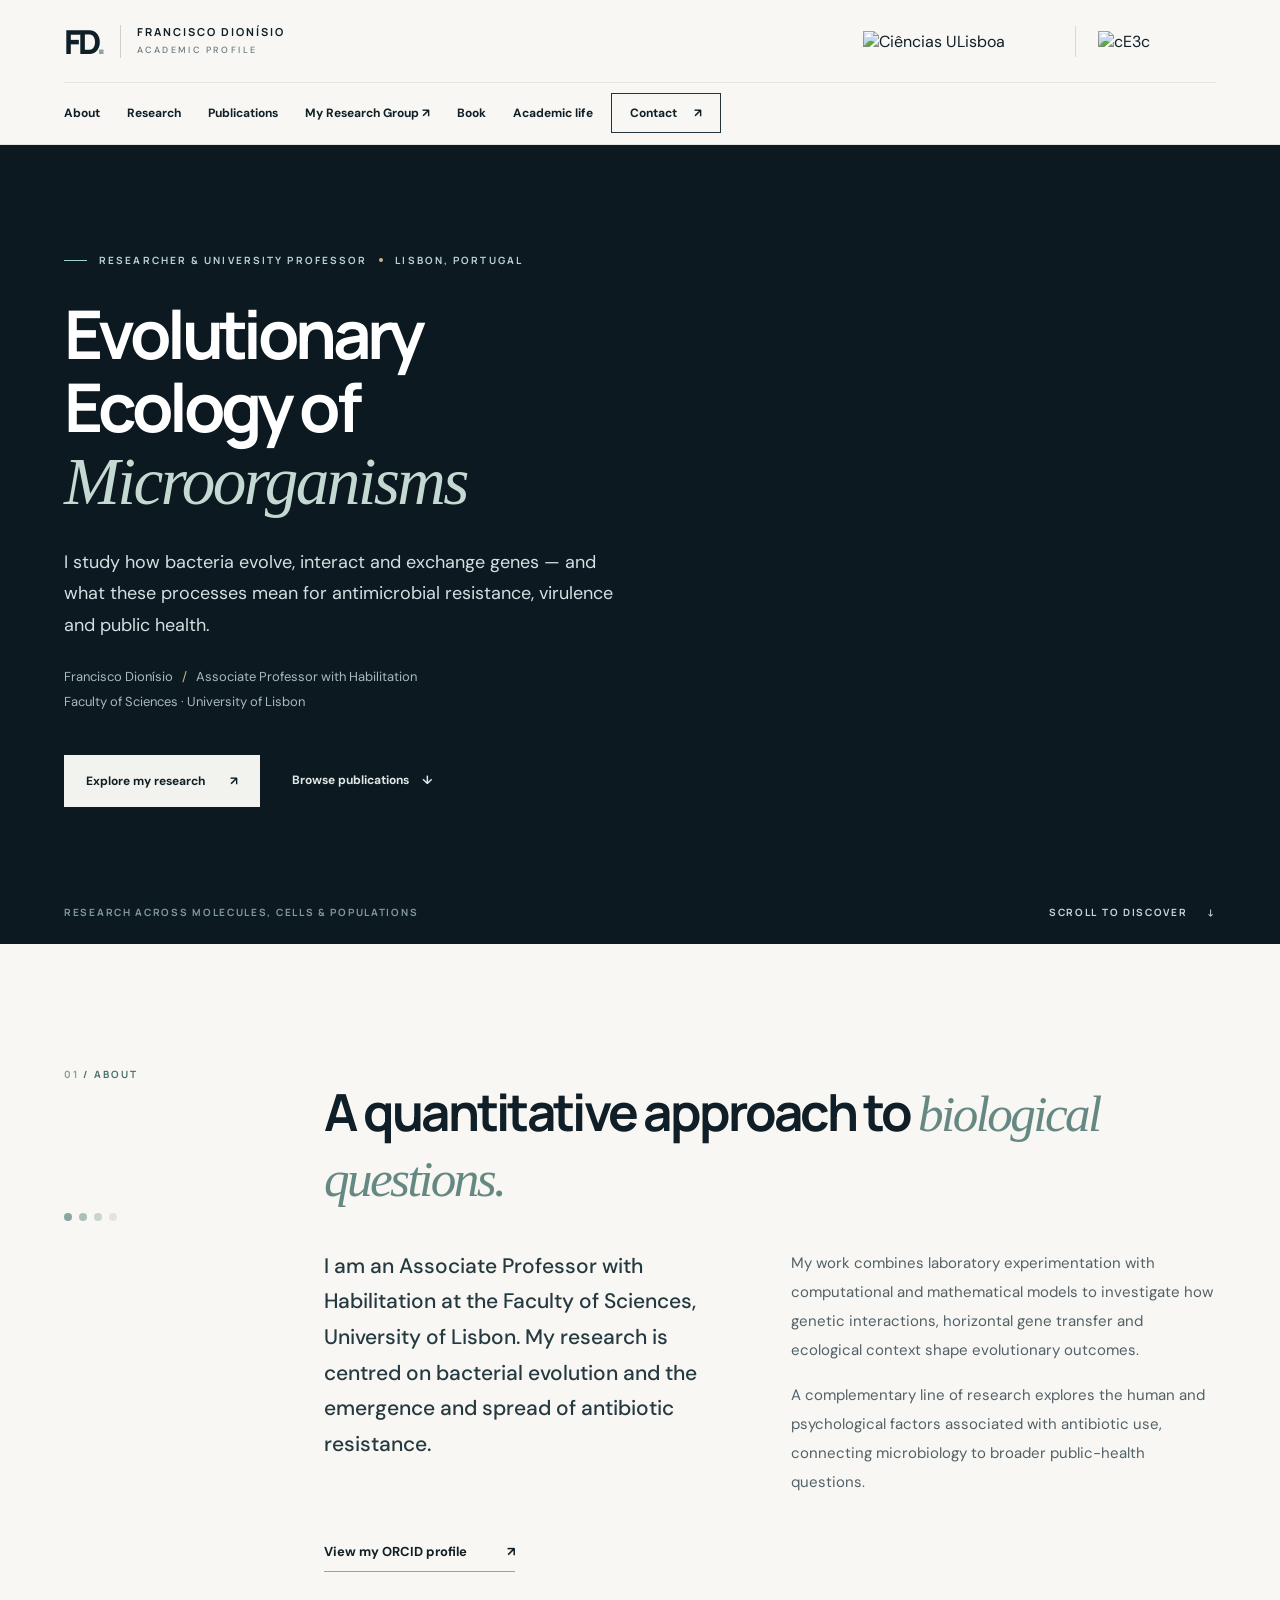
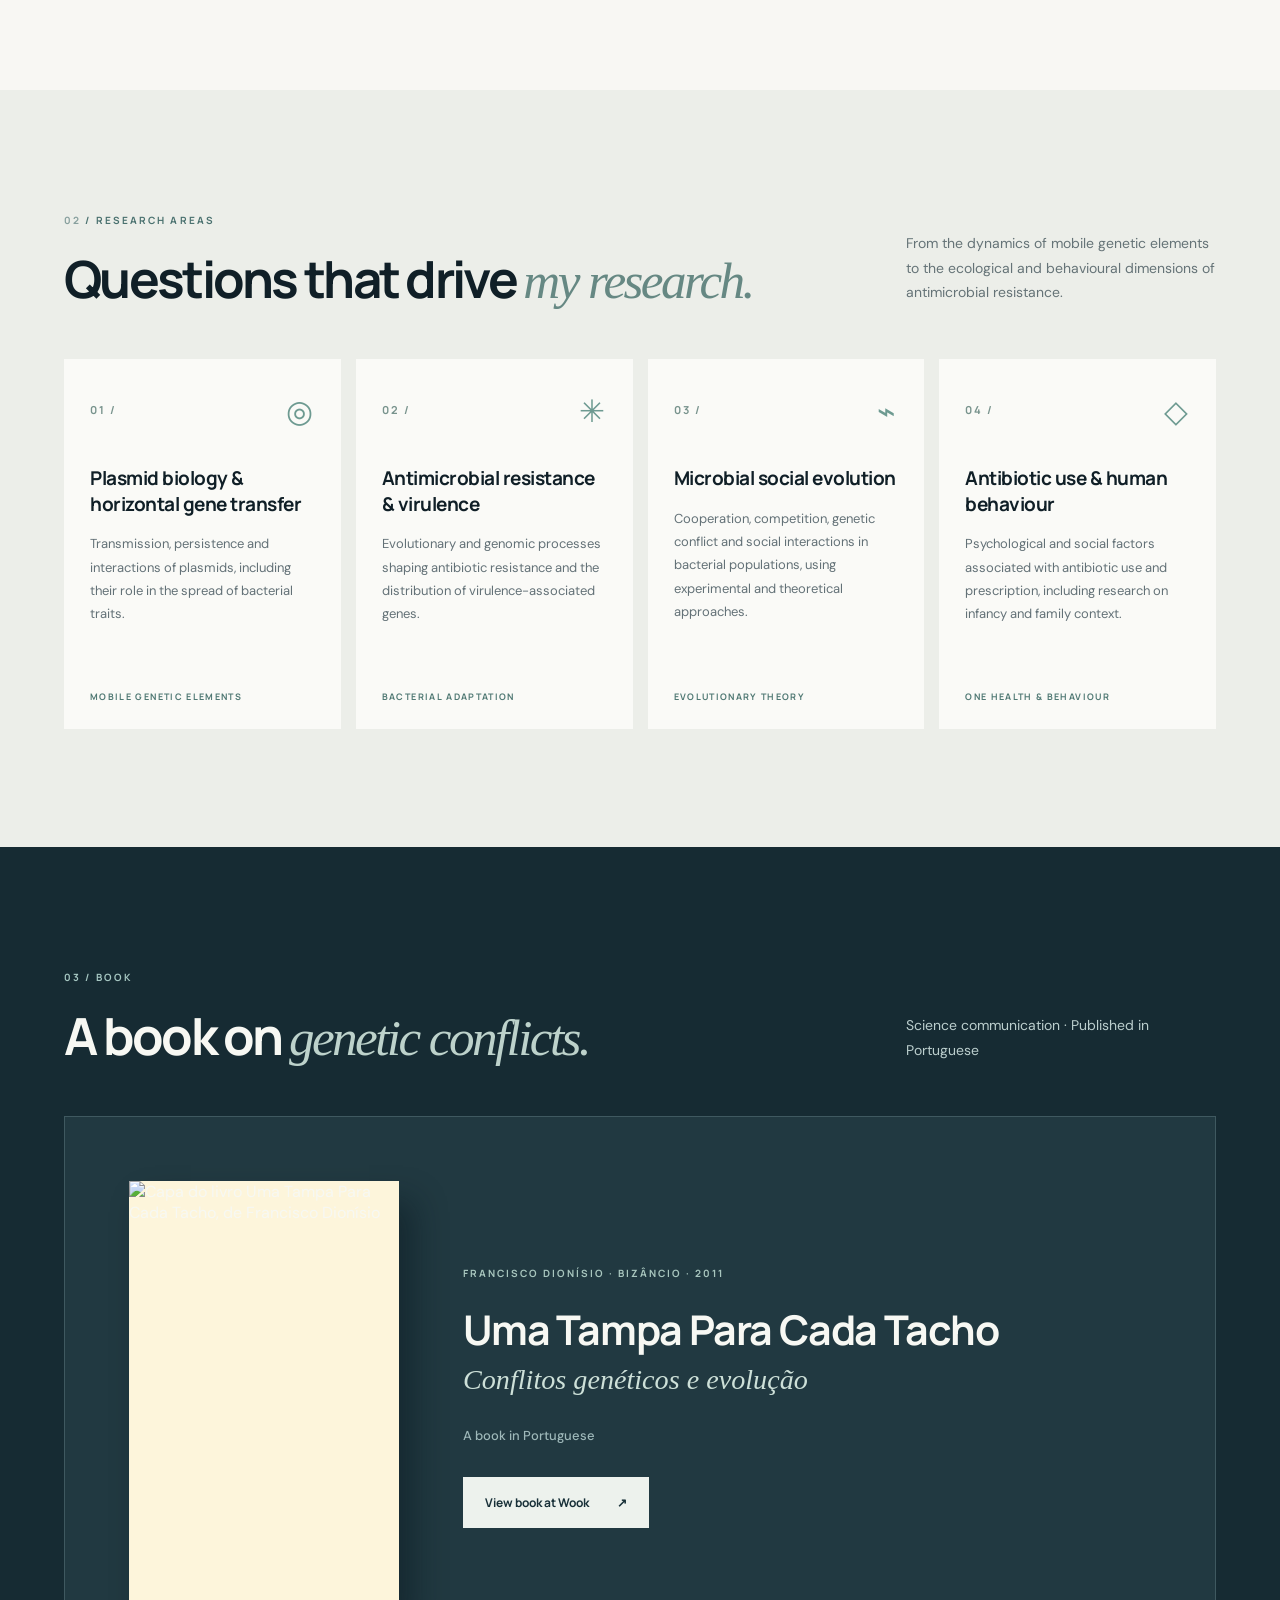
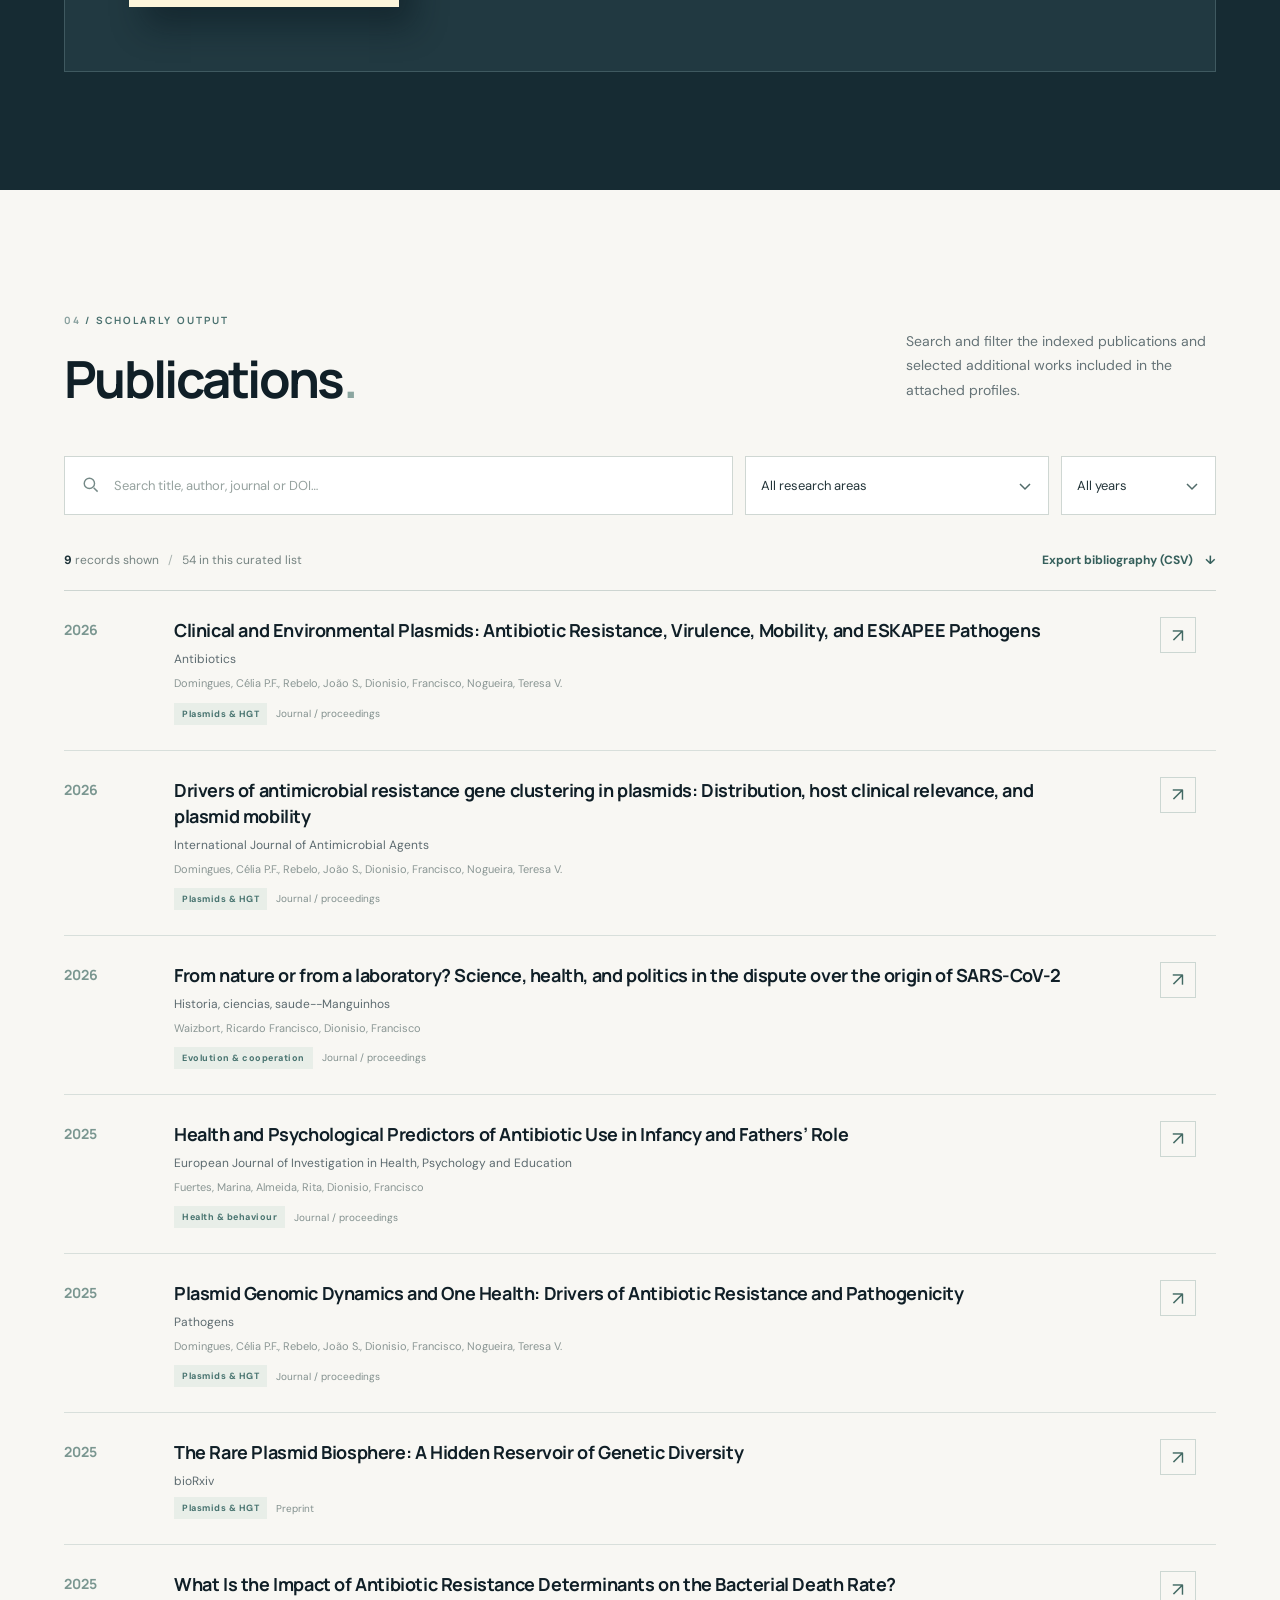
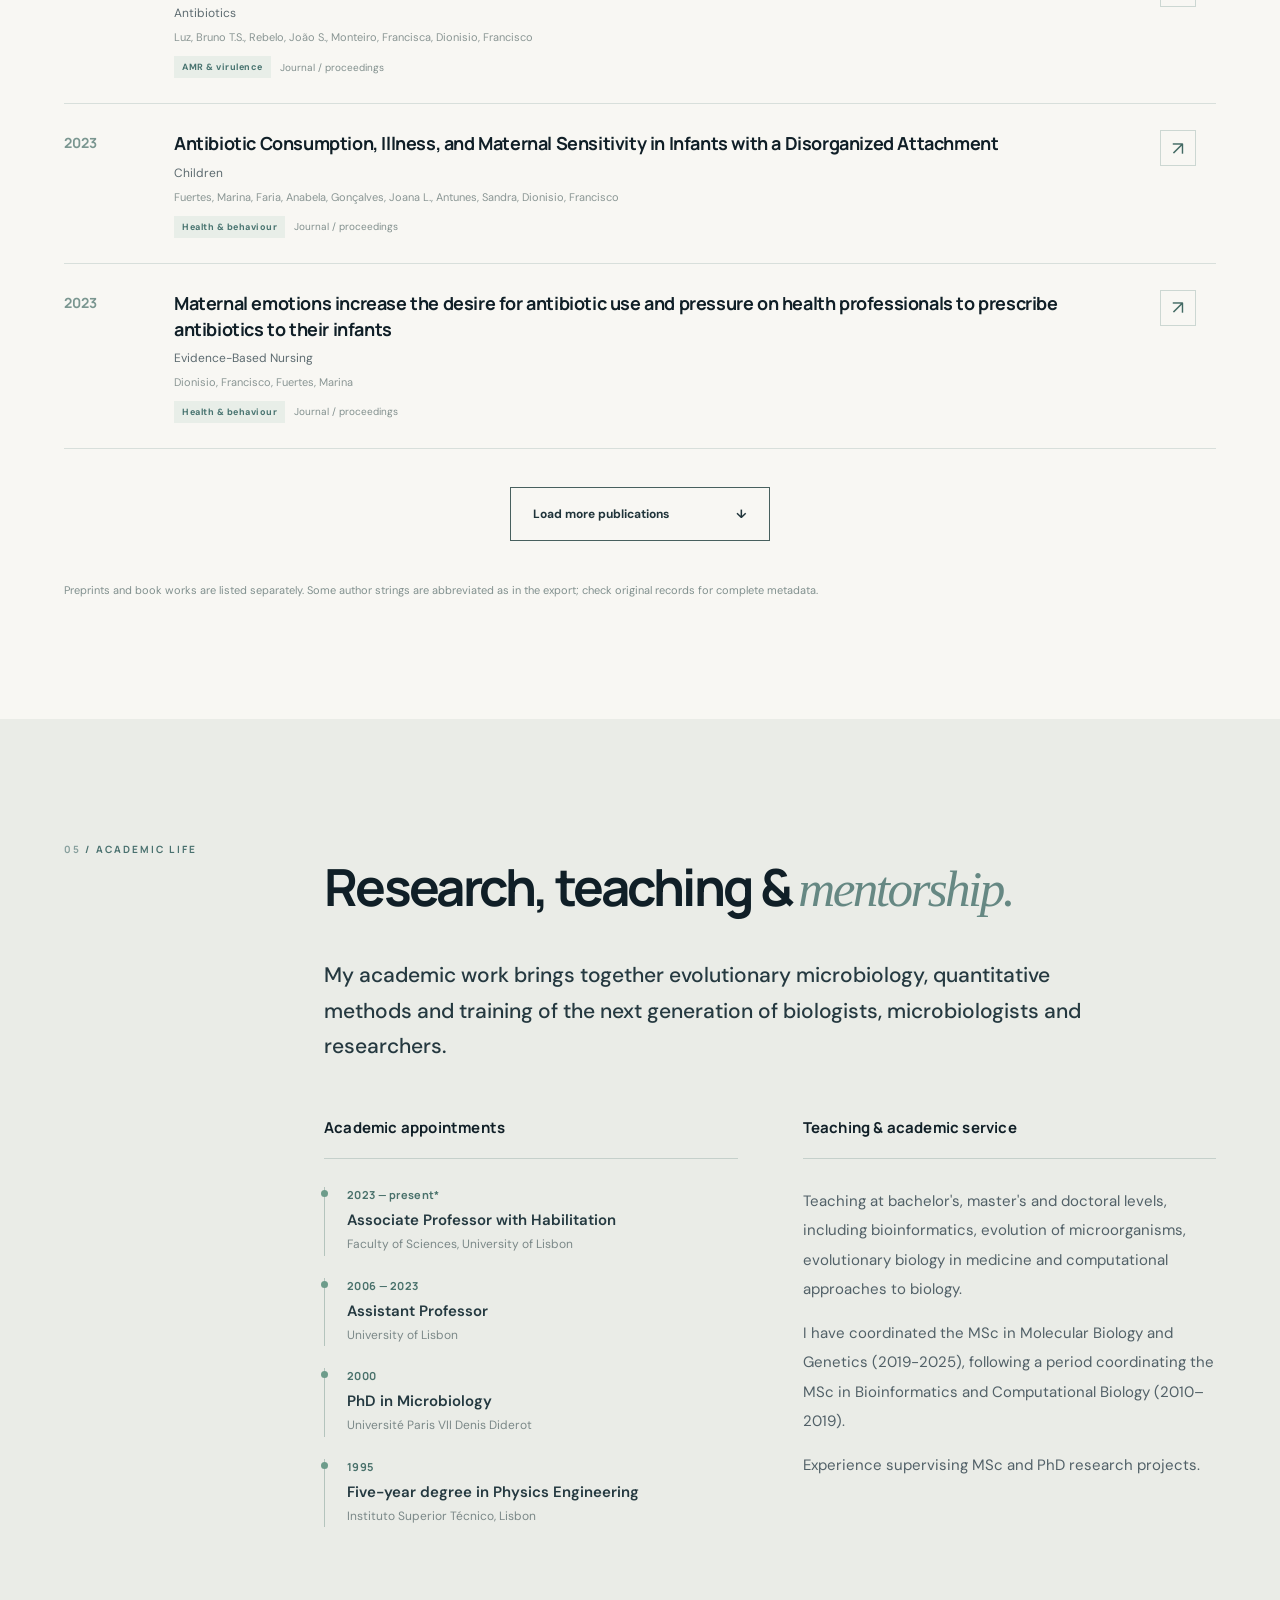
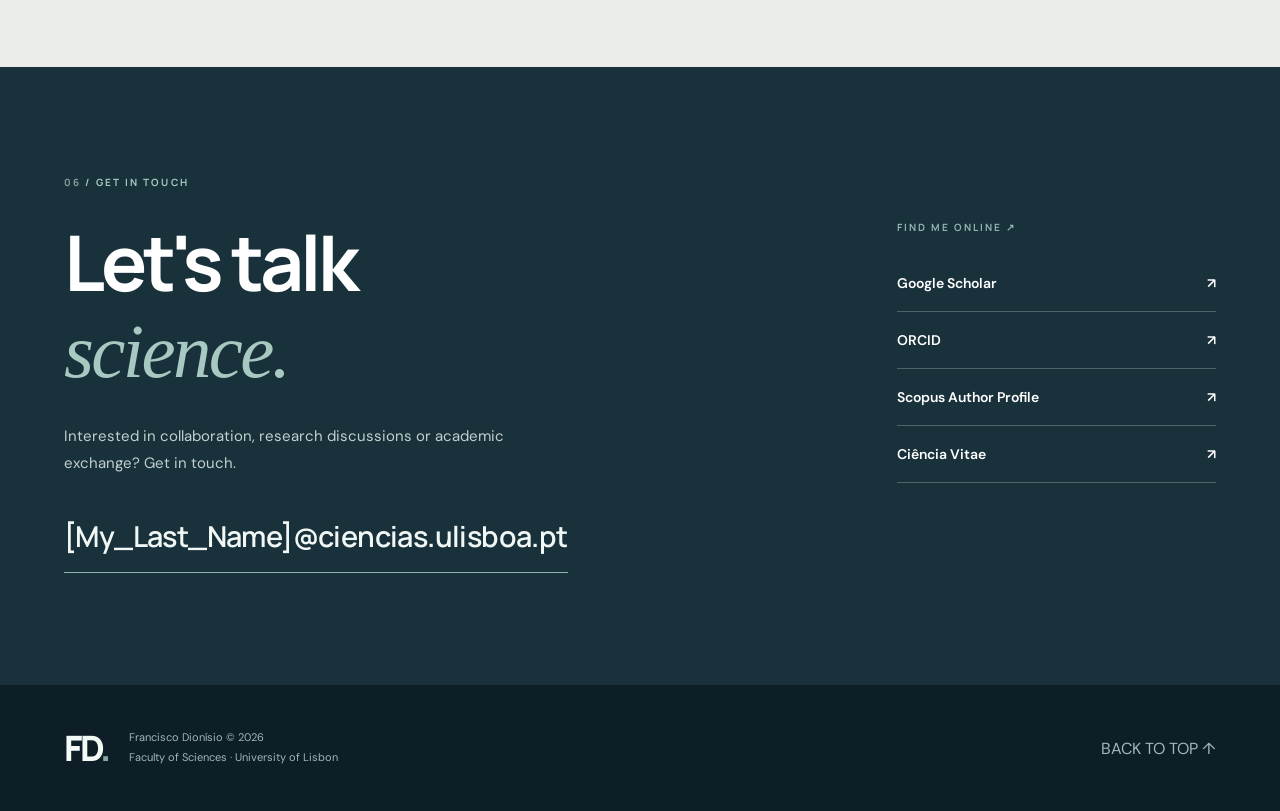
==== index.html @ b927e5a8 "Update index.html" ====
<!doctype html>
<html lang="en">
<head>
  <meta charset="utf-8">
  <meta name="viewport" content="width=device-width, initial-scale=1">
  <meta name="theme-color" content="#101f27">
  <meta name="description" content="Francisco Dionísio — Associate Professor at the Faculty of Sciences, University of Lisbon. Research in microbial evolution, plasmid ecology, horizontal gene transfer and antimicrobial resistance.">
  <meta property="og:title" content="Francisco Dionísio | Research & Academic Profile">
  <meta property="og:description" content="Microbial evolution · Plasmid biology · Antibiotic resistance · Quantitative approaches">
  <meta property="og:type" content="website">
  <title>Francisco Dionísio — Microbial Evolution & Plasmid Biology</title>
  <link rel="icon" href="assets/favicon.svg" type="image/svg+xml">
  <link rel="stylesheet" href="assets/styles.css">
  <link rel="stylesheet" href="assets/bacterium-sciart-3d.css">
  <script src="assets/publications.js" defer></script>
  <script src="assets/app.js" defer></script>
  <script type="module" src="assets/bacterium-sciart-3d.js"></script>
</head>
<body>
  <a class="skip-link" href="#main">Skip to content</a>
  <header class="site-header" id="top">
    <div class="container academic-header">
      <!-- Linha superior: identidade pessoal -->
      <a class="wordmark header-brand" href="#top" aria-label="Francisco Dionísio — Home">
        <span class="wordmark-symbol">FD<span>.</span></span>
        <span class="wordmark-divider"></span>
        <span class="wordmark-label">FRANCISCO DIONÍSIO<small>ACADEMIC PROFILE</small></span>
      </a>

      <!-- Right side of header: linked institutional logos -->
      <div class="header-institutions" aria-label="Institutional affiliations">
        <a href="https://ciencias.ulisboa.pt/en" target="_blank" rel="noopener noreferrer" title="Faculdade de Ciências — Universidade de Lisboa" aria-label="Visitar a Faculdade de Ciências da Universidade de Lisboa">
          <img class="header-logo-fcul" src="https://upload.wikimedia.org/wikipedia/commons/2/2b/Logo_Faculdade_Ci%C3%AAncias_Lisboa.png" alt="Ciências ULisboa" loading="eager">
        </a>
        <span class="header-institution-divider" aria-hidden="true"></span>
        <a href="https://www.ce3c.pt/en" target="_blank" rel="noopener noreferrer" title="cE3c — Centre for Ecology, Evolution and Environmental Changes" aria-label="Visitar o cE3c">
          <img class="header-logo-ce3c" src="https://static.wixstatic.com/media/28b3a4_012e721da9db49ac8f4846ac1b95803a~mv2.png" alt="cE3c" loading="eager">
        </a>
      </div>

      <!-- Beside the name: Contact button -->
      <a href="#contact" class="header-contact">Contact <span aria-hidden="true">↗</span></a>

      <!-- Botão para abrir o menu em telemóveis e tablets -->
      <button class="menu-button header-menu-button" id="menu-button" type="button" aria-label="Open navigation" aria-controls="main-nav" aria-expanded="false">
        <span></span><span></span><span></span>
      </button>

      <!-- Segunda linha: navegação -->
      <nav class="main-nav header-main-nav" id="main-nav" aria-label="Main navigation">
        <a href="#about">About</a>
        <a href="#research">Research</a>
        <a href="#publications">Publications</a>
        <a href="https://www.ce3c.pt/en/research/research-groups/evolutionary-perspectives-in-a-changing-world/evolutionary-ecology-of-microorganisms" target="_blank" rel="noopener noreferrer">My Research Group <span aria-hidden="true">↗</span></a>
        <a href="#featured">Book</a>
        <a href="#academic">Academic life</a>
        <a href="#contact" class="nav-contact-mobile">Contact <span aria-hidden="true">↗</span></a>
      </nav>
    </div>
  </header>

  <main id="main">
      <section class="hero" aria-labelledby="hero-title">
          <div class="hero-grain" aria-hidden="true"></div>
          <div class="container hero-grid">
              <div class="hero-copy">
                  <div class="eyebrow"><span class="eyebrow-rule"></span> RESEARCHER & UNIVERSITY PROFESSOR <span class="hero-dot"></span> LISBON, PORTUGAL</div>
                  <h1 id="hero-title">Evolutionary Ecology of<br><em>Microorganisms</em></h1>
                  <p class="hero-lead">I study how bacteria evolve, interact and exchange genes — and what these processes mean for antimicrobial resistance, virulence and public health.</p>
                  <p class="hero-role">Francisco Dionísio <span aria-hidden="true">/</span> Associate Professor with Habilitation<br>Faculty of Sciences · University of Lisbon</p>
                  <div class="hero-actions"><a class="button button-light" href="#research">Explore my research <span aria-hidden="true">↗</span></a><a class="text-link text-link-light" href="#publications">Browse publications <span aria-hidden="true">↓</span></a></div>
              </div>
              <div class="hero-art" aria-label="Interactive scientific visualisation of a bacterial cell" role="group">
                  <div class="art-corner art-corner-tl"></div><div class="art-corner art-corner-br"></div>
                  <div class="art-inner"><div class="art-topline"><span>MICROBIAL SYSTEMS</span><span>01 / 04</span></div><div class="bacterium-sciart-stage" data-bacterium-3d role="img" aria-label="A three-dimensional artistic bacterium rotating through 360 degrees, showing its surface, plasmid-like DNA loops, and flagella">
                          
                          <span class="sciart-orbit sciart-orbit-one" aria-hidden="true"></span>
                          <span class="sciart-orbit sciart-orbit-two" aria-hidden="true"></span>
                          <span class="sciart-hint" aria-hidden="true">DRAG TO EXPLORE <span>↔</span> 3D MODEL</span>
                      </div><div class="art-bottomline"><span>EVOLUTION × ECOLOGY × GENETICS</span><span class="art-seal">FD / 26</span></div></div>
              </div>
          </div>
          <div class="container hero-bottom"><span>RESEARCH ACROSS MOLECULES, CELLS & POPULATIONS</span><span class="hero-scroll">SCROLL TO DISCOVER <span aria-hidden="true">↓</span></span></div>
      </section>



      <section class="section about-section" id="about" aria-labelledby="about-title">
          <div class="container split-layout">
              <div class="section-side"><span class="section-kicker"><span class="section-index">01</span> / ABOUT</span><div class="side-mark" aria-hidden="true"><span></span><span></span><span></span><span></span></div></div><div class="section-body">
                  <h2 class="section-heading" id="about-title">A quantitative approach to <em>biological questions.</em></h2>
                  <div class="about-columns"><p class="lead-paragraph">I am an Associate Professor with Habilitation at the Faculty of Sciences, University of Lisbon. My research is centred on bacterial evolution and the emergence and spread of antibiotic resistance.</p><div><p>My work combines laboratory experimentation with computational and mathematical models to investigate how genetic interactions, horizontal gene transfer and ecological context shape evolutionary outcomes.</p><p>A complementary line of research explores the human and psychological factors associated with antibiotic use, connecting microbiology to broader public-health questions.</p></div></div>
                  <a class="inline-arrow" href="https://orcid.org/0000-0002-3653-1511" target="_blank" rel="noopener noreferrer">View my ORCID profile <span aria-hidden="true">↗</span></a>
              </div>
          </div>
      </section>

      <section class="section research-section" id="research" aria-labelledby="research-title">
          <div class="container">
              <div class="section-header"><div><span class="section-kicker"><span class="section-index">02</span> / RESEARCH AREAS</span><h2 class="section-heading" id="research-title">Questions that drive <em>my research.</em></h2></div><p>From the dynamics of mobile genetic elements to the ecological and behavioural dimensions of antimicrobial resistance.</p></div>
              <div class="research-grid">
                  <article class="research-card"><div class="research-card-head"><span>01 /</span><span class="research-icon" aria-hidden="true">◎</span></div><h3>Plasmid biology & horizontal gene transfer</h3><p>Transmission, persistence and interactions of plasmids, including their role in the spread of bacterial traits.</p><span class="research-tag">MOBILE GENETIC ELEMENTS</span></article>
                  <article class="research-card"><div class="research-card-head"><span>02 /</span><span class="research-icon" aria-hidden="true">✳</span></div><h3>Antimicrobial resistance & virulence</h3><p>Evolutionary and genomic processes shaping antibiotic resistance and the distribution of virulence-associated genes.</p><span class="research-tag">BACTERIAL ADAPTATION</span></article>
                  <article class="research-card"><div class="research-card-head"><span>03 /</span><span class="research-icon" aria-hidden="true">⌁</span></div><h3>Microbial social evolution</h3><p>Cooperation, competition, genetic conflict and social interactions in bacterial populations, using experimental and theoretical approaches.</p><span class="research-tag">EVOLUTIONARY THEORY</span></article>
                  <article class="research-card"><div class="research-card-head"><span>04 /</span><span class="research-icon" aria-hidden="true">◇</span></div><h3>Antibiotic use & human behaviour</h3><p>Psychological and social factors associated with antibiotic use and prescription, including research on infancy and family context.</p><span class="research-tag">ONE HEALTH & BEHAVIOUR</span></article>
              </div>
          </div>
      </section>


      <!-- BOOK: edit the title, subtitle and link below to update this section. -->
      <section class="section book-section" id="featured" aria-labelledby="book-title">
        <div class="container">
          <div class="section-header book-section-header">
            <div>
              <span class="section-kicker"><span class="section-index">03</span> / BOOK</span>
              <h2 class="section-heading" id="book-title">A book on <em>genetic conflicts.</em></h2>
            </div>
            <p>Science communication · Published in Portuguese</p>
          </div>
          <div class="book-panel">
            <a class="book-cover-link" href="https://www.wook.pt/livro/uma-tampa-para-cada-tacho-francisco-dionisio/11556558" target="_blank" rel="noopener noreferrer" aria-label="View Uma Tampa Para Cada Tacho at Wook">
              <img class="book-cover" src="https://img.wook.pt/images/uma-tampa-para-cada-tacho-francisco-dionisio/MXwxMTU1NjU1OHw3MTI3ODQxfDE3NzgyMjM5NDkwMDB8d2VicHwxNDM5/250x" alt="Capa do livro Uma Tampa Para Cada Tacho, de Francisco Dionísio" width="250" height="394" loading="lazy" referrerpolicy="no-referrer">
            </a>
            <div class="book-panel-copy">
              <span class="book-overline">FRANCISCO DIONÍSIO · BIZÂNCIO · 2011</span>
              <h3>Uma Tampa Para Cada Tacho</h3>
              <p class="book-subtitle">Conflitos genéticos e evolução</p>
              <p class="book-language">A book in Portuguese</p>
              <a class="book-button" href="https://www.wook.pt/livro/uma-tampa-para-cada-tacho-francisco-dionisio/11556558" target="_blank" rel="noopener noreferrer">View book at Wook <span aria-hidden="true">↗</span></a>
            </div>
          </div>
        </div>
      </section>




      <section class="section publications-section" id="publications" aria-labelledby="publications-title">
          <div class="container">
              <div class="section-header"><div><span class="section-kicker"><span class="section-index">04</span> / SCHOLARLY OUTPUT</span><h2 class="section-heading" id="publications-title">Publications<span class="accent-dot">.</span></h2></div><p>Search and filter the indexed publications and selected additional works included in the attached profiles.</p></div>
              <div class="publication-toolbar"><div class="search-wrap"><label for="pub-search" class="visually-hidden">Search publications by title, journal or author</label><svg viewBox="0 0 24 24" width="19" height="19" fill="none" stroke="currentColor" stroke-width="1.8" aria-hidden="true"><circle cx="10.6" cy="10.6" r="6.5" /><path d="m16 16 5 5" /></svg><input id="pub-search" type="search" placeholder="Search title, author, journal or DOI…" autocomplete="off"></div><label class="select-wrap"><span class="visually-hidden">Filter by research area</span><select id="pub-topic"><option value="all">All research areas</option><option>Plasmids & HGT</option><option>AMR & virulence</option><option>Health & behaviour</option><option>Evolution & cooperation</option><option>Ecology & modelling</option></select></label><label class="select-wrap select-years"><span class="visually-hidden">Filter by year</span><select id="pub-year"><option value="all">All years</option></select></label></div>
              <div class="publication-meta"><p><span id="pub-count">0</span> records shown <span class="meta-separator">/</span> <span id="pub-total">0</span> in this curated list</p><button type="button" class="download-link" id="download-csv">Export bibliography (CSV) <span aria-hidden="true">↓</span></button></div>
              <div class="publication-results" id="pub-results" aria-live="polite"></div><div class="results-footer"><button id="load-more" class="button button-outline" type="button">Load more publications <span aria-hidden="true">↓</span></button><p class="empty-results" id="empty-results" hidden>No publications match these filters. Try a different search.</p></div>
              <p class="source-disclaimer"> Preprints and book works are listed separately. Some author strings are abbreviated as in the export; check original records for complete metadata.</p>
          </div>
      </section>

      <section class="section academic-section" id="academic" aria-labelledby="academic-title">
          <div class="container split-layout">
              <div class="section-side"><span class="section-kicker"><span class="section-index">05</span> / ACADEMIC LIFE</span></div><div class="section-body">
                  <h2 class="section-heading" id="academic-title">Research, teaching & <em>mentorship.</em></h2><p class="lead-paragraph academic-intro">My academic work brings together evolutionary microbiology, quantitative methods and training of the next generation of biologists, microbiologists and researchers.</p>
                  <div class="academic-grid">
                      <div><h3>Academic appointments</h3><div class="timeline"><div class="timeline-item"><span>2023 — present*</span><p>Associate Professor with Habilitation<br><small>Faculty of Sciences, University of Lisbon</small></p></div><div class="timeline-item"><span>2006 — 2023</span><p>Assistant Professor<br><small>University of Lisbon</small></p></div><div class="timeline-item"><span>2000</span><p>PhD in Microbiology<br><small>Université Paris VII Denis Diderot</small></p></div><div class="timeline-item"><span>1995</span><p>Five-year degree in Physics Engineering<br><small>Instituto Superior Técnico, Lisbon</small></p></div></div></div>
                      <div><h3>Teaching & academic service</h3><p>Teaching at bachelor's, master's and doctoral levels, including bioinformatics, evolution of microorganisms, evolutionary biology in medicine and computational approaches to biology.</p><p>I have coordinated the MSc in Molecular Biology and Genetics (2019-2025), following a period coordinating the MSc in Bioinformatics and Computational Biology (2010–2019).</p><p>Experience supervising MSc and PhD research projects.</p><p class="academic-footnote"></p></div>
                  </div>
              </div>
          </div>
      </section>

      <section class="contact-section" id="contact" aria-labelledby="contact-title">
        <div class="container contact-layout">
          <div>
            <span class="section-kicker contact-kicker"><span class="section-index">06</span> / GET IN TOUCH</span>
            <h2 id="contact-title">Let's talk<br><em>science.</em></h2>
            <p>Interested in collaboration, research discussions or academic exchange? Get in touch.</p>
            <span class="contact-email">[My_Last_Name]@ciencias.ulisboa.pt</span>
          </div>
          <div class="contact-links">
            <span>FIND ME ONLINE ↗</span>
            <a href="https://scholar.google.pt/citations?user=bI2KRKQAAAAJ&amp;hl=en" target="_blank" rel="noopener noreferrer">Google Scholar <span>↗</span></a>
            <a href="https://orcid.org/0000-0002-3653-1511" target="_blank" rel="noopener noreferrer">ORCID <span>↗</span></a>
            <a href="https://www.scopus.com/authid/detail.uri?authorId=6506790127" target="_blank" rel="noopener noreferrer">Scopus Author Profile <span>↗</span></a>
            <a href="https://www.cienciavitae.pt/7413-DB46-16E0" target="_blank" rel="noopener noreferrer">Ciência Vitae <span>↗</span></a>
          </div>
        </div>
      </section>
  </main>
  <footer class="site-footer">
    <div class="container footer-inner">
      <div class="footer-brand">
        <span>FD<span class="accent-dot">.</span></span>
        <small>Francisco Dionísio © <span id="current-year">2026</span><br>Faculty of Sciences · University of Lisbon</small>
      </div>
      <a href="#top">BACK TO TOP ↑</a>
    </div>
  </footer>
</body>
</html>
---- assets/styles.css ----
/* FRANCISCO DIONÍSIO — academic website. Edit colours in :root. */
@import url('https://fonts.googleapis.com/css2?family=DM+Sans:wght@400;500;600;700&family=Manrope:wght@400;500;600;700;800&display=swap');
:root{--ink:#101f27;--ink-deep:#0c1921;--ink-2:#24343a;--cream:#f8f7f3;--paper:#f0f0eb;--white:#fff;--muted:#66737a;--line:#d9dedc;--accent:#c9b78a;--aqua:#a0d2cd;--sans:'DM Sans',Arial,sans-serif;--head:'Manrope',Arial,sans-serif;--serif:Georgia,'Times New Roman',serif;--container:1240px}
*{box-sizing:border-box}html{scroll-behavior:smooth;scroll-padding-top:85px}body{margin:0;color:var(--ink);background:var(--cream);font-family:var(--sans);-webkit-font-smoothing:antialiased}a{color:inherit;text-decoration:none}button,input,select{font:inherit}button{cursor:pointer}img{max-width:100%;display:block}::selection{background:#9ccbc3;color:var(--ink)}.container{max-width:var(--container);padding:0 44px;margin:0 auto}.visually-hidden{position:absolute;width:1px;height:1px;clip:rect(0,0,0,0);overflow:hidden;white-space:nowrap}.skip-link{position:absolute;left:1rem;top:-100px;background:white;color:black;padding:1rem;z-index:100}.skip-link:focus{top:1rem}a:focus-visible,button:focus-visible,input:focus-visible,select:focus-visible{outline:3px solid #78b7bb;outline-offset:4px}
/* Navigation */
.site-header{position:sticky;top:0;z-index:30;background:rgba(248,247,243,.95);backdrop-filter:blur(12px);border-bottom:1px solid rgba(15,29,36,.09)}.nav-inner{display:flex;min-height:90px;justify-content:space-between;align-items:center;gap:30px}.wordmark{display:flex;align-items:center;gap:16px;flex-shrink:0}.wordmark-symbol{font:800 33px/1 var(--head);letter-spacing:-3px}.wordmark-symbol span,.accent-dot{color:#8ca6a0}.wordmark-divider{height:33px;width:1px;background:#cbd0cb}.wordmark-label{font:700 11px/1.35 var(--head);letter-spacing:2px}.wordmark-label small{display:block;font:500 9px/1.6 var(--sans);letter-spacing:2.4px;color:#6a787b;margin-top:3px}.main-nav{display:flex;align-items:center;gap:29px}.main-nav>a{font-size:12px;font-weight:700;transition:color .2s;white-space:nowrap}.main-nav>a:hover{color:#458983}.main-nav .nav-contact{padding:13px 18px;border:1px solid #23343c}.nav-contact span{margin-left:13px}.menu-button{display:none;background:none;border:0;width:44px;height:44px;padding:10px;flex-direction:column;justify-content:center;gap:5px}.menu-button span{display:block;height:2px;width:100%;background:var(--ink)}
/* Hero */
.hero{position:relative;background:var(--ink-deep);color:var(--white);overflow:hidden}.hero-grain{position:absolute;inset:0;background-image:radial-gradient(#b1cccb11 .7px,transparent .7px);background-size:12px 12px;pointer-events:none;opacity:.5}.hero-grid{position:relative;display:grid;grid-template-columns:1.08fr .92fr;gap:6.5%;padding-top:106px;padding-bottom:98px;align-items:center}.hero-copy{max-width:700px}.eyebrow,.section-kicker{font-family:var(--head);font-weight:700;letter-spacing:2.1px;font-size:10px}.eyebrow{display:flex;align-items:center;gap:12px;color:#b9d4d3;line-height:1.8;white-space:normal}.eyebrow-rule{width:23px;height:1px;background:var(--aqua)}.hero-dot{width:4px;height:4px;background:var(--accent);border-radius:50%}.hero h1{font:700 clamp(52px,5.25vw,84px)/1.08 var(--head);letter-spacing:-4.6px;margin:28px 0 28px}.hero h1 em,.section-heading em,.contact-section h2 em{font-family:var(--serif);font-weight:400;letter-spacing:-2.6px}.hero h1 em{color:#c3d9d1}.headline-period{color:var(--accent)}.hero-lead{font-size:18px;line-height:1.75;color:#d4dfe0;max-width:565px;margin:0 0 24px}.hero-role{font-size:13px;line-height:1.9;color:#a7babd;margin-bottom:40px}.hero-role span{color:var(--accent);padding:0 6px}.hero-actions{display:flex;align-items:center;gap:32px;flex-wrap:wrap}.button{display:inline-flex;align-items:center;justify-content:space-between;gap:25px;padding:18px 22px;font-weight:700;font-size:12px;transition:background .22s,transform .22s}.button:hover{transform:translateY(-2px)}.button-light{background:#f2f3ee;color:var(--ink)}.button-light:hover{background:#dcece9}.text-link{font-size:12px;font-weight:700;border-bottom:1px solid transparent;padding:8px 0}.text-link:hover{border-color:currentColor}.text-link-light{color:#e0e7e7}.text-link span{margin-left:10px}.hero-art{position:relative;min-width:0;align-self:stretch;min-height:485px;display:flex;justify-content:center;align-items:center}.art-inner{width:100%;height:100%;border:1px solid #52636a6c;padding:27px;display:flex;flex-direction:column;justify-content:space-between;background:radial-gradient(ellipse at 52% 45%,#25434d80,transparent 66%)}.art-inner img{object-fit:contain;max-height:395px;height:75%;width:100%}.art-topline,.art-bottomline{display:flex;align-items:center;justify-content:space-between;gap:10px;font:600 9px var(--head);letter-spacing:2px;color:#93b7b7}.art-bottomline{color:#a9b5b4}.art-seal{width:49px;height:49px;border:1px solid #a6b7b955;border-radius:50%;display:flex;align-items:center;justify-content:center;font-size:8px}.art-corner{position:absolute;width:42px;height:42px;border-color:var(--accent);z-index:2}.art-corner-tl{top:-7px;left:-7px;border-left:2px solid;border-top:2px solid}.art-corner-br{bottom:-7px;right:-7px;border-bottom:2px solid;border-right:2px solid}.hero-bottom{position:relative;display:flex;justify-content:space-between;gap:15px;padding-bottom:25px;color:#81999a;font:700 10px var(--head);letter-spacing:1.7px}.hero-scroll{color:#c9d6d7}.hero-scroll span{margin-left:16px}
/* Metrics */
.metrics-band{background:#e8ede9;padding:65px 0 39px}.metrics-band .container{display:grid;grid-template-columns:210px 1fr;column-gap:50px}.section-kicker{color:#4a716f}.metrics-intro h2{font:700 24px/1.28 var(--head);letter-spacing:-.9px;margin:16px 0}.metrics-grid{display:grid;grid-template-columns:repeat(4,1fr)}.metric{border-left:1px solid #c7d0cb;padding:3px 18px 8px 30px}.metric strong{display:block;font:600 37px/1.2 var(--head);letter-spacing:-1.8px}.metric strong span{color:#8da9a5;padding:0 3px}.metric-last strong{font-size:29px;letter-spacing:-1.2px;margin-top:6px;margin-bottom:7px;white-space:nowrap}.metric>span{display:block;color:#526166;font-size:11px;margin-top:8px}.snapshot-note{grid-column:2;font-size:10px;color:#6b7978;margin:25px 0 0}
/* Global sections */
.section{padding:118px 0}.split-layout{display:grid;grid-template-columns:210px minmax(0,1fr);gap:50px}.section-index{color:#879f9d}.section-heading{font:700 clamp(38px,4vw,59px)/1.22 var(--head);letter-spacing:-2.7px;margin:18px 0 38px;max-width:810px}.section-heading em{color:#668883}.section-side{position:relative}.side-mark{display:flex;gap:7px;margin-top:130px}.side-mark span{background:#89a6a0;width:8px;height:8px;border-radius:50%}.side-mark span:nth-child(2){opacity:.7}.side-mark span:nth-child(3){opacity:.43}.side-mark span:nth-child(4){opacity:.2}.about-section{background:var(--cream)}.about-columns{display:grid;grid-template-columns:1fr 1fr;gap:42px}.about-columns p,.academic-grid p{font-size:15px;color:#526168;line-height:1.95;margin-top:0}.lead-paragraph{font-size:21px!important;line-height:1.7!important;color:#253940!important;margin-top:0;font-weight:500}.inline-arrow{display:inline-block;border-bottom:1px solid #8fa6a2;padding:5px 0 11px;font-weight:700;font-size:13px;margin-top:25px}.inline-arrow span{margin-left:37px}.inline-arrow:hover{color:#467e7b}
/* Research cards */
.research-section{background:#eceee9}.section-header{display:flex;justify-content:space-between;gap:35px;align-items:end;margin-bottom:47px}.section-header .section-heading{margin-bottom:0}.section-header>p{max-width:310px;color:#657377;line-height:1.75;font-size:14px;margin:0 0 7px}.research-grid{display:grid;grid-template-columns:repeat(4,1fr);gap:15px}.research-card{min-height:370px;background:#fafaf7;padding:30px 26px 26px;display:flex;flex-direction:column;transition:transform .2s,box-shadow .2s}.research-card:hover{transform:translateY(-5px);box-shadow:0 16px 45px #162e3220}.research-card-head{display:flex;justify-content:space-between;align-items:center;font:700 11px var(--head);letter-spacing:2px;color:#78938d}.research-icon{font-size:31px;color:#6d9a91;font-weight:400}.research-card h3{font:700 19px/1.35 var(--head);letter-spacing:-.5px;margin:35px 0 15px}.research-card p{font-size:13px;line-height:1.8;color:#637177;flex:1;margin:0 0 24px}.research-tag{font:700 9px var(--head);letter-spacing:1.35px;color:#4f7873}
/* Featured work */
.feature-section{background:var(--ink);color:white}.feature-section .section-kicker,.feature-section .section-index{color:#9cbbba}.feature-section .section-heading em{color:#bcceca}.section-header.compact{align-items:end}.feature-section .inline-arrow{color:#d6e5e4;border-color:#819d9d}.feature-list{border-top:1px solid #42545c}.feature-row{padding:30px 16px 30px 0;border-bottom:1px solid #42545c;display:grid;grid-template-columns:80px 1fr 44px;gap:20px;transition:background .2s,padding .2s}.feature-row:hover{background:#1a313a;padding-left:16px}.feature-number{font:600 13px var(--head);color:#91aaa9;padding-top:7px}.feature-label{font:700 10px var(--head);letter-spacing:1.45px;color:#91b3ae}.feature-row h3{font:600 clamp(20px,2.15vw,28px)/1.35 var(--head);letter-spacing:-.8px;margin:9px 0 7px}.feature-row p{font-size:13px;color:#a6babf;margin:0}.feature-arrow{font-size:26px;justify-self:end;align-self:center;color:#c6ddda}
/* Publications */
.publications-section{background:var(--cream)}.publication-toolbar{display:grid;grid-template-columns:minmax(260px,2.2fr) minmax(190px,1fr) 155px;gap:12px}.search-wrap{position:relative}.search-wrap svg{position:absolute;left:17px;top:19px;color:#758987}.publication-toolbar input,.publication-toolbar select{border:1px solid #cfd7d3;background:#fff;color:#24353a;border-radius:0;min-height:59px;width:100%;font-size:13px;outline-offset:2px}.publication-toolbar input{padding:14px 16px 14px 49px}.publication-toolbar input::placeholder{color:#96a29f}.publication-toolbar select{padding:15px 34px 15px 15px;appearance:none;background-image:url("data:image/svg+xml,%3Csvg xmlns='http://www.w3.org/2000/svg' width='12' height='8' viewBox='0 0 12 8'%3E%3Cpath d='m1 1 5 5 5-5' stroke='%23516b6a' fill='none' stroke-width='1.5'/%3E%3C/svg%3E");background-repeat:no-repeat;background-position:calc(100% - 17px) 26px}.publication-meta{display:flex;justify-content:space-between;align-items:center;gap:20px;margin:25px 0 10px}.publication-meta p{color:#758381;font-size:12px}.publication-meta p span:first-child{font-weight:800;color:#1e3339}.meta-separator{color:#a7b2af;padding:0 6px}.download-link{border:0;background:none;color:#355f5b;font-size:12px;font-weight:700;padding:12px 0}.download-link span{margin-left:9px}.publication-results{border-top:1px solid #cdd5d1}.pub-item{display:grid;grid-template-columns:91px minmax(0,1fr) 44px;gap:19px;padding:26px 12px 25px 0;border-bottom:1px solid #d8dfdb}.pub-year{font:700 14px var(--head);color:#7a9690;padding-top:3px}.pub-title{font:700 18px/1.45 var(--head);letter-spacing:-.4px;margin:0 0 8px;max-width:920px}.pub-title a:hover{color:#4f837d}.pub-venue{font-size:12px;color:#5d6b70;margin:0 0 8px}.pub-authors{font-size:11px;color:#8a9694;margin:0 0 10px;line-height:1.55;word-break:break-word}.pub-tags{display:flex;align-items:center;gap:9px;flex-wrap:wrap}.pub-tag{display:inline-block;background:#e8eee8;color:#47736f;padding:5px 8px;font-size:9px;letter-spacing:.5px;font-weight:700}.pub-kind{font-size:10px;color:#82908e}.pub-doi{display:inline-flex;align-items:center;justify-content:center;width:36px;height:36px;border:1px solid #ccd7d2;color:#426963;font-size:19px;align-self:start}.pub-doi:hover{background:#dbe8e2}.results-footer{display:flex;align-items:center;justify-content:center;padding-top:38px}.button-outline{background:transparent;border:1px solid #48605e;color:#20343a;min-width:260px}.button-outline:hover{background:#e8eee9}.empty-results{font-size:14px;color:#657574}.source-disclaimer{font-size:11px;color:#81908e;line-height:1.8;max-width:950px;margin:40px 0 0}
/* Academic */
.academic-section{background:#eaece7}.academic-intro{max-width:810px}.academic-grid{display:grid;grid-template-columns:1fr 1fr;gap:65px;margin-top:52px}.academic-grid h3{font:700 15px var(--head);letter-spacing:.2px;padding-bottom:20px;border-bottom:1px solid #c5d0cb;margin:0 0 28px}.timeline-item{border-left:1px solid #b4c4bd;padding-left:22px;margin-bottom:22px;position:relative}.timeline-item:before{content:'';position:absolute;top:3px;left:-4px;background:#6d9c8b;border-radius:50%;height:7px;width:7px}.timeline-item>span{display:block;font:700 11px var(--head);letter-spacing:.3px;color:#49716b;margin-bottom:7px}.timeline-item p{color:#243940;font-weight:600;line-height:1.55;margin:0}.timeline-item small{color:#7b8888;font-size:12px;font-weight:400}.academic-footnote{font-size:11px!important;color:#84918d!important}
/* Contact + footer */
.contact-section{background:#18313a;color:white;padding:103px 0 112px}.contact-layout{display:grid;grid-template-columns:1.65fr .7fr;gap:80px}.contact-kicker{color:#a9c7c0}.contact-section h2{font:700 clamp(56px,6vw,87px)/1.12 var(--head);letter-spacing:-4px;margin:28px 0}.contact-section h2 em{color:#a8c9c1}.contact-section p{font-size:15px;color:#c2d0d0;max-width:485px;line-height:1.8}.contact-email{display:inline-block;border-bottom:1px solid #93b3b2;color:#f1f7f4;font:600 clamp(18px,2.25vw,30px) var(--head);letter-spacing:-.6px;padding-bottom:16px;margin-top:24px}.contact-email span{font-size:21px;margin-left:25px}.contact-links{padding-top:50px}.contact-links>span{display:block;font:700 10px var(--head);letter-spacing:2px;color:#92b2b0;margin-bottom:21px}.contact-links a{border-bottom:1px solid #4c646a;padding:19px 0;display:flex;justify-content:space-between;font-weight:600;font-size:14px}.contact-links a:hover{color:#b6d9d1}.site-footer{background:#0d1e26;color:#a2b7ba;padding:39px 0}.footer-inner{display:flex;justify-content:space-between;gap:45px;align-items:center}.footer-brand{display:flex;align-items:center;gap:21px}.footer-brand>span{font:800 35px var(--head);color:#f4faf5;letter-spacing:-3px}.footer-brand small{font-size:11px;line-height:1.8}.footer-right{display:flex;align-items:center;gap:40px}.footer-right p{font-size:10px;line-height:1.6;max-width:390px}.footer-right a{white-space:nowrap;font:700 10px var(--head);letter-spacing:1px}
@media(max-width:1150px){.container{padding:0 32px}.main-nav{gap:17px}.hero-grid{gap:4%}.hero h1{letter-spacing:-3px}.research-grid{grid-template-columns:repeat(2,1fr)}.research-card{min-height:290px}.metrics-band .container{grid-template-columns:165px 1fr;gap:24px}.metric{padding-left:17px}.metric strong{font-size:31px}.metric-last strong{font-size:24px}.split-layout{grid-template-columns:165px 1fr;gap:30px}}
@media(max-width:800px){.container{padding:0 24px}.nav-inner{min-height:72px}.menu-button{display:flex}.main-nav{display:none;position:absolute;top:72px;left:0;right:0;background:var(--cream);padding:15px 25px 25px;box-shadow:0 15px 30px #0002;flex-direction:column;align-items:stretch;gap:2px}.main-nav.is-open{display:flex}.main-nav a{padding:13px 5px;font-size:14px}.main-nav .nav-contact{padding:14px 12px;margin-top:7px}.hero-grid{grid-template-columns:1fr;padding-top:76px;padding-bottom:55px;gap:48px}.hero h1{font-size:clamp(55px,10vw,75px)}.hero-lead{max-width:610px}.hero-art{min-height:360px;max-height:500px}.art-inner img{max-height:350px}.hero-bottom{font-size:9px}.metrics-band .container{grid-template-columns:1fr}.metrics-intro h2{margin-bottom:24px}.snapshot-note{grid-column:1}.section{padding:81px 0}.split-layout{grid-template-columns:1fr;gap:12px}.side-mark{display:none}.section-heading{margin-top:18px}.section-header{display:block}.section-header>p{max-width:520px;margin-top:16px}.academic-grid{gap:36px}.contact-layout{grid-template-columns:1fr 1fr;gap:35px}.contact-links{padding-top:80px}.publication-toolbar{grid-template-columns:1fr 1fr}.search-wrap{grid-column:1/-1}.footer-right{display:block}}
@media(max-width:550px){.container{padding:0 19px}.wordmark{gap:10px}.wordmark-symbol{font-size:28px}.wordmark-label{font-size:9px;letter-spacing:1.4px}.wordmark-label small{font-size:8px}.hero-grid{padding-top:62px}.hero h1{font-size:clamp(42px,11vw,59px);letter-spacing:-2.7px}.hero h1 em{letter-spacing:-1px}.hero-lead{font-size:16px}.eyebrow{font-size:9px;gap:8px}.hero-actions{gap:19px}.hero-art{min-height:310px}.art-inner{padding:17px}.art-topline,.art-bottomline{font-size:8px;letter-spacing:1px}.hero-bottom>span:first-child{max-width:190px;line-height:1.5}.metrics-grid{grid-template-columns:repeat(2,1fr);row-gap:30px}.metric strong{font-size:35px}.metric-last strong{font-size:25px}.section-heading{font-size:clamp(32px,10vw,45px);letter-spacing:-1.8px}.about-columns,.academic-grid,.contact-layout{grid-template-columns:1fr;gap:19px}.lead-paragraph{font-size:19px!important}.research-grid{grid-template-columns:1fr}.research-card{min-height:300px}.feature-row{grid-template-columns:30px 1fr 20px;gap:12px;padding:23px 0}.feature-number{font-size:11px}.feature-row h3{font-size:18px}.feature-arrow{font-size:21px}.publication-toolbar{grid-template-columns:1fr}.search-wrap{grid-column:1}.publication-meta{flex-direction:column;align-items:flex-start;gap:2px}.pub-item{grid-template-columns:50px 1fr 27px;gap:11px;padding:23px 0}.pub-year{font-size:12px}.pub-title{font-size:16px}.pub-doi{width:27px;height:27px;font-size:16px}.academic-grid{gap:33px}.contact-section h2{font-size:61px}.contact-links{padding-top:28px}.contact-email{font-size:21px}.footer-inner{display:block}.footer-right{margin-top:26px}.footer-right p{margin-bottom:20px}}
@media(prefers-reduced-motion:reduce){html{scroll-behavior:auto}*,*::before,*::after{transition-duration:0.01ms!important;animation-duration:0.01ms!important}}

/* V2 — selected option C: feathered bacterial cell illustration. */
.hero-art .hero-cell-image{display:block;object-fit:contain;object-position:center center;width:100%;height:80%;max-height:425px;filter:drop-shadow(0 0 18px rgba(105,174,165,.10))}
@media(max-width:800px){.hero-art .hero-cell-image{max-height:350px;height:78%}}
@media(max-width:550px){.hero-art .hero-cell-image{max-height:270px;height:75%}}

/* Book spotlight — 2026 edit */
.book-section{background:#162b33;color:#f7f8f3}
.book-section .section-kicker,.book-section .section-index{color:#a6c7c2}
.book-section .section-heading em{color:#bdd2cb}
.book-section .section-header>p{color:#bccfce}
.book-panel{display:grid;grid-template-columns:minmax(180px,270px) minmax(0,1fr);align-items:center;gap:clamp(32px,5vw,86px);padding:clamp(28px,5vw,64px);background:#213941;border:1px solid #3f5960}
.book-cover-link{display:block;width:100%;max-width:270px;justify-self:center;box-shadow:15px 20px 30px #06151c70;transition:transform .2s}
.book-cover-link:hover{transform:translateY(-5px)}
.book-cover{width:100%;height:auto;aspect-ratio:250 / 394;object-fit:contain;background:#fdf5db}
.book-overline{color:#a8c6be;letter-spacing:2px;font:700 10px var(--head)}
.book-panel-copy h3{font:700 clamp(28px,3.2vw,49px)/1.14 var(--head);letter-spacing:-1.2px;margin:24px 0 8px;max-width:570px}
.book-subtitle{font:italic 400 clamp(19px,2.2vw,29px)/1.4 var(--serif);color:#cde0d8;margin:0 0 27px}
.book-language{font:500 13px var(--sans);color:#9eb8b9;margin:0 0 33px}
.book-button{display:inline-flex;gap:28px;align-items:center;justify-content:space-between;padding:17px 22px;background:#edf2ed;color:#183038;font:700 12px var(--head);transition:background .2s,transform .2s}
.book-button:hover{background:#d5e7df;transform:translateY(-2px)}
@media(max-width:700px){.book-panel{grid-template-columns:1fr;gap:30px}.book-cover-link{max-width:205px}.book-panel-copy h3{margin-top:10px}}

/* Affiliated institutions — responsive, clickable logos */
.affiliations-strip{border-top:1px solid #e4e8e4;background:#fafaf7}
.affiliations-inner{min-height:82px;display:flex;justify-content:space-between;align-items:center;gap:18px}
.affiliations-caption{font:700 10px var(--head);letter-spacing:2px;color:#879492}
.affiliations-logos{display:flex;align-items:center;gap:18px;justify-content:flex-end}
.affiliation-link{position:relative;display:flex;align-items:center;justify-content:center;min-width:190px;height:74px;gap:7px;transition:background-color .18s ease}
.affiliation-link:hover{background:#eef1ed}
.affiliation-logo{position:relative;z-index:1;display:block;max-width:none;background:#fafaf7;mix-blend-mode:multiply}
.affiliation-logo-fcul{width:168px;height:67px;object-fit:contain}
.affiliation-logo-ce3c{width:188px;height:67px;object-fit:cover;object-position:center center}
.affiliation-divider{height:35px;width:1px;background:#d7ded9}
.affiliation-external{position:relative;z-index:2;align-self:center;font-size:14px;color:#5b7972;line-height:1}
.affiliation-fallback{position:absolute;inset:0;display:flex;flex-direction:column;justify-content:center;align-items:center;gap:0;color:#1554a3;font:700 16px/1.25 var(--head)}
.affiliation-fallback small{font:500 9px/1.3 var(--sans)}
.affiliation-fallback-ce3c{color:#4f943e;font-size:20px}
.affiliation-fallback-ce3c small{max-width:180px;text-align:center;font-size:8px}
@media(max-width:800px){.affiliations-inner{min-height:78px}.affiliations-caption{font-size:9px}.affiliations-logos{gap:8px}.affiliation-link{min-width:155px;height:67px}.affiliation-logo-fcul{width:135px;height:60px}.affiliation-logo-ce3c{width:150px;height:60px}.affiliation-external{font-size:11px}}
@media(max-width:550px){.affiliations-inner{min-height:93px;display:block;padding-top:7px;padding-bottom:10px}.affiliations-caption{font-size:8px;letter-spacing:1.6px}.affiliations-logos{justify-content:space-around;gap:4px}.affiliation-link{flex:1;min-width:0;height:66px}.affiliation-logo-fcul{width:100%;max-width:133px;height:58px}.affiliation-logo-ce3c{width:100%;max-width:155px;height:58px}.affiliation-divider{height:30px}.affiliation-external{font-size:11px}}

/* Affiliation logos fix — avoid layered placeholder text and cropping */
.affiliations-logos { display: flex; align-items: center; justify-content: flex-end; gap: 20px; }
.affiliation-link { flex: 0 0 auto; width: 218px; min-width: 0; height: 88px; padding: 10px 22px 10px 8px; position: relative; display: flex; align-items: center; justify-content: center; overflow: hidden; }
.affiliation-logo { width: 100% !important; height: 100% !important; max-width: 100%; max-height: 68px; object-fit: contain !important; object-position: center center !important; mix-blend-mode: normal; background: transparent; }
.affiliation-external { position: absolute; top: 50%; right: 3px; transform: translateY(-50%); }
@media (max-width: 850px) {
  .affiliations-inner { gap: 12px; }
  .affiliations-logos { gap: 12px; }
  .affiliation-link { width: 170px; height: 78px; padding: 8px 17px 8px 5px; }
  .affiliation-logo { max-height: 60px; }
}
@media (max-width: 620px) {
  .affiliations-inner { display: flex; flex-direction: column; align-items: flex-start; gap: 8px; padding-top: 12px; padding-bottom: 12px; }
  .affiliations-logos { width: 100%; justify-content: center; gap: 10px; }
  .affiliation-link { width: 46%; max-width: 185px; min-width: 0; height: 72px; padding: 6px 14px 6px 3px; }
  .affiliation-logo { max-height: 56px; }
  .affiliation-divider { flex: 0 0 1px; }
}

/* Institutional logos — aligned to the left, with no caption. */
.affiliations-inner { justify-content: flex-start; }
.affiliations-logos { justify-content: flex-start; margin-right: auto; }
@media (max-width: 620px) {
  .affiliations-inner { flex-direction: row; align-items: center; }
  .affiliations-logos { justify-content: flex-start; }
}


/* === CABEÇALHO EDITORIAL (substitui a faixa anterior de logótipos) === */
html { scroll-padding-top: 155px; }
.site-header { background: #f8f7f3; }
.academic-header {
  display: grid;
  grid-template-columns: max-content max-content minmax(0, 1fr);
  grid-template-rows: minmax(82px, auto) 48px;
  column-gap: clamp(18px, 3vw, 48px);
  align-items: center;
}
.academic-header .header-brand { grid-column: 1; grid-row: 1; min-width: 0; }
.header-institutions {
  grid-column: 3;
  grid-row: 1;
  display: flex;
  align-items: center;
  justify-self: end;
  justify-content: flex-end;
  gap: 22px;
  min-width: 0;
}
.header-institutions > a {
  display: flex;
  align-items: center;
  justify-content: center;
  flex: 0 1 auto;
  min-width: 0;
  padding: 4px 0;
}
.header-institutions img {
  display: block;
  object-fit: contain;
  width: auto;
  max-width: 100%;
  height: auto;
}
.header-institutions .header-logo-fcul { width: 190px; max-height: 60px; }
.header-institutions .header-logo-ce3c { width: 118px; max-height: 56px; }
.header-institution-divider { width: 1px; height: 31px; flex: 0 0 1px; background: #d4dbd7; }
.header-contact {
  grid-column: 2;
  grid-row: 1;
  justify-self: start;
  padding: 14px 22px;
  border: 1px solid #23343c;
  font: 700 12px var(--sans);
  white-space: nowrap;
  transition: background .2s, color .2s;
}
.header-contact span { margin-left: 14px; }
.header-contact:hover { background: var(--ink); color: #fff; }
.academic-header .header-main-nav {
  grid-column: 1 / -1;
  grid-row: 2;
  display: flex;
  justify-self: start;
  align-self: stretch;
  align-items: center;
  gap: 27px;
  border-top: 1px solid #e3e5e0;
  width: 100%;
  min-width: 0;
}
.academic-header .header-main-nav a { font-size: 12px; font-weight: 700; padding: 12px 0; }
.academic-header .header-main-nav .nav-contact-mobile { display: none; }
.academic-header .header-menu-button { display: none; }

@media (max-width: 1000px) and (min-width: 801px) {
  .academic-header { grid-template-columns: max-content max-content minmax(0, 1fr); column-gap: 16px; }
  .header-institutions { gap: 14px; }
  .header-institutions .header-logo-fcul { width: 165px; }
  .header-institutions .header-logo-ce3c { width: 95px; }
  .academic-header .header-main-nav { gap: 22px; }
}
@media (max-width: 800px) {
  html { scroll-padding-top: 160px; }
  .academic-header {
    grid-template-columns: minmax(0, 1fr) auto;
    grid-template-rows: 70px auto;
    gap: 0 12px;
    position: relative;
  }
  .academic-header .header-brand { grid-column: 1; grid-row: 1; }
  .academic-header .header-menu-button {
    grid-column: 2; grid-row: 1;
    display: flex;
    justify-self: end;
  }
  .academic-header .header-institutions {
    grid-column: 1 / -1;
    grid-row: 2;
    justify-self: end;
    justify-content: flex-end;
    gap: 18px;
    border-top: 1px solid #e3e5e0;
    padding: 10px 0;
  }
  .header-institutions .header-logo-fcul { width: 172px; max-height: 52px; }
  .header-institutions .header-logo-ce3c { width: 108px; max-height: 48px; }
  .academic-header .header-contact { display: none; }
  .academic-header .header-main-nav {
    display: none;
    position: absolute;
    top: 100%;
    left: 0;
    right: 0;
    width: 100%;
    z-index: 50;
    background: var(--cream);
    box-shadow: 0 15px 30px #0002;
    border-top: 1px solid #e3e5e0;
    padding: 16px 24px 20px;
    flex-direction: column;
    align-items: stretch;
    gap: 1px;
  }
  .academic-header .header-main-nav.is-open { display: flex; }
  .academic-header .header-main-nav a { font-size: 14px; padding: 13px 2px; }
  .academic-header .header-main-nav .nav-contact-mobile { display: block; }
}
@media (max-width: 450px) {
  .academic-header .header-brand { gap: 9px; }
  .academic-header .wordmark-label { font-size: 9px; letter-spacing: 1px; }
  .header-institutions { gap: 10px !important; }
  .header-institutions .header-logo-fcul { width: 143px; max-height: 44px; }
  .header-institutions .header-logo-ce3c { width: 97px; max-height: 42px; }
  .header-institution-divider { height: 24px; }
}


/* FINAL NAV PLACEMENT — Contact after Academic life, logos top right.
   This uses the existing HTML: no change to index.html is required. */
@media (min-width: 801px) {
  .academic-header {
    grid-template-columns: max-content minmax(0, 1fr);
    grid-template-rows: minmax(82px, auto) 62px;
    column-gap: 0;
  }
  .academic-header .header-brand {
    grid-column: 1;
    grid-row: 1;
  }
  .academic-header .header-institutions {
    grid-column: 2;
    grid-row: 1;
    justify-self: end;
  }
  .academic-header .header-main-nav {
    grid-column: 1;
    grid-row: 2;
    justify-self: start;
    align-self: center;
    width: max-content;
    gap: 27px;
    border-top: 0;
    padding-right: 18px;
  }
  .academic-header .header-contact {
    grid-column: 2;
    grid-row: 2;
    justify-self: start;
    align-self: center;
    margin: 0;
    padding: 11px 18px;
  }
  .academic-header::after {
    content: "";
    grid-column: 1 / -1;
    grid-row: 2;
    align-self: start;
    width: 100%;
    height: 1px;
    background: #e3e5e0;
    pointer-events: none;
  }
}
@media (min-width: 801px) and (max-width: 1000px) {
  .academic-header .header-main-nav { gap: 22px; padding-right: 15px; }
  .academic-header .header-contact { padding: 10px 15px; }
}


/* -------------------------------------------------------------
   Homepage bacterium: gentle, perspective-based 3D motion
   This animates only the illustration; it is not a 3D model.
   ------------------------------------------------------------- */
.hero-art .hero-cell-image {
  transform-origin: 50% 50%;
  backface-visibility: hidden;
  animation: bacterium-gentle-3d 12s ease-in-out infinite;
  will-change: transform;
}

@keyframes bacterium-gentle-3d {
  0%, 100% {
    transform: perspective(1200px) rotateX(5deg) rotateY(-15deg) rotateZ(-1deg) scale(1.01);
  }
  25% {
    transform: perspective(1200px) rotateX(1deg) rotateY(0deg) rotateZ(0deg) scale(1.035);
  }
  50% {
    transform: perspective(1200px) rotateX(-5deg) rotateY(15deg) rotateZ(1deg) scale(1.01);
  }
  75% {
    transform: perspective(1200px) rotateX(1deg) rotateY(0deg) rotateZ(0deg) scale(1.035);
  }
}

/* Respect visitors who have reduced-motion enabled. */
@media (prefers-reduced-motion: reduce) {
  .hero-art .hero-cell-image {
    animation: none !important;
    will-change: auto;
    transform: none;
  }
}
---- assets/bacterium-sciart-3d.css ----
/* ──────────────────────────────────────────────────────────────
   SCI-ART ROTATING 3D BACTERIUM (Three.js / WebGL)
   Safe to append to the existing website CSS. The initial 2D
   illustration remains as a fallback if WebGL/CDN is unavailable.
   ────────────────────────────────────────────────────────────── */
.hero-art .bacterium-sciart-stage {
  position: relative;
  isolation: isolate;
  display: block;
  flex: 1 1 auto;
  align-self: stretch;
  min-width: 0;
  min-height: 350px;
  margin: 12px -8px 4px;
  overflow: hidden;
  border-radius: 6px;
  background:
    radial-gradient(ellipse at 50% 50%, rgba(46, 109, 115, .25), transparent 58%),
    radial-gradient(ellipse at 50% 55%, rgba(11, 32, 45, .20), transparent 75%);
}
.hero-art .bacterium-sciart-stage::before,
.hero-art .bacterium-sciart-stage::after {
  content: "";
  position: absolute;
  left: 50%; top: 50%;
  transform: translate(-50%,-50%);
  width: 75%; aspect-ratio: 1;
  border: 1px solid rgba(155,224,214,.12);
  border-radius: 50%;
  pointer-events: none;
  z-index: 0;
}
.hero-art .bacterium-sciart-stage::after {
  width: 96%;
  border: 1px dashed rgba(155,224,214,.095);
}
.hero-art .bacterium-sciart-stage canvas {
  position: absolute;
  inset: 0;
  width: 100% !important;
  height: 100% !important;
  display: block;
  z-index: 2;
  cursor: grab;
  touch-action: pan-y;
}
.hero-art .bacterium-sciart-stage canvas:active { cursor: grabbing; }
.hero-art .bacterium-sciart-fallback {
  display: block;
  position: absolute;
  inset: 0;
  width: 100% !important;
  height: 100% !important;
  max-height: none !important;
  object-fit: contain;
  z-index: 1;
  opacity: 1;
  filter: drop-shadow(0 0 16px rgba(115, 200, 189, .14));
  animation: none !important;
  transition: opacity .5s ease;
}
.hero-art .bacterium-sciart-stage.is-ready .bacterium-sciart-fallback { opacity: 0; }
.hero-art .bacterium-sciart-stage.bacterium-fallback-only canvas { display: none; }
.hero-art .sciart-hint {
  position: absolute;
  z-index: 4;
  left: 50%; bottom: 10px;
  transform: translateX(-50%);
  white-space: nowrap;
  color: rgba(183,221,218,.62);
  letter-spacing: 1.9px;
  font: 700 8px/1.5 var(--head, sans-serif);
  opacity: 0;
  pointer-events: none;
  transition: opacity .6s ease;
}
.hero-art .sciart-hint span { color: #e4c59f; font-size: 12px; margin: 0 8px; }
.hero-art .bacterium-sciart-stage.is-ready .sciart-hint { opacity: 1; }
.hero-art .sciart-orbit {
  position: absolute;
  z-index: 0;
  width: 66%;
  aspect-ratio: 1;
  border: 1px dotted rgba(161, 216, 208, .13);
  border-radius: 50%;
  top: 50%; left: 50%;
  transform: translate(-50%,-50%) rotate(-28deg) scaleX(1.12);
  pointer-events: none;
}
.hero-art .sciart-orbit-two {
  width: 88%;
  transform: translate(-50%,-50%) rotate(35deg) scaleY(.68);
  border-color: rgba(244, 210, 163, .12);
}
@media (max-width: 800px) {
  .hero-art .bacterium-sciart-stage { min-height: 340px; }
}
@media (max-width: 550px) {
  .hero-art .bacterium-sciart-stage { min-height: 280px; margin: 7px -10px 1px; }
  .hero-art .sciart-hint { bottom: 3px; font-size: 7px; letter-spacing: 1.1px; }
}
@media (prefers-reduced-motion: reduce) {
  .hero-art .bacterium-sciart-fallback,
  .hero-art .sciart-hint { transition: none; }
}


/* ──────────────────────────────────────────────────────────────
   CLEAN FIGURE VERSION — NO RECTANGLE, NO CORNERS
   - removes requested labels and hint text
   - removes the rectangle and corner marks around the figure
   - keeps the figure integrated with the hero dark-blue background
   ────────────────────────────────────────────────────────────── */
.hero-art .art-inner {
  background: transparent !important;
  border: none !important;
  padding: 0 !important;
}
.hero-art .art-topline,
.hero-art .sciart-hint,
.hero-art .art-seal,
.hero-art .sciart-orbit,
.hero-art .art-corner,
.hero-art .art-bottomline {
  display: none !important;
}
.hero-art .bacterium-sciart-stage {
  background: transparent !important;
  margin: 0 !important;
  border-radius: 0 !important;
}
.hero-art .bacterium-sciart-stage::before,
.hero-art .bacterium-sciart-stage::after {
  display: none !important;
}
.hero-art .bacterium-sciart-fallback {
  filter: none;
}

/* Ocultar imagem antiga durante o carregamento do modelo 3D */
.hero-art .bacterium-sciart-stage .bacterium-sciart-fallback {
  opacity: 0 !important;
  visibility: hidden !important;
  transition: none !important;
}

/* Mostrar imagem alternativa apenas se o 3D falhar */
.hero-art .bacterium-sciart-stage.bacterium-fallback-only .bacterium-sciart-fallback {
  opacity: 1 !important;
  visibility: visible !important;
}
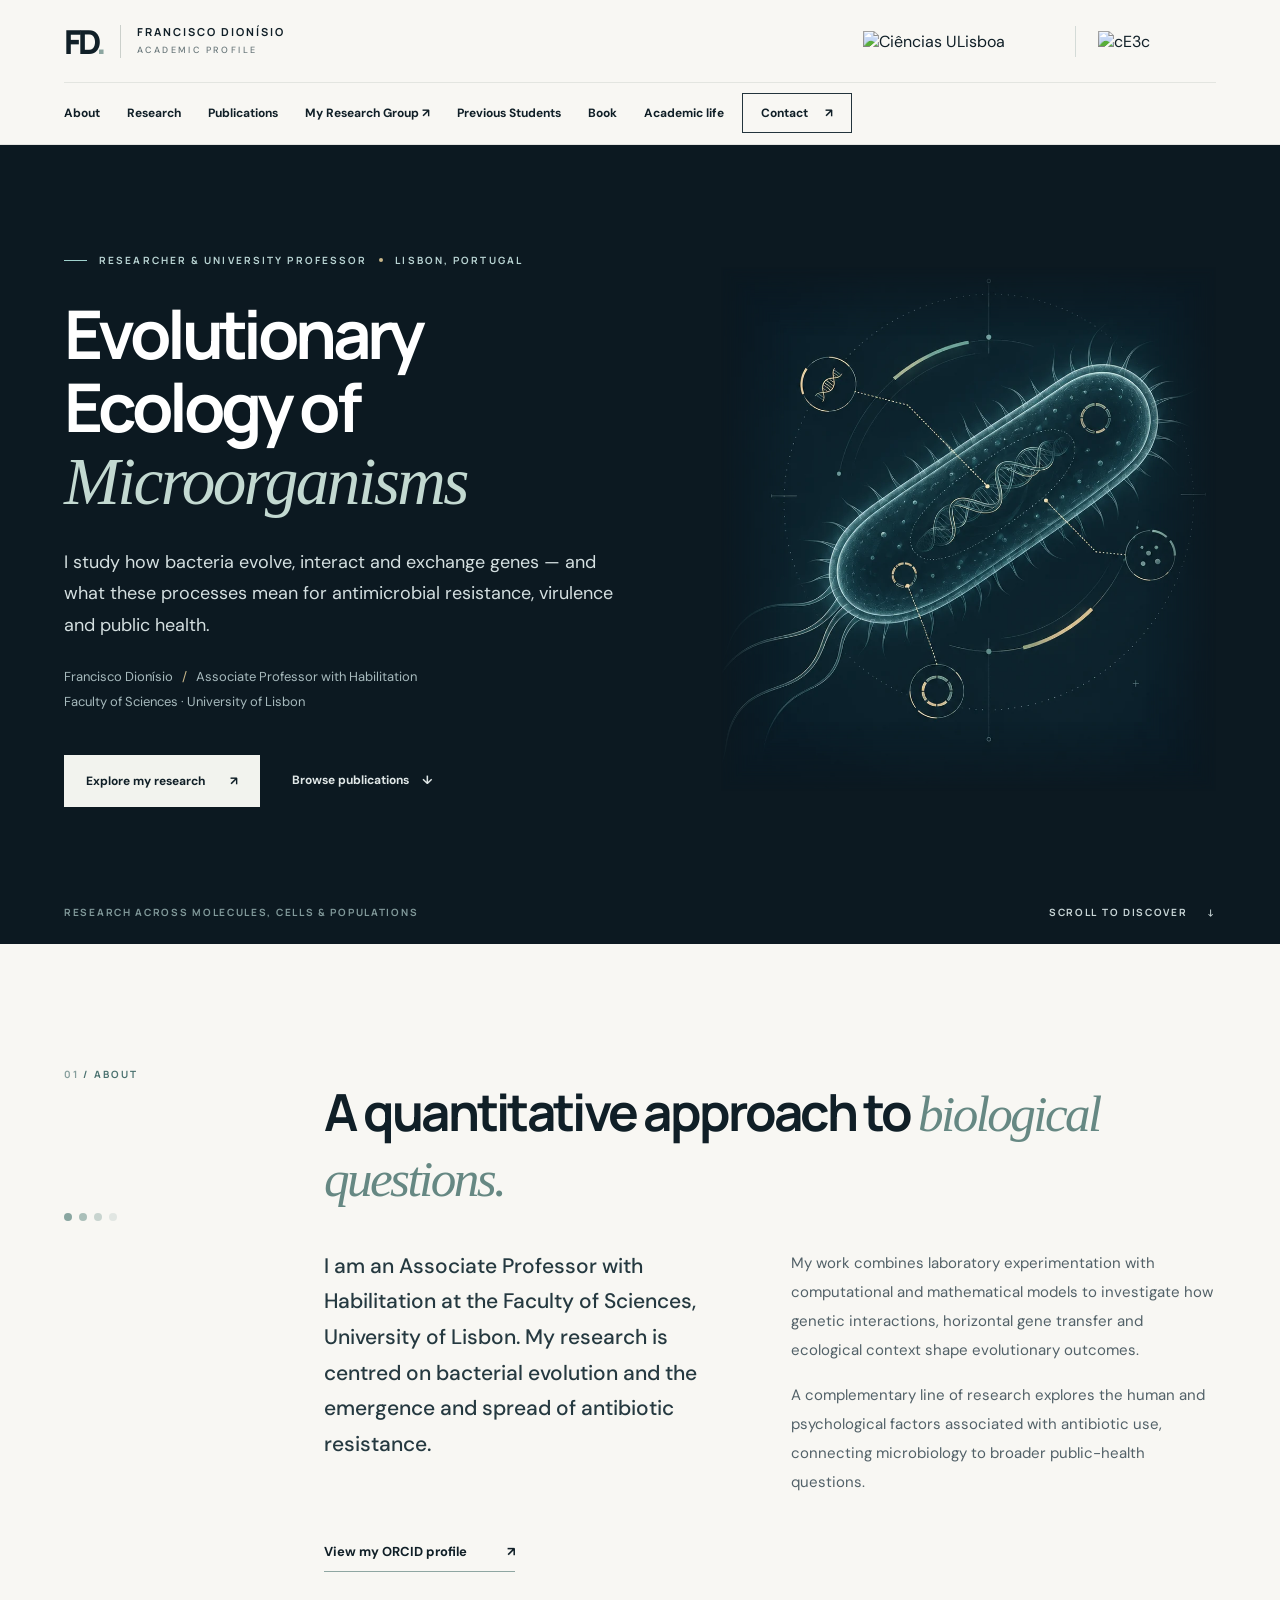
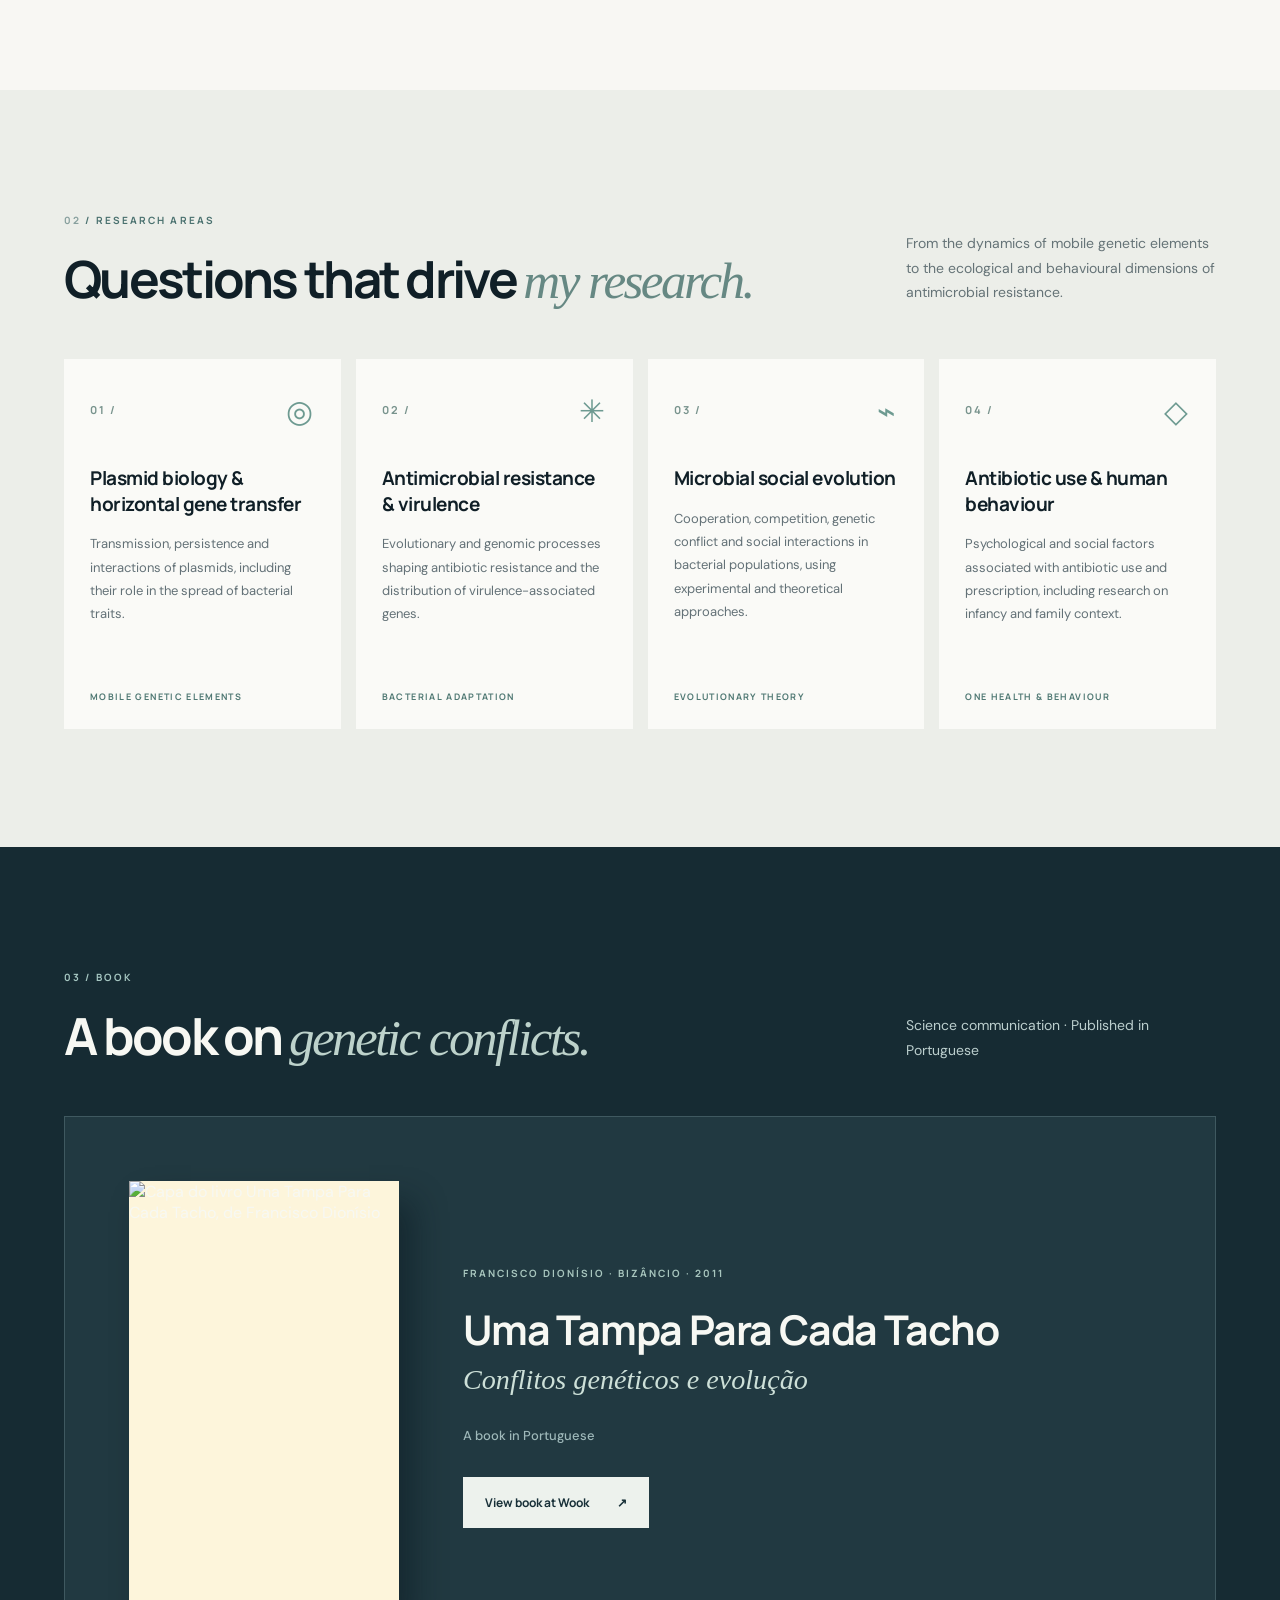
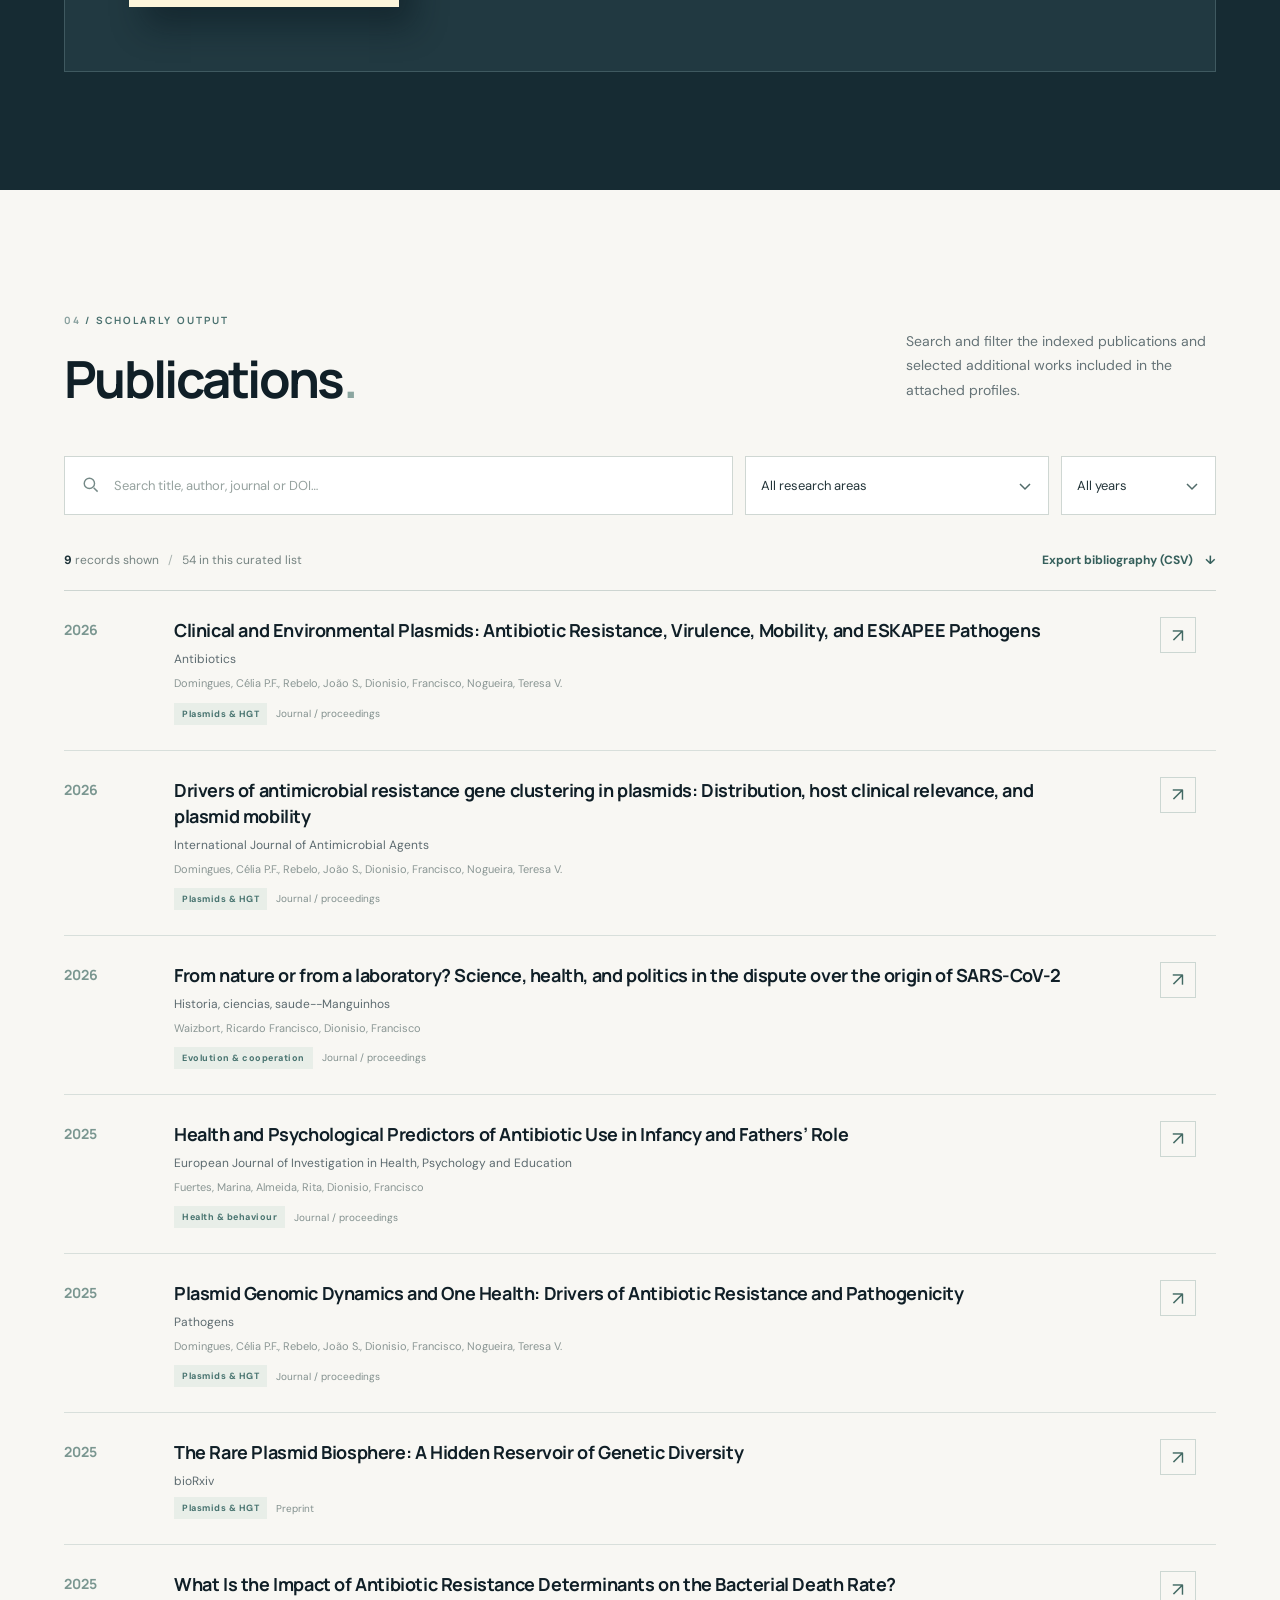
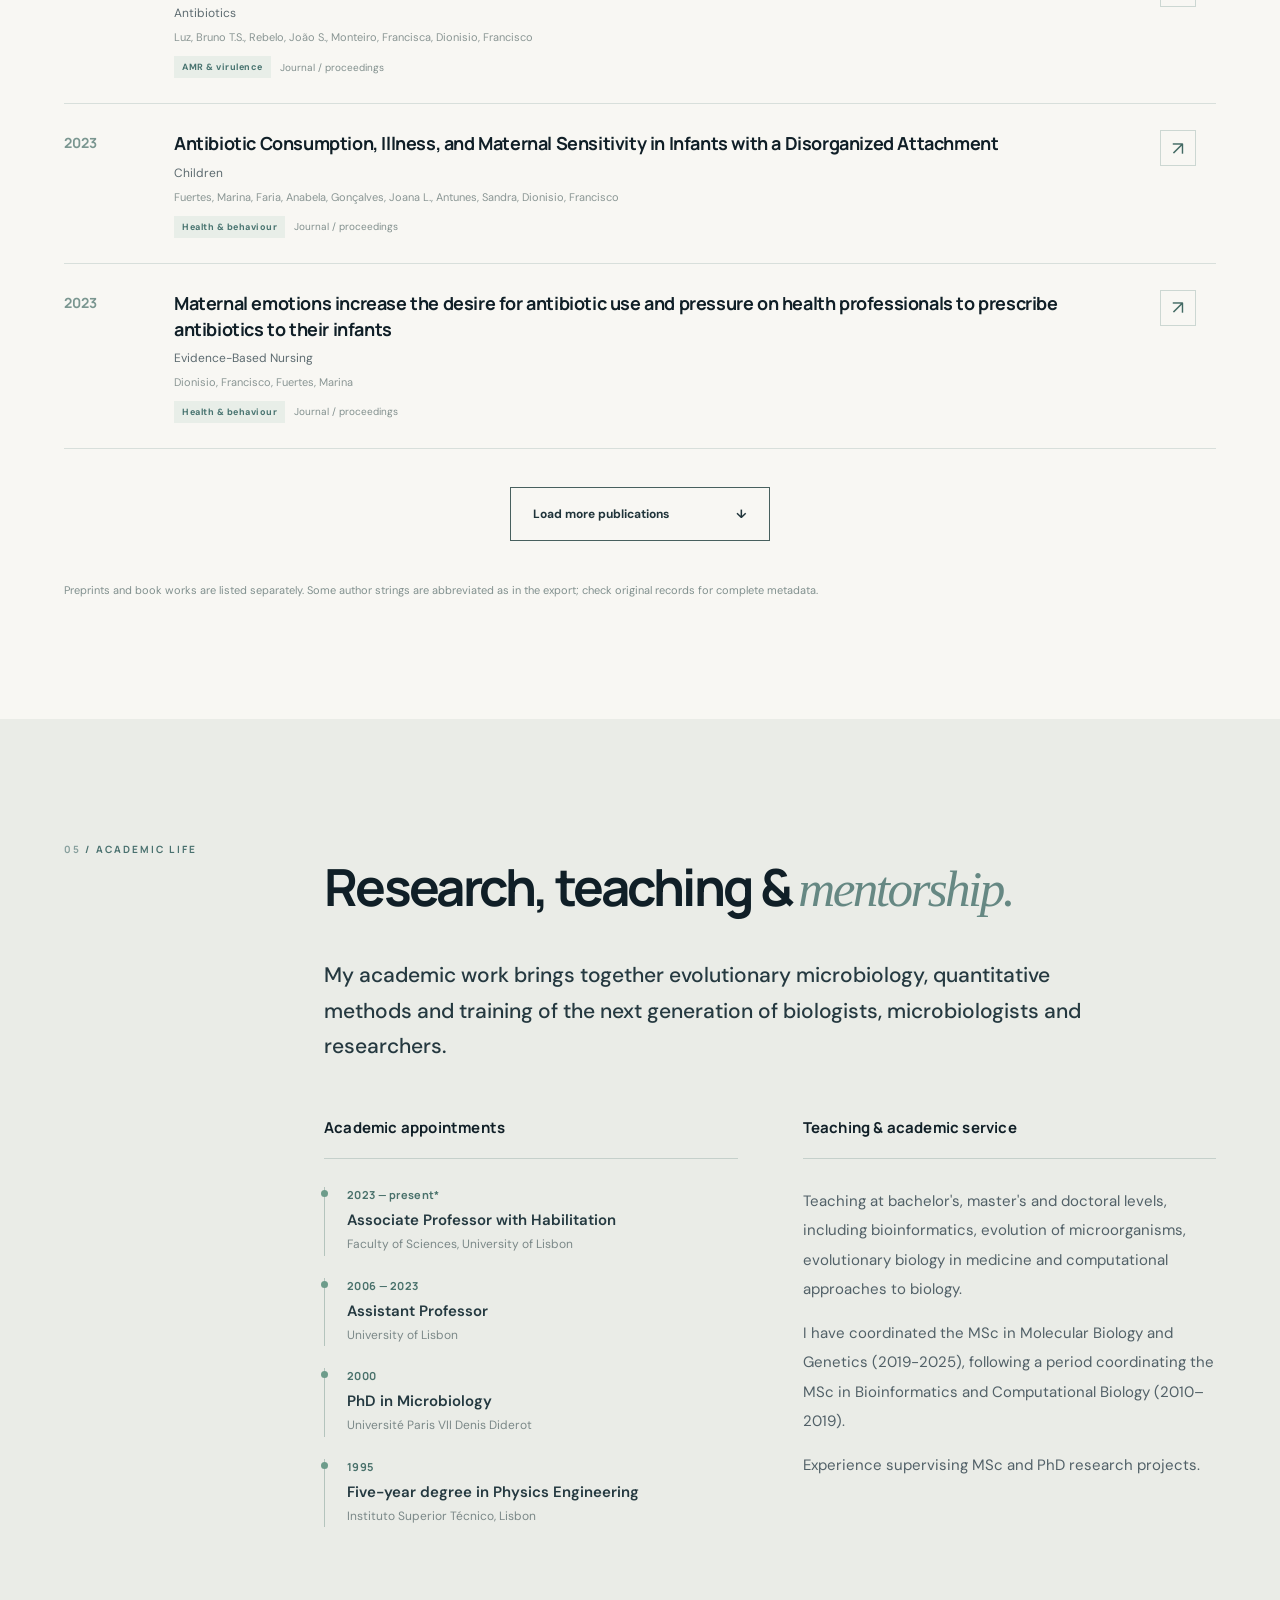
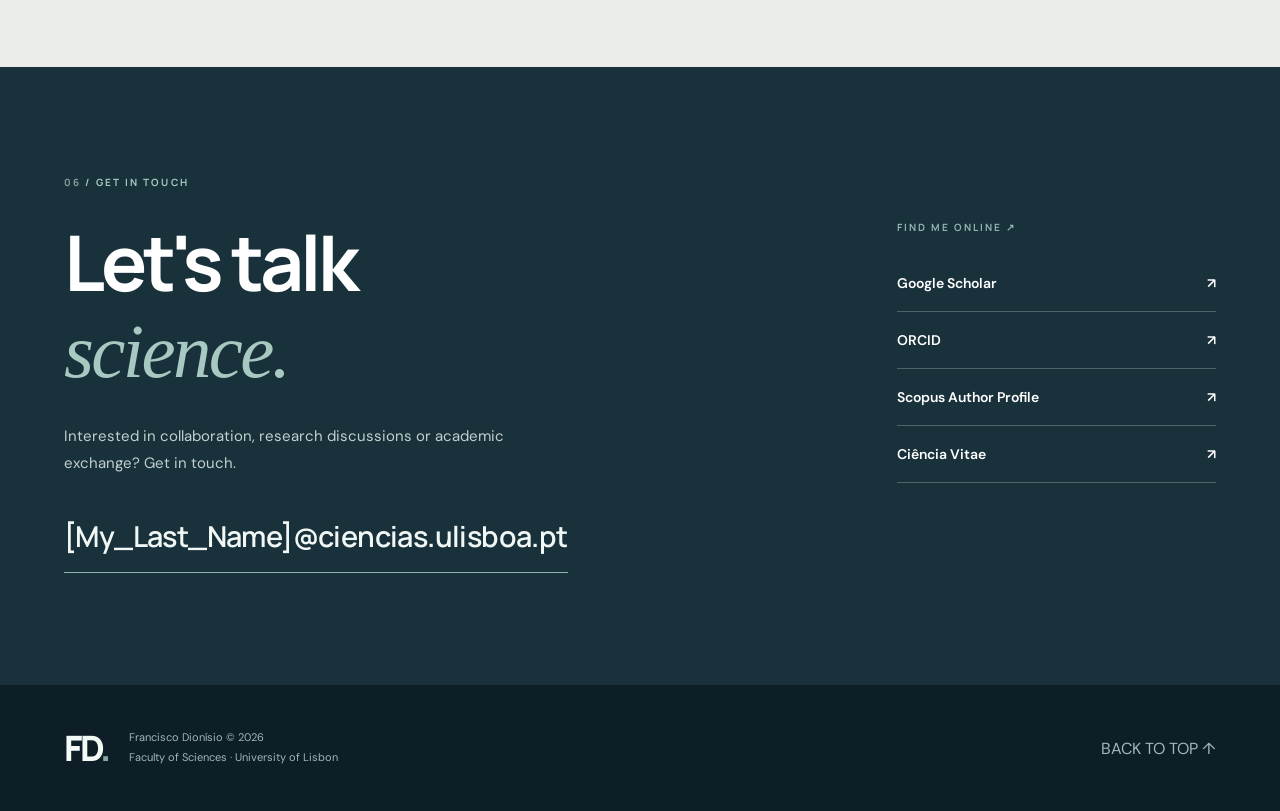
==== commit e50f89a4: "Update index.html" ====
--- a/index.html
+++ b/index.html
@@ -1,6 +1,7 @@
 <!doctype html>
 <html lang="en">
 <head>
+  <link rel="stylesheet" href="assets/previous-students.css">
   <meta charset="utf-8">
   <meta name="viewport" content="width=device-width, initial-scale=1">
   <meta name="theme-color" content="#101f27">
@@ -52,6 +53,7 @@
         <a href="#research">Research</a>
         <a href="#publications">Publications</a>
         <a href="https://www.ce3c.pt/en/research/research-groups/evolutionary-perspectives-in-a-changing-world/evolutionary-ecology-of-microorganisms" target="_blank" rel="noopener noreferrer">My Research Group <span aria-hidden="true">↗</span></a>
+        <a href="previous-students.html">Previous Students</a>
         <a href="#featured">Book</a>
         <a href="#academic">Academic life</a>
         <a href="#contact" class="nav-contact-mobile">Contact <span aria-hidden="true">↗</span></a>
--- a/assets/bacterium-sciart-3d.css
+++ b/assets/bacterium-sciart-3d.css
@@ -150,3 +150,9 @@
   visibility: visible !important;
 }
 
+/* Imagem alternativa: apenas se o modelo 3D falhar */
+.hero-art .bacterium-sciart-stage.bacterium-fallback-only {
+  background: url("./bacterial-cell-hero.webp")
+              center center / contain no-repeat !important;
+}
+
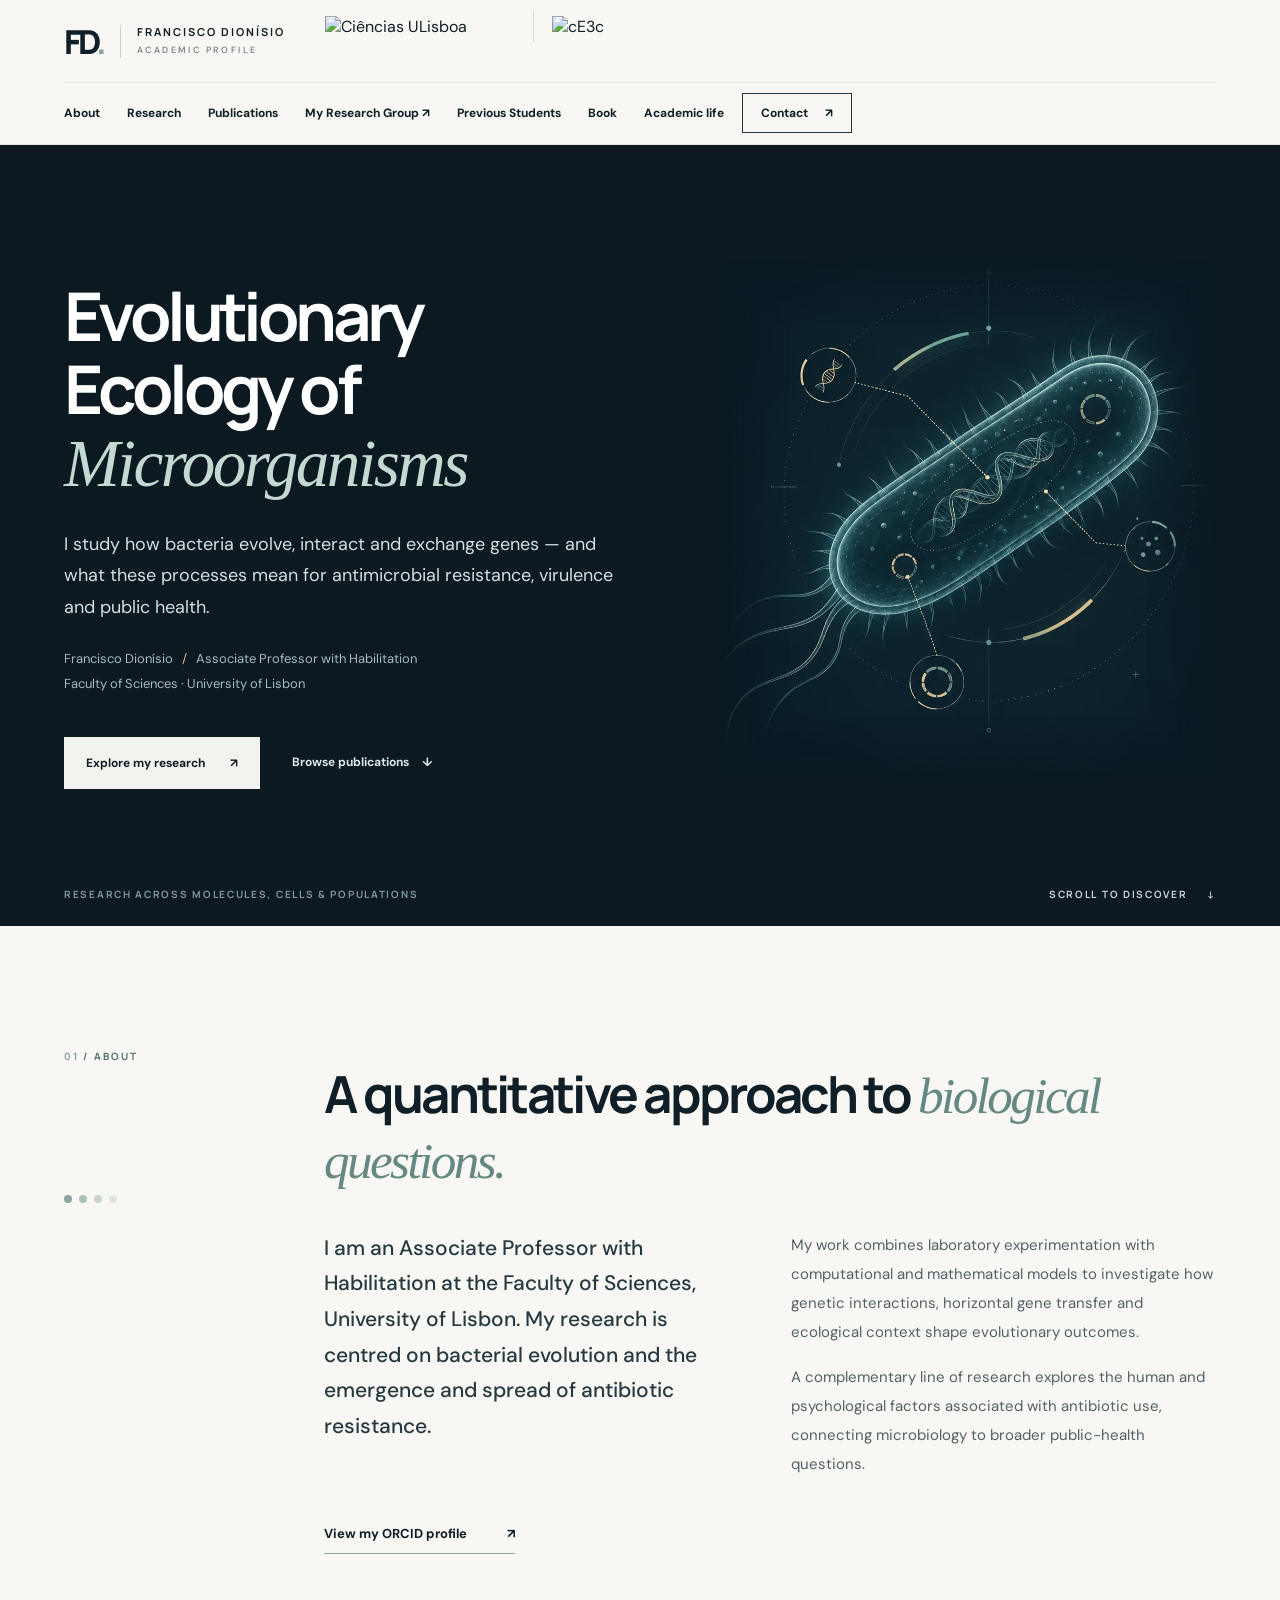
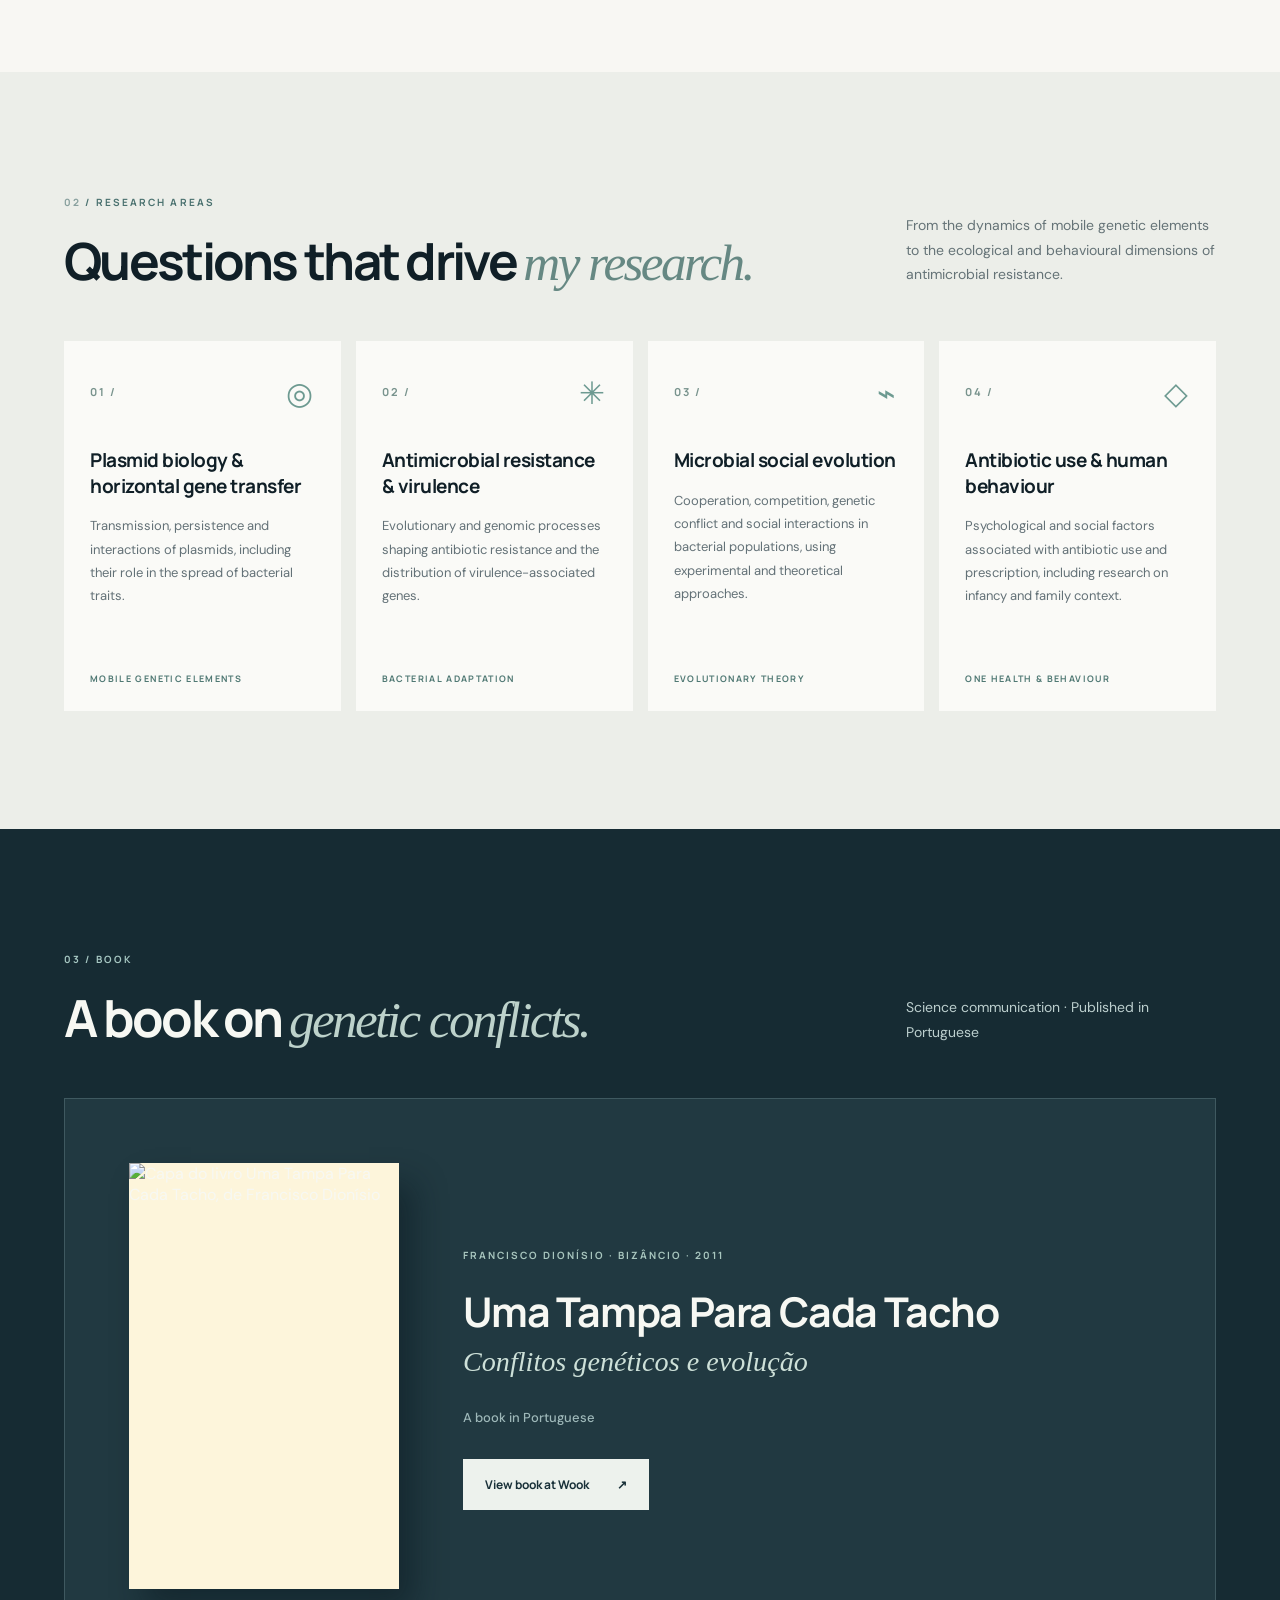
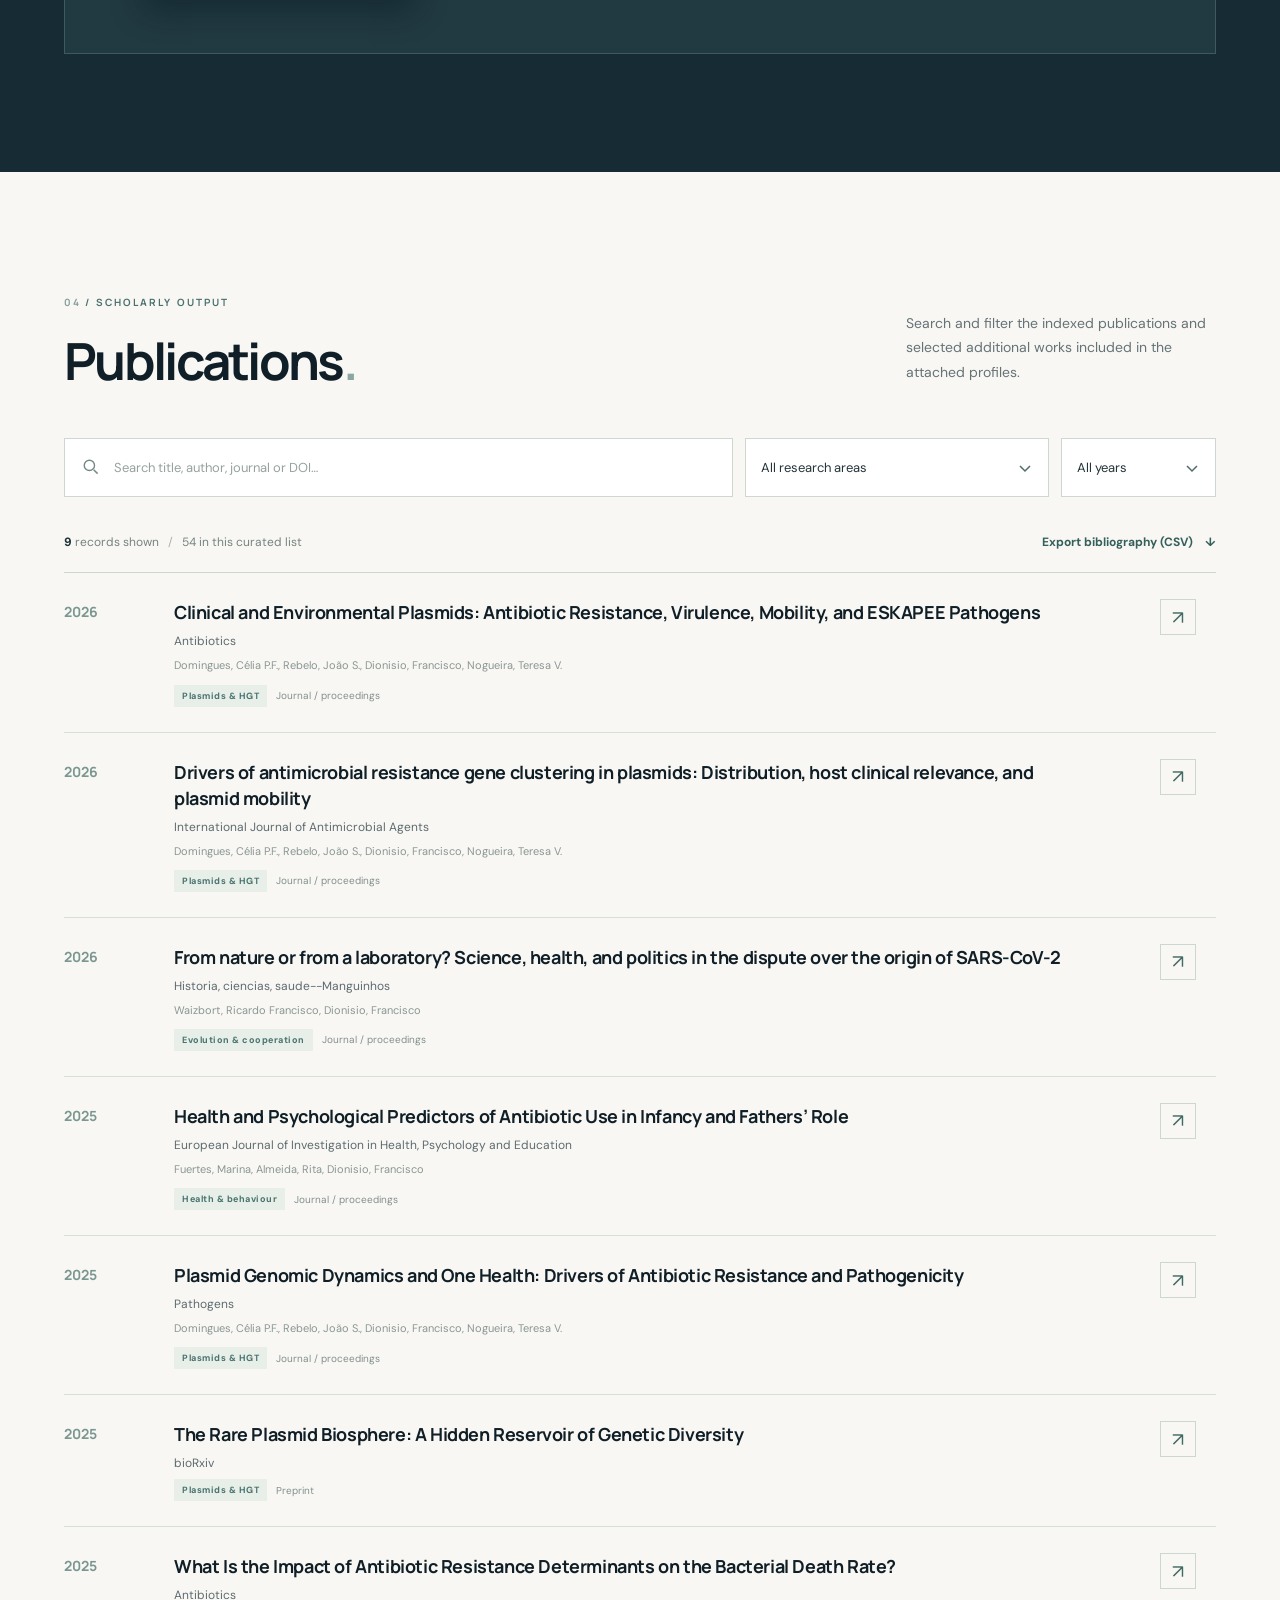
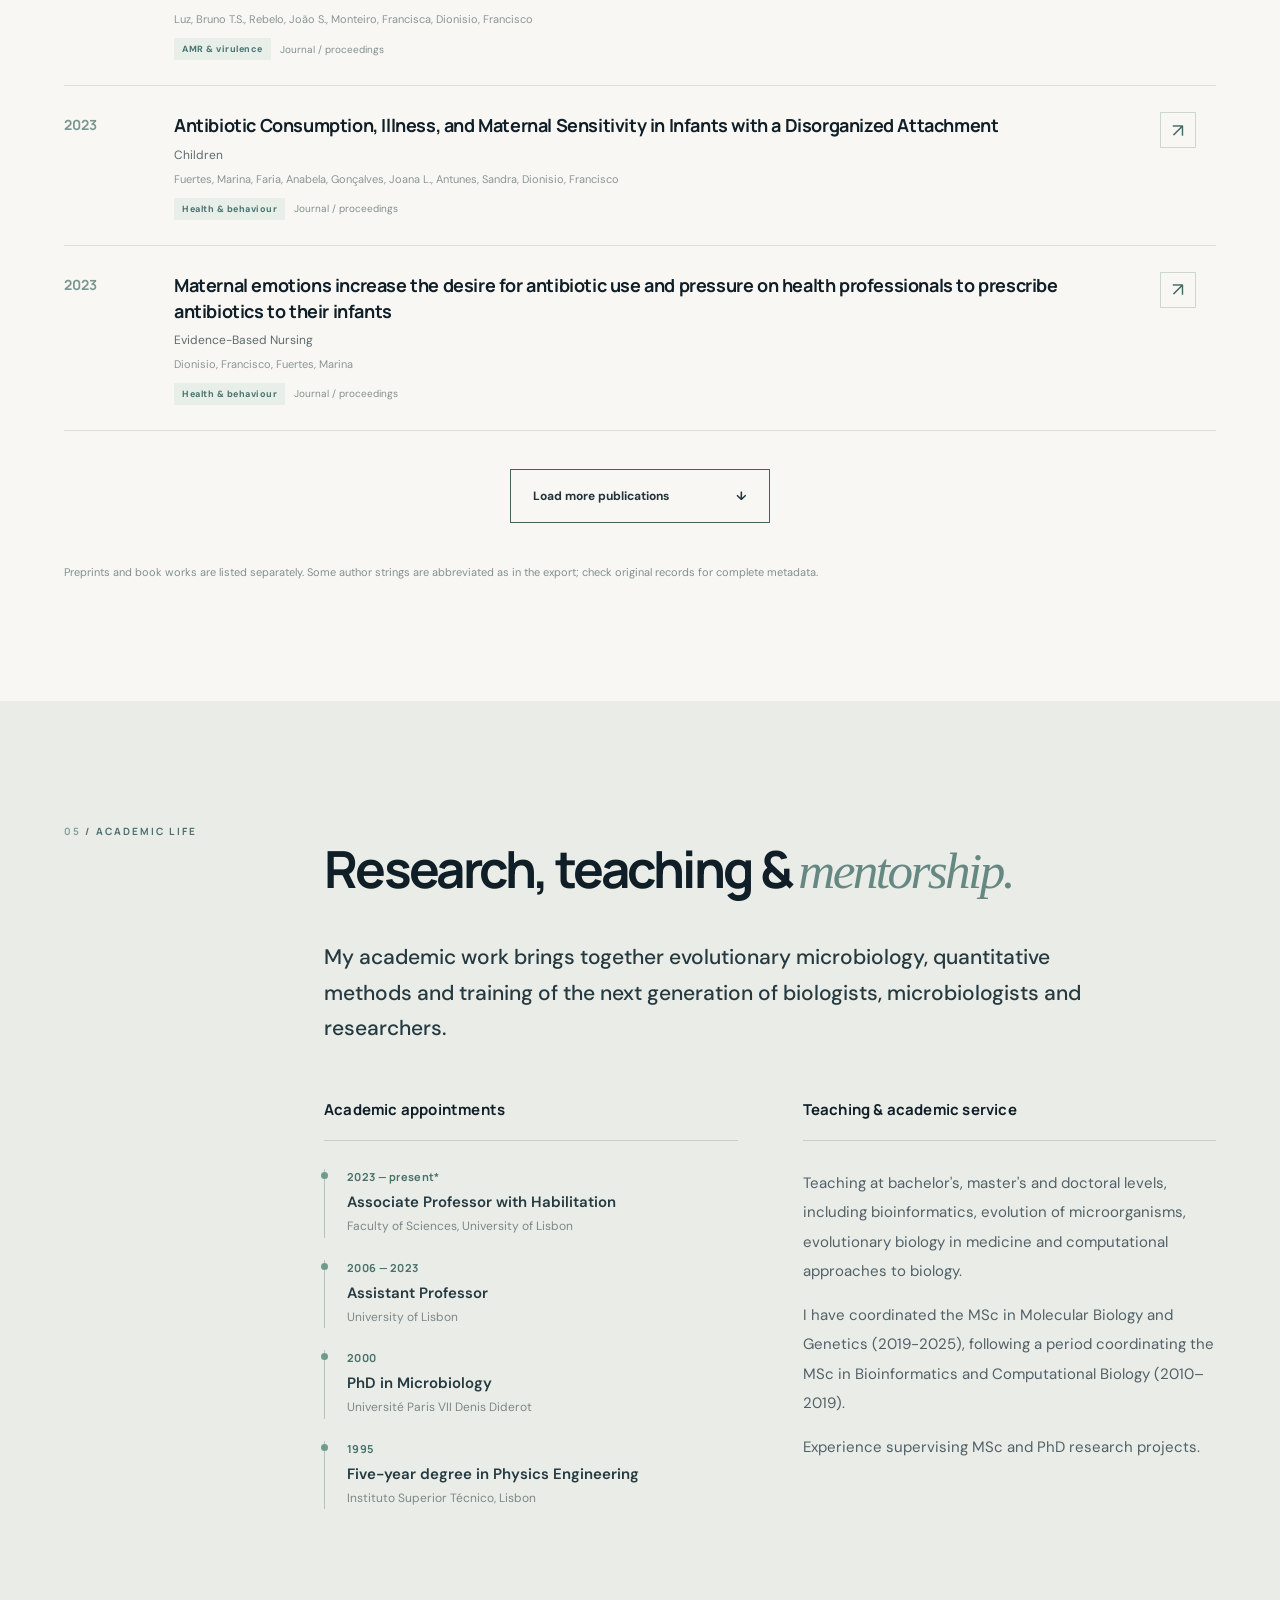
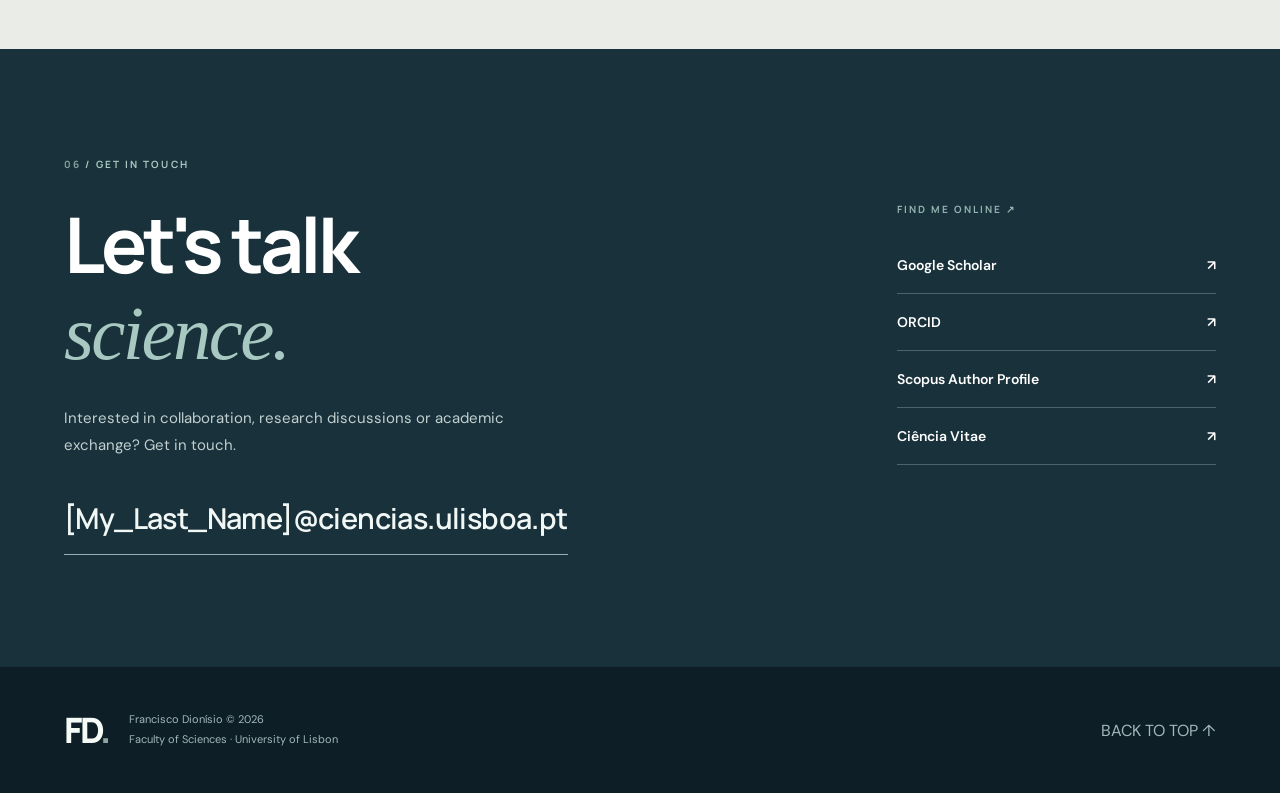
==== commit cf771984: "Update index.html" ====
--- a/index.html
+++ b/index.html
@@ -66,7 +66,7 @@
           <div class="hero-grain" aria-hidden="true"></div>
           <div class="container hero-grid">
               <div class="hero-copy">
-                  <div class="eyebrow"><span class="eyebrow-rule"></span> RESEARCHER & UNIVERSITY PROFESSOR <span class="hero-dot"></span> LISBON, PORTUGAL</div>
+                  
                   <h1 id="hero-title">Evolutionary Ecology of<br><em>Microorganisms</em></h1>
                   <p class="hero-lead">I study how bacteria evolve, interact and exchange genes — and what these processes mean for antimicrobial resistance, virulence and public health.</p>
                   <p class="hero-role">Francisco Dionísio <span aria-hidden="true">/</span> Associate Professor with Habilitation<br>Faculty of Sciences · University of Lisbon</p>
--- a/assets/previous-students.css
+++ b/assets/previous-students.css
@@ -0,0 +1,212 @@
+/* Previous students page — complements assets/styles.css. */
+/* Extra navigation item: allow graceful wrapping on narrow desktop screens. */
+@media (min-width: 801px) and (max-width: 1150px) {
+  .academic-header {
+    grid-template-columns: minmax(0, 1fr) auto;
+    grid-template-rows: minmax(82px, auto) auto;
+  }
+  .academic-header .header-main-nav {
+    min-width: 0;
+    width: auto;
+    max-width: 100%;
+    gap: 7px 17px;
+    flex-wrap: wrap;
+    align-content: center;
+    padding: 12px 10px 12px 0;
+  }
+  .academic-header .header-main-nav > a { font-size: 11px; }
+  .academic-header .header-contact { justify-self: end; }
+}
+
+.students-page .header-main-nav a[aria-current="page"] {
+  color: #387b74;
+  text-decoration: underline;
+  text-decoration-thickness: 2px;
+  text-underline-offset: 6px;
+}
+.students-page .alumni-hero {
+  background: #10232b;
+  color: #f8f7f3;
+  position: relative;
+  isolation: isolate;
+  overflow: hidden;
+}
+.students-page .alumni-hero:before {
+  content: "";
+  position: absolute;
+  width: min(46vw, 650px);
+  aspect-ratio: 1;
+  right: -9vw;
+  top: -23vw;
+  border-radius: 50%;
+  border: 1px solid rgba(172, 212, 203, .22);
+  box-shadow: 0 0 0 65px rgba(172,212,203,.025),
+              0 0 0 145px rgba(172,212,203,.018);
+  z-index: -1;
+}
+.students-page .alumni-hero-inner {
+  padding-top: clamp(75px, 9vw, 130px);
+  padding-bottom: clamp(70px, 8vw, 118px);
+  position: relative;
+}
+.students-page .alumni-kicker {
+  color: #a5d0c9;
+  display: flex;
+  align-items: center;
+  gap: 15px;
+  letter-spacing: .19em;
+  font: 700 10px/1.7 var(--head, sans-serif);
+}
+.students-page .alumni-kicker > span:first-child {
+  width: 27px;
+  height: 1px;
+  background: currentColor;
+}
+.students-page .alumni-kicker-divider { color: #b8a982; }
+.students-page .alumni-hero h1 {
+  font: 700 clamp(54px, 7.8vw, 112px)/.98 var(--head, sans-serif);
+  letter-spacing: -.064em;
+  max-width: 1050px;
+  margin: 28px 0 26px;
+}
+.students-page .alumni-hero h1 em {
+  font-family: Georgia, "Times New Roman", serif;
+  font-weight: 400;
+  letter-spacing: -.06em;
+  color: #b5d7ce;
+}
+.students-page .alumni-hero p {
+  color: #c4cece;
+  font-size: clamp(16px,1.65vw,20px);
+  line-height: 1.7;
+  max-width: 620px;
+  margin: 0 0 34px;
+}
+.students-page .alumni-back-light {
+  display: inline-flex;
+  align-items: center;
+  gap: 12px;
+  color: #c6e6dd;
+  font-size: 13px;
+  font-weight: 700;
+  border-bottom: 1px solid #658d85;
+  padding-bottom: 8px;
+}
+.students-page .alumni-back-light:hover { color: #fff; }
+.students-page .alumni-content { background: var(--cream, #f8f7f3); }
+.students-page .alumni-layout {
+  display: grid;
+  grid-template-columns: minmax(160px, 25%) minmax(0, 1fr);
+  gap: clamp(35px, 5vw, 92px);
+  padding-top: clamp(65px, 7vw, 108px);
+  padding-bottom: clamp(100px, 10vw, 145px);
+}
+.students-page .alumni-sidebar { padding-top: 8px; }
+.students-page .alumni-side-label,
+.students-page .alumni-section-index {
+  font: 700 10px/1.6 var(--head, sans-serif);
+  letter-spacing: .15em;
+  color: #528780;
+}
+.students-page .alumni-sidebar p {
+  font-size: 15px;
+  line-height: 1.7;
+  max-width: 240px;
+  color: #67767a;
+  margin: 25px 0;
+}
+.students-page .alumni-side-rule { height: 1px; background: #d3dbd7; width: 80px; }
+.students-page .alumni-section-head {
+  display: flex;
+  align-items: end;
+  justify-content: space-between;
+  gap: 20px;
+  margin-bottom: 35px;
+}
+.students-page .alumni-section-index { margin: 0 0 13px; }
+.students-page .alumni-section-head h2 {
+  font: 700 clamp(30px, 4vw, 52px)/1.15 var(--head, sans-serif);
+  letter-spacing: -.05em;
+  color: #172b30;
+  margin: 0;
+}
+.students-page .alumni-count {
+  color: #64847e;
+  font: 700 10px/1.6 var(--head, sans-serif);
+  letter-spacing: .13em;
+  white-space: nowrap;
+  padding-bottom: 8px;
+}
+.students-page .alumni-list {
+  list-style: none;
+  margin: 0;
+  padding: 0;
+  border-top: 1px solid #c6d2ce;
+}
+.students-page .alumni-person {
+  display: grid;
+  grid-template-columns: 46px minmax(0,1fr) auto;
+  align-items: center;
+  gap: clamp(10px,2vw,25px);
+  min-height: 100px;
+  padding: 25px 10px 25px 0;
+  border-bottom: 1px solid #d5ddda;
+}
+.students-page .alumni-person-number {
+  font: 700 11px var(--head,sans-serif);
+  letter-spacing: .08em;
+  color: #7b9992;
+}
+.students-page .alumni-person-name,
+.students-page .alumni-person-link {
+  font: 600 clamp(20px,2.2vw,28px)/1.35 var(--head,sans-serif);
+  letter-spacing: -.035em;
+  color: #172f35;
+}
+.students-page .alumni-person-link {
+  display: inline-block;
+  text-decoration: none;
+  transition: color .18s ease;
+}
+.students-page .alumni-person-link:hover,
+.students-page .alumni-person-link:focus-visible { color: #2c8178; }
+.students-page .alumni-person-link:focus-visible { outline: 2px solid currentColor; outline-offset: 5px; }
+.students-page .alumni-person-link span { color: #398d82; margin-left: 6px; font-size: .7em; }
+.students-page .alumni-person-pending,
+.students-page .alumni-person-external {
+  font-size: 11px;
+  color: #7f928f;
+  white-space: nowrap;
+  letter-spacing: .04em;
+}
+.students-page .alumni-person-external { color: #42847b; }
+.students-page .alumni-note {
+  color: #71827e;
+  font-size: 13px;
+  line-height: 1.65;
+  margin: 23px 0 45px;
+}
+.students-page .alumni-return {
+  display: inline-flex;
+  gap: 17px;
+  align-items: center;
+  color: #2d665f;
+  border-bottom: 1px solid #2d665f;
+  padding: 0 0 8px;
+  font-size: 14px;
+  font-weight: 700;
+}
+.students-page .alumni-return:hover { color: #163933; }
+@media (max-width: 800px) {
+  .students-page .alumni-layout { grid-template-columns: 1fr; gap: 40px; }
+  .students-page .alumni-sidebar { display:none; }
+}
+@media (max-width: 550px) {
+  .students-page .alumni-hero-inner { padding-top: 65px; padding-bottom: 70px; }
+  .students-page .alumni-hero h1 { font-size: clamp(50px, 11vw, 64px); }
+  .students-page .alumni-person { grid-template-columns: 28px minmax(0,1fr); gap: 9px 15px; }
+  .students-page .alumni-person-pending,
+  .students-page .alumni-person-external { grid-column: 2; white-space: normal; }
+  .students-page .alumni-section-head { align-items:start; }
+  .students-page .alumni-count { padding-top: 3px; }
+}
--- a/assets/styles.css
+++ b/assets/styles.css
@@ -311,3 +311,31 @@
   }
 }
 
+
+/* Logótipos junto ao nome */
+
+@media (min-width: 801px) {
+  .academic-header {
+    position: relative;
+  }
+
+  .academic-header .header-institutions {
+    position: absolute !important;
+    grid-column: auto !important;
+    grid-row: auto !important;
+    top: 11px;
+    left: 305px;
+    right: auto !important;
+    justify-self: start !important;
+    justify-content: flex-start !important;
+    gap: 18px;
+  }
+}
+
+@media (min-width: 801px) and (max-width: 1000px) {
+  .academic-header .header-institutions {
+    left: 285px;
+    top: 14px;
+    gap: 12px;
+  }
+}
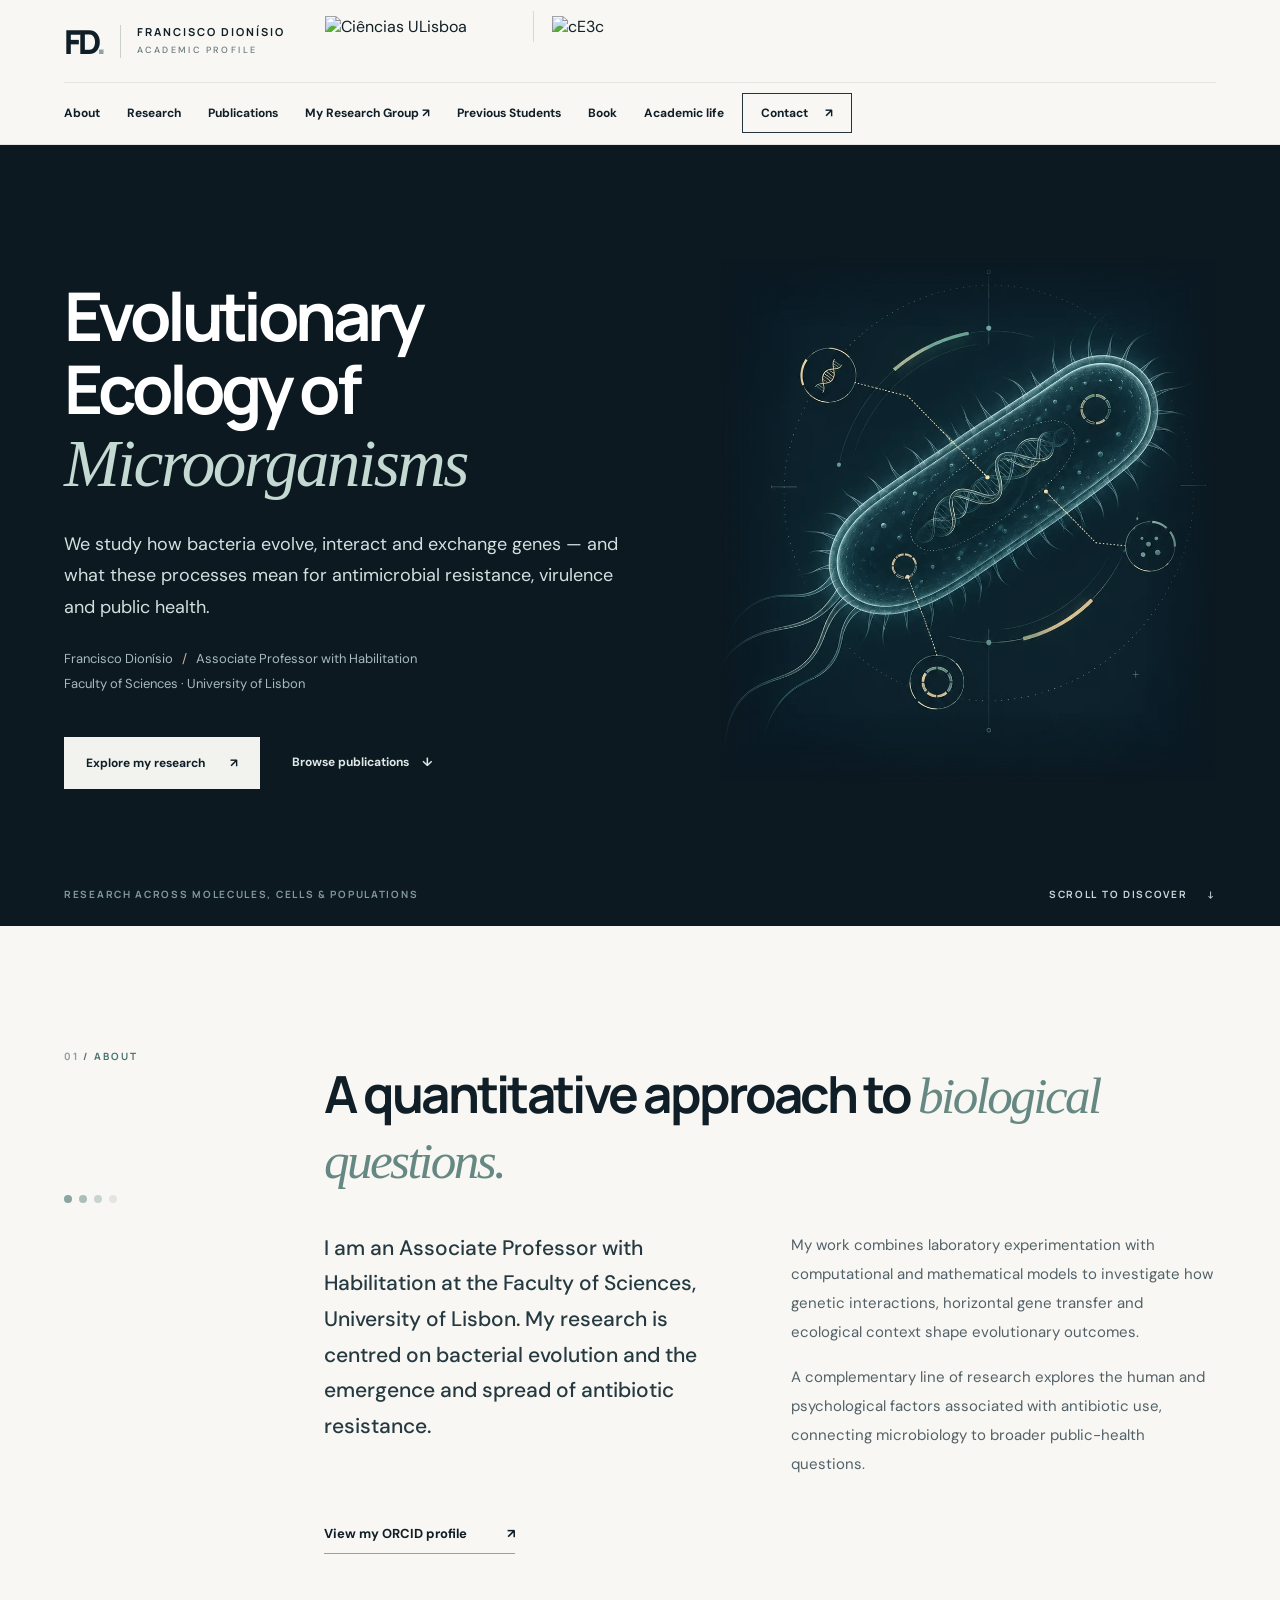
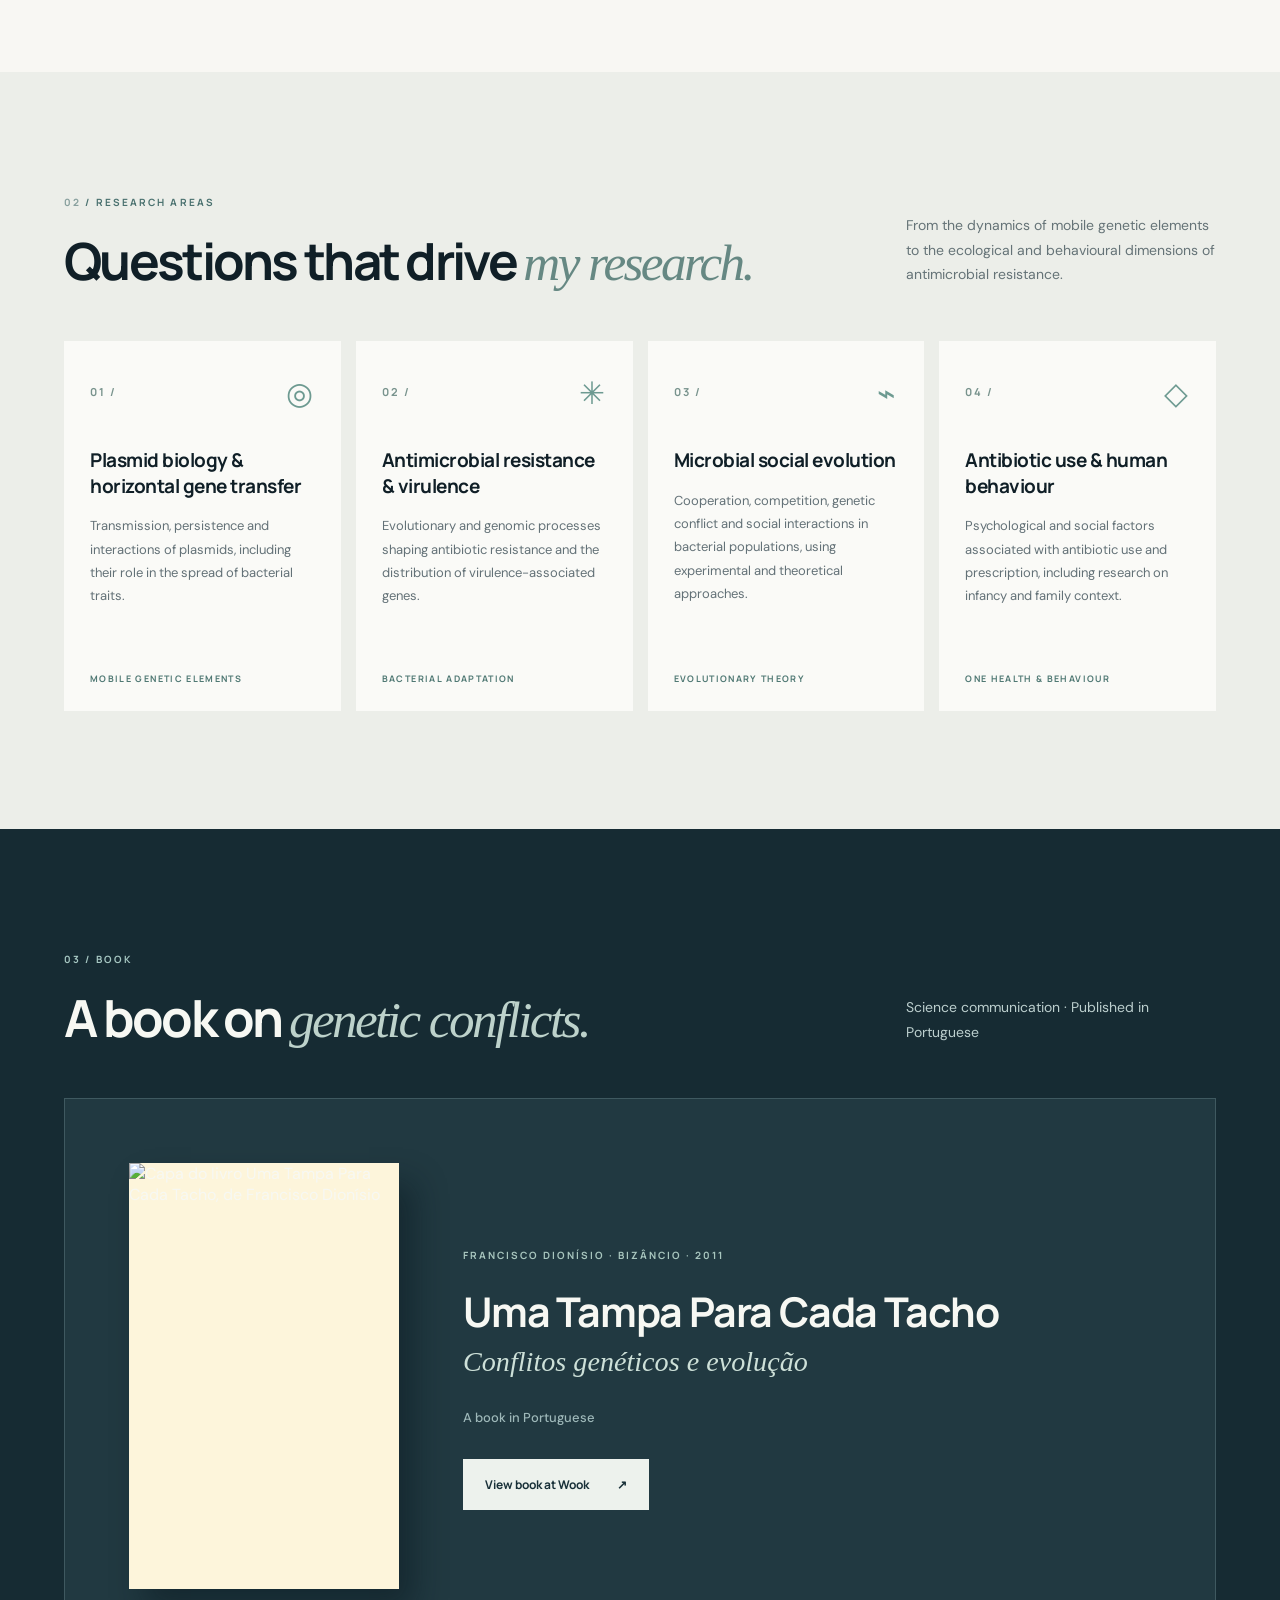
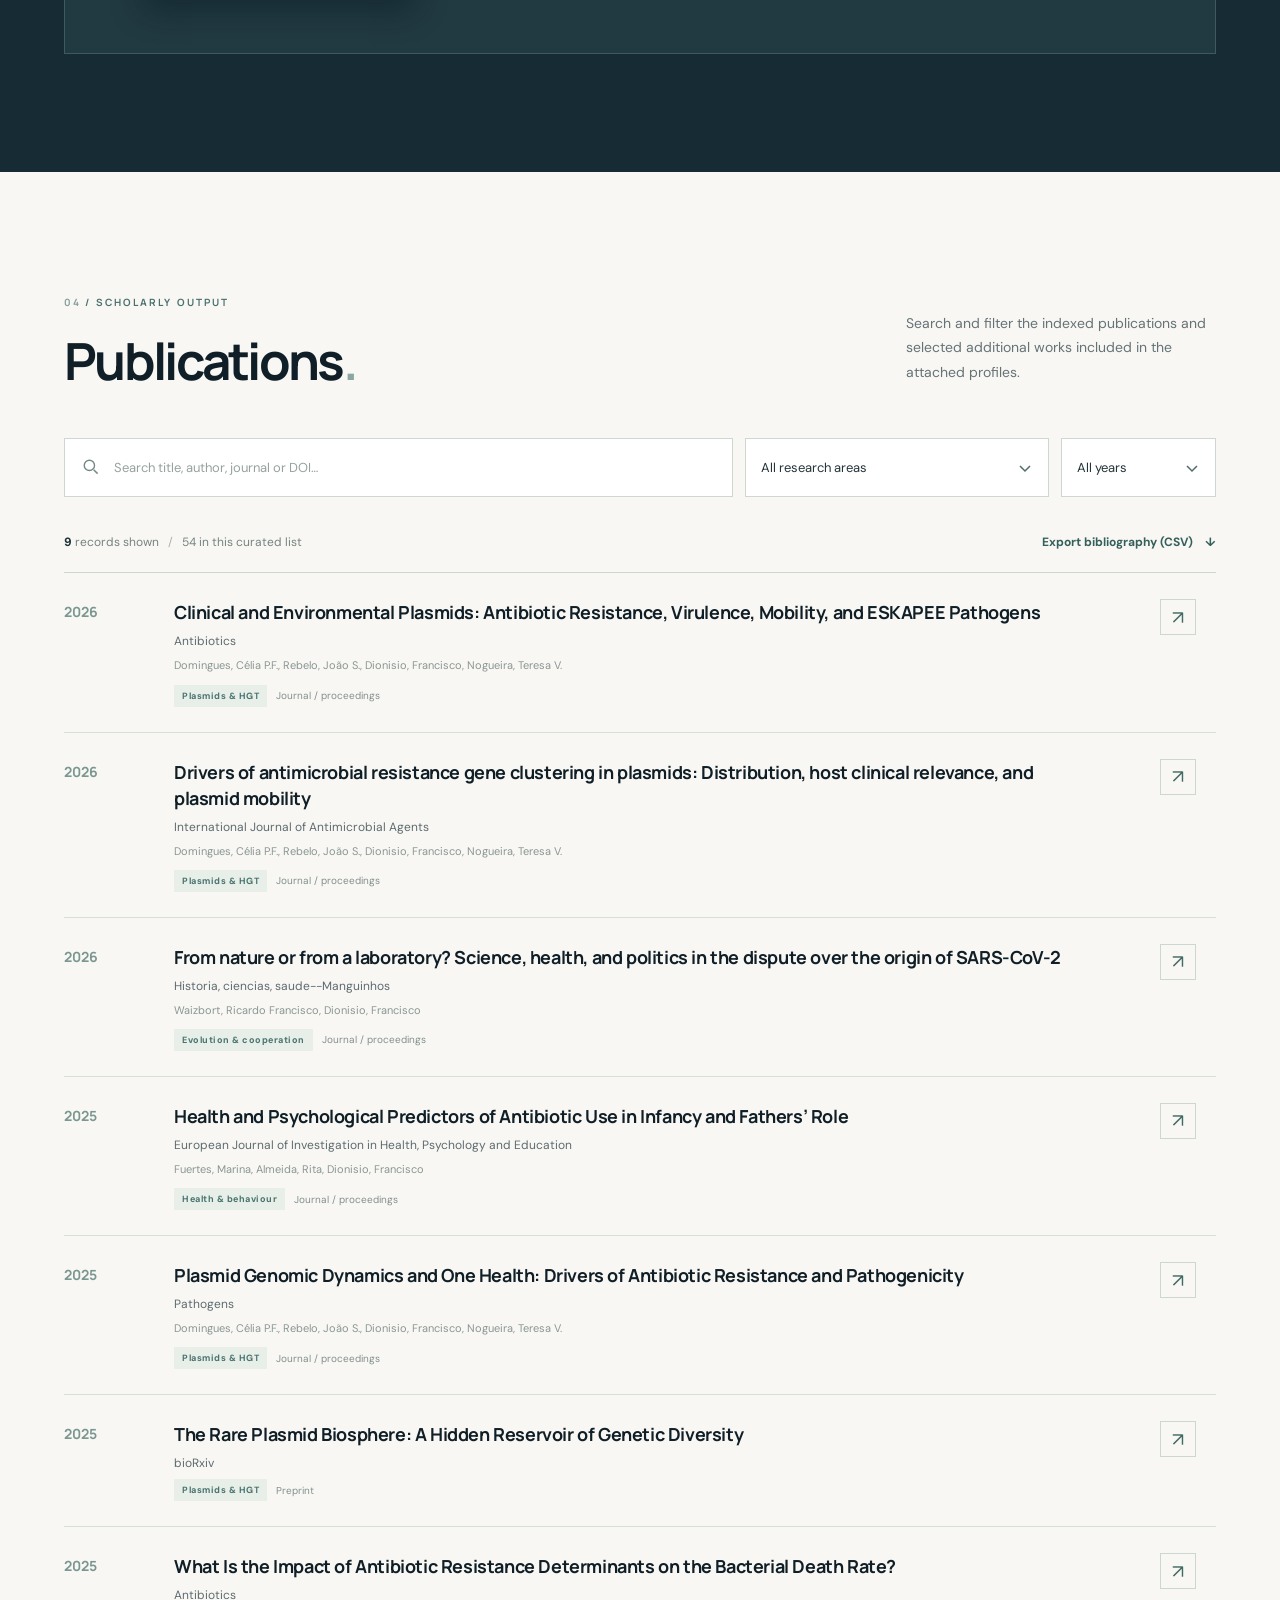
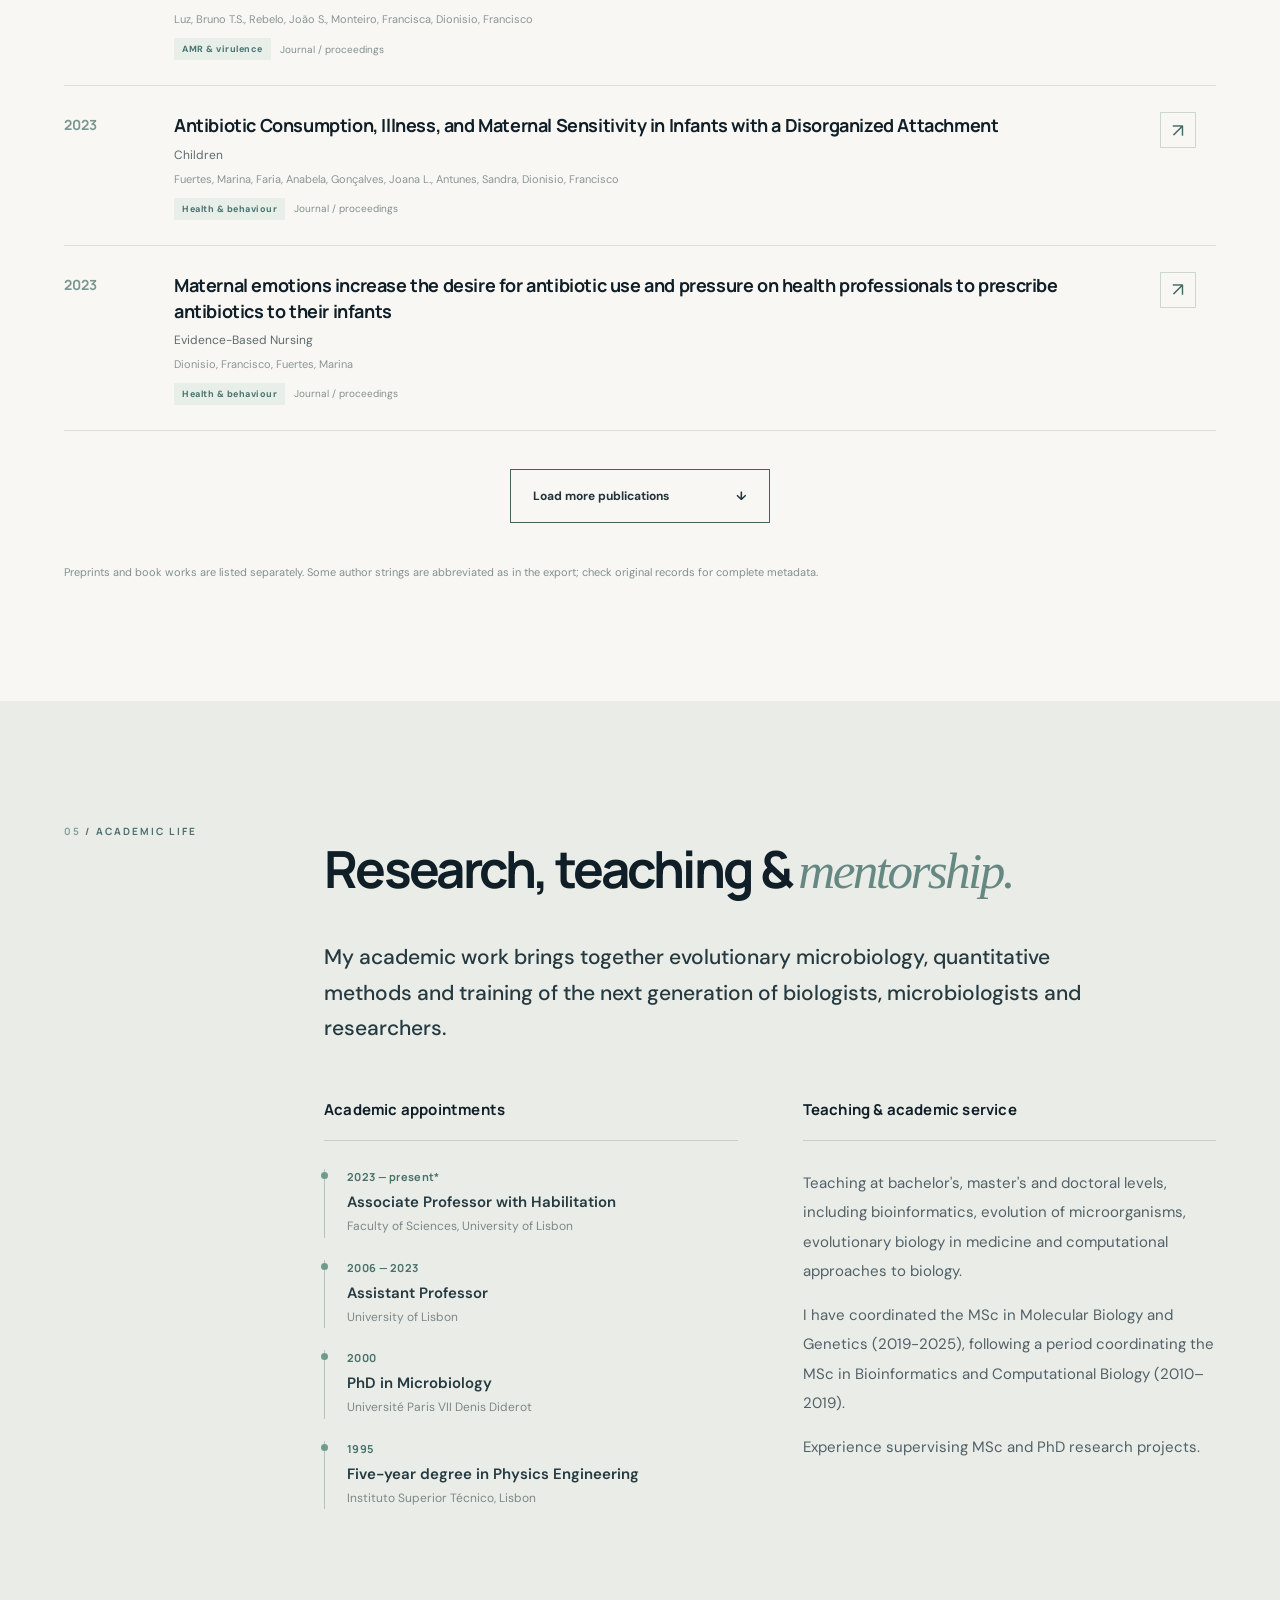
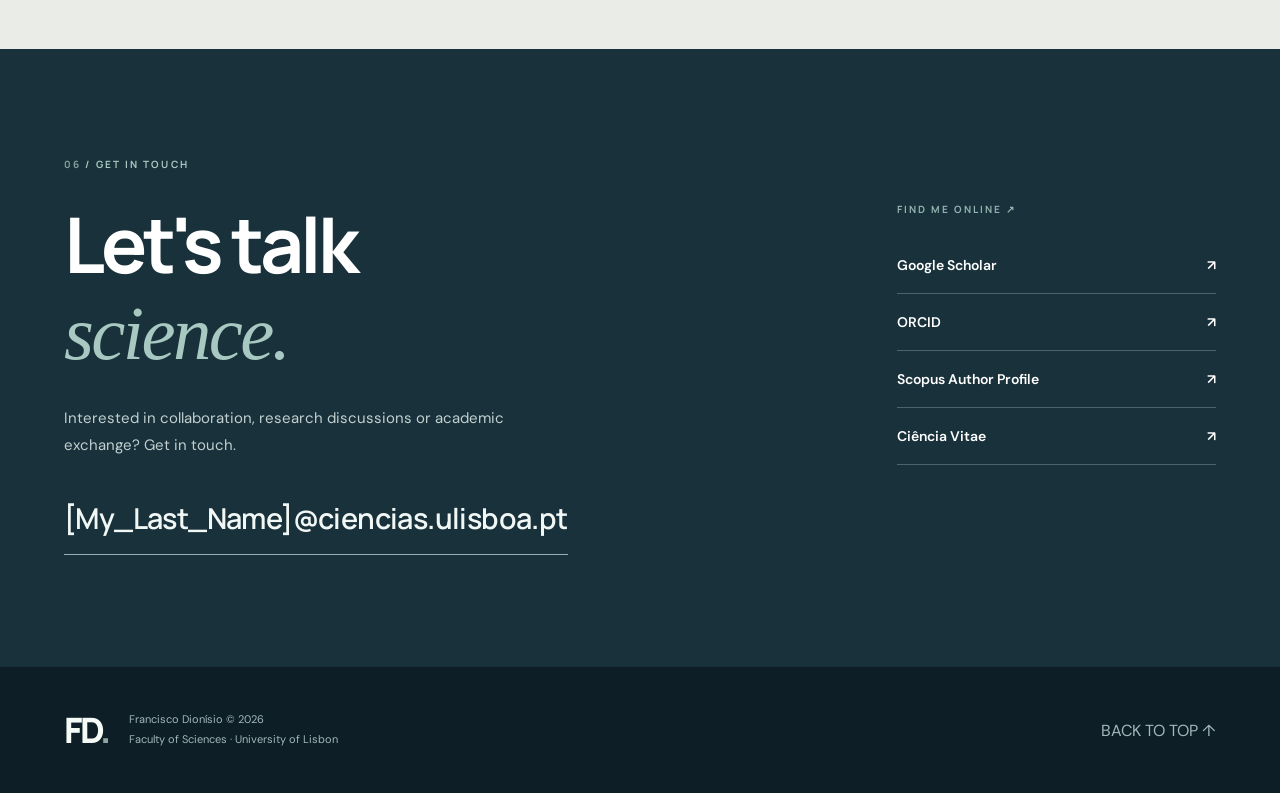
==== commit 20563260: "Update index.html" ====
--- a/index.html
+++ b/index.html
@@ -68,7 +68,7 @@
               <div class="hero-copy">
                   
                   <h1 id="hero-title">Evolutionary Ecology of<br><em>Microorganisms</em></h1>
-                  <p class="hero-lead">I study how bacteria evolve, interact and exchange genes — and what these processes mean for antimicrobial resistance, virulence and public health.</p>
+                  <p class="hero-lead">We study how bacteria evolve, interact and exchange genes — and what these processes mean for antimicrobial resistance, virulence and public health.</p>
                   <p class="hero-role">Francisco Dionísio <span aria-hidden="true">/</span> Associate Professor with Habilitation<br>Faculty of Sciences · University of Lisbon</p>
                   <div class="hero-actions"><a class="button button-light" href="#research">Explore my research <span aria-hidden="true">↗</span></a><a class="text-link text-link-light" href="#publications">Browse publications <span aria-hidden="true">↓</span></a></div>
               </div>
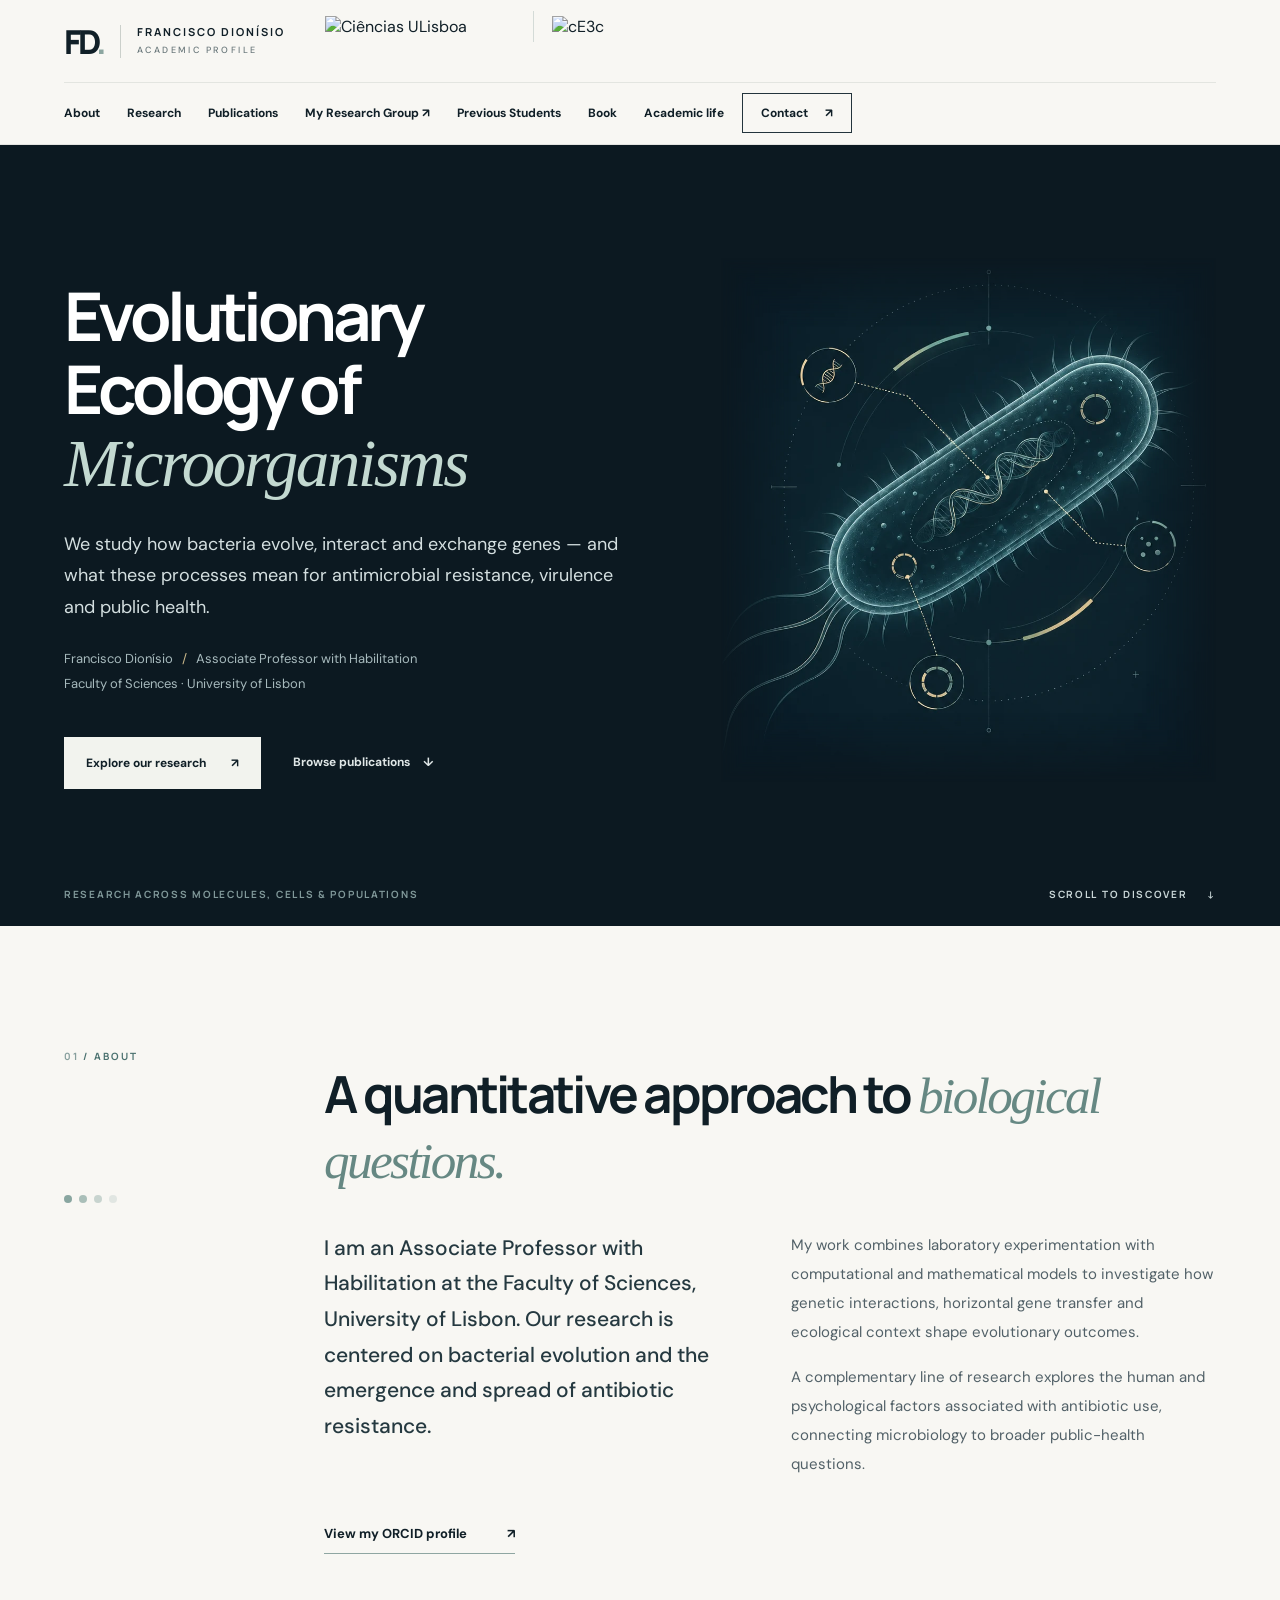
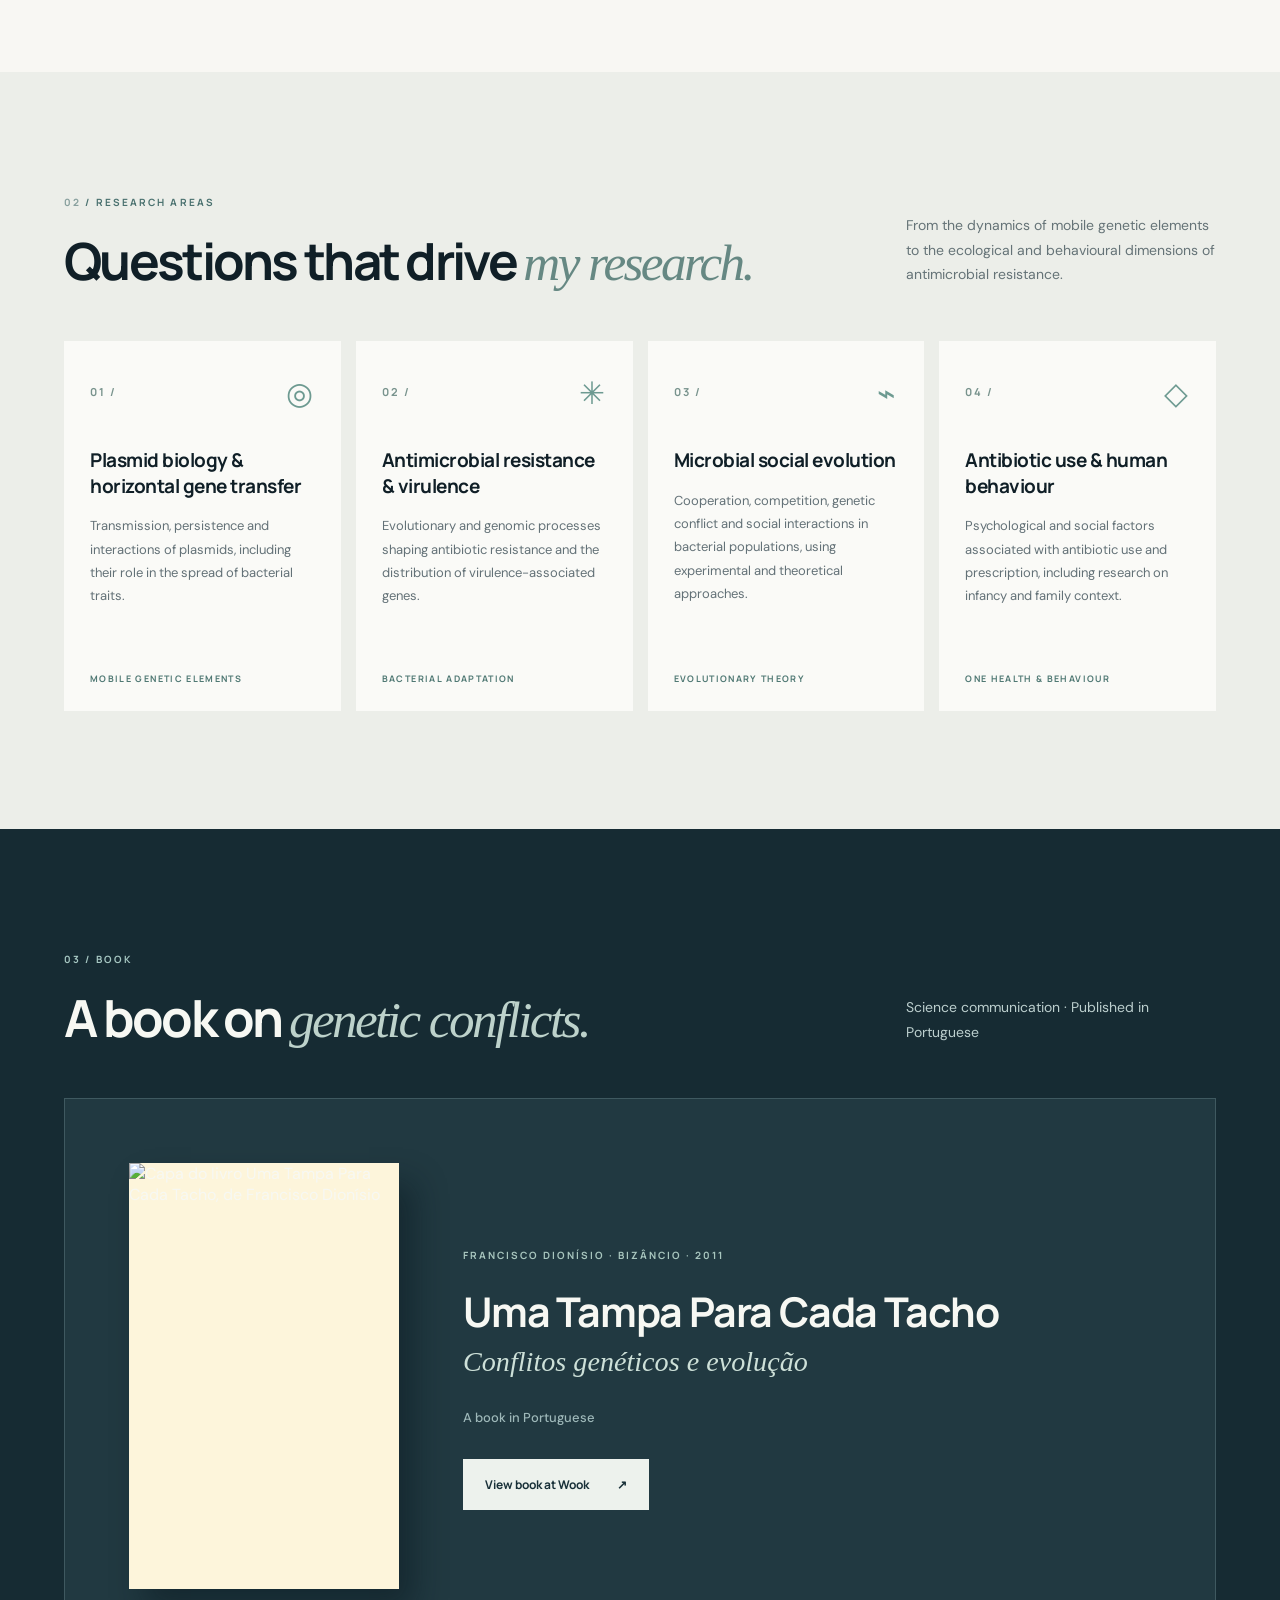
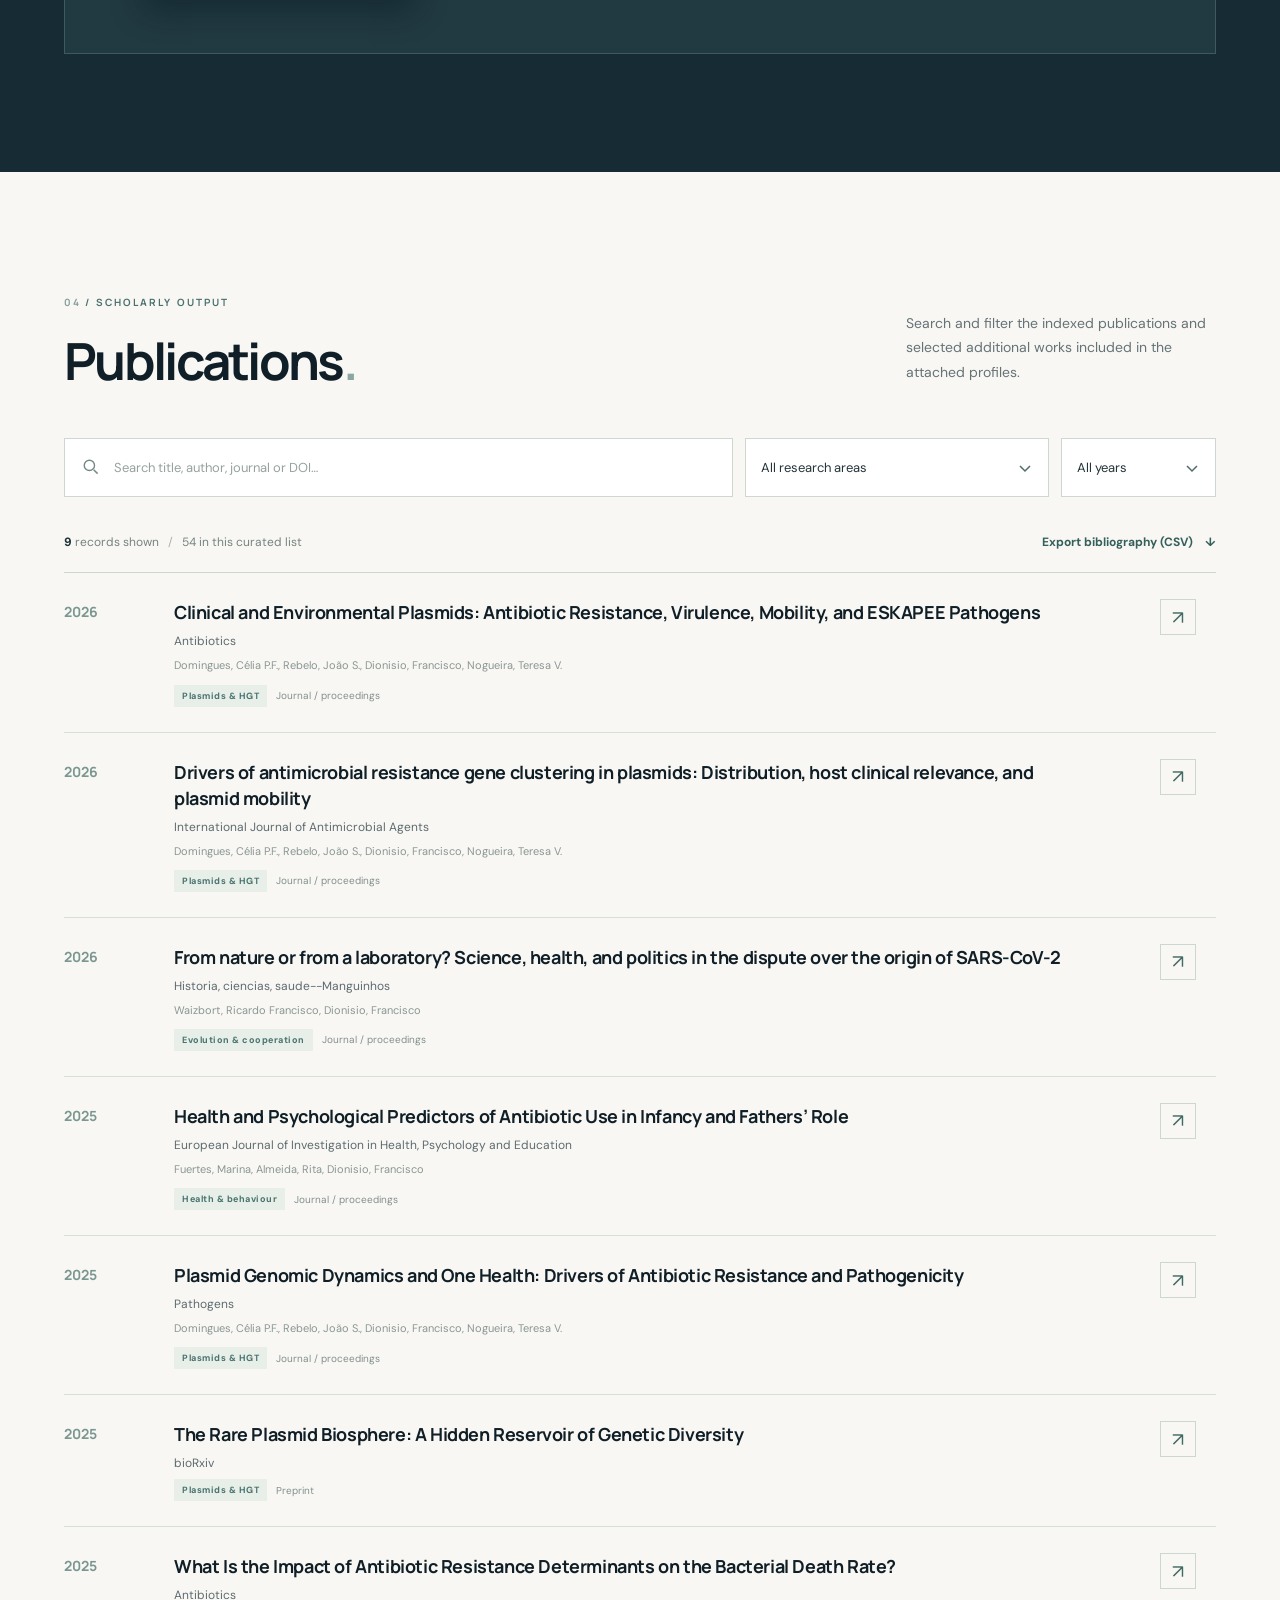
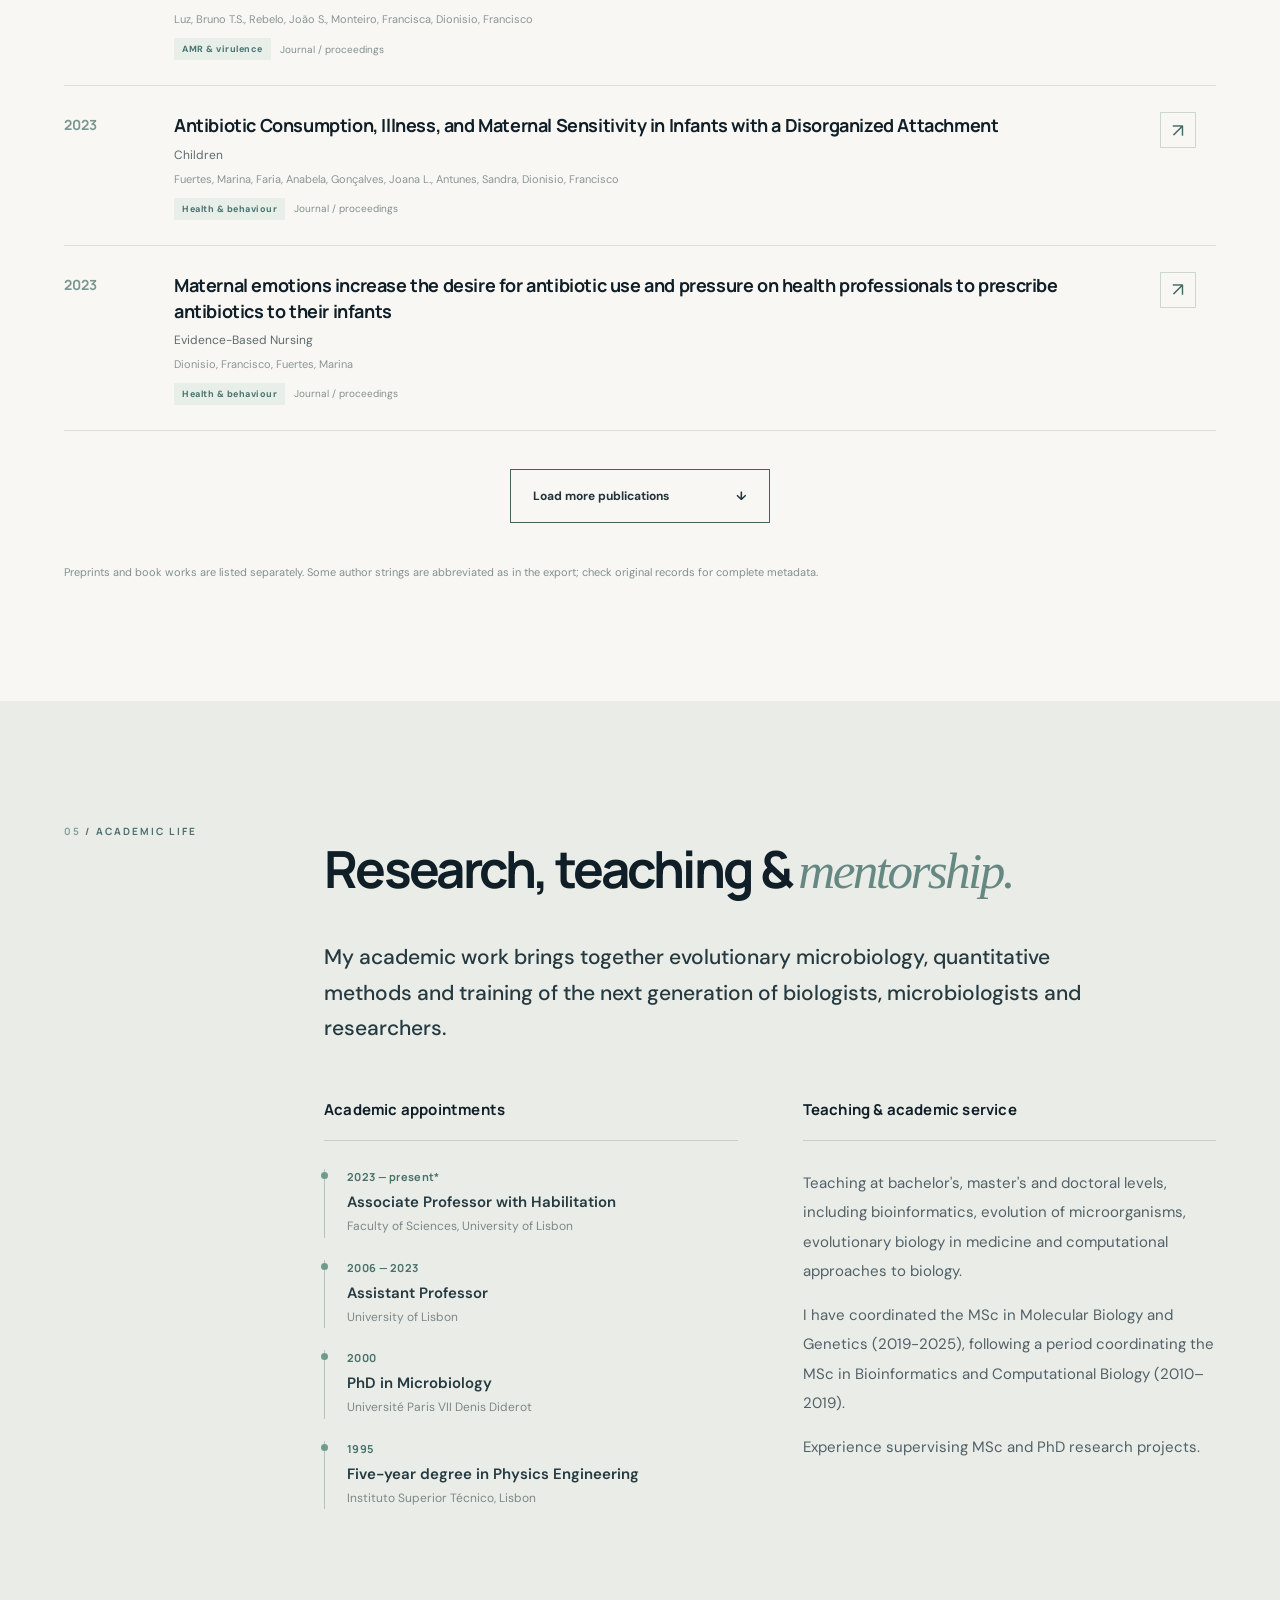
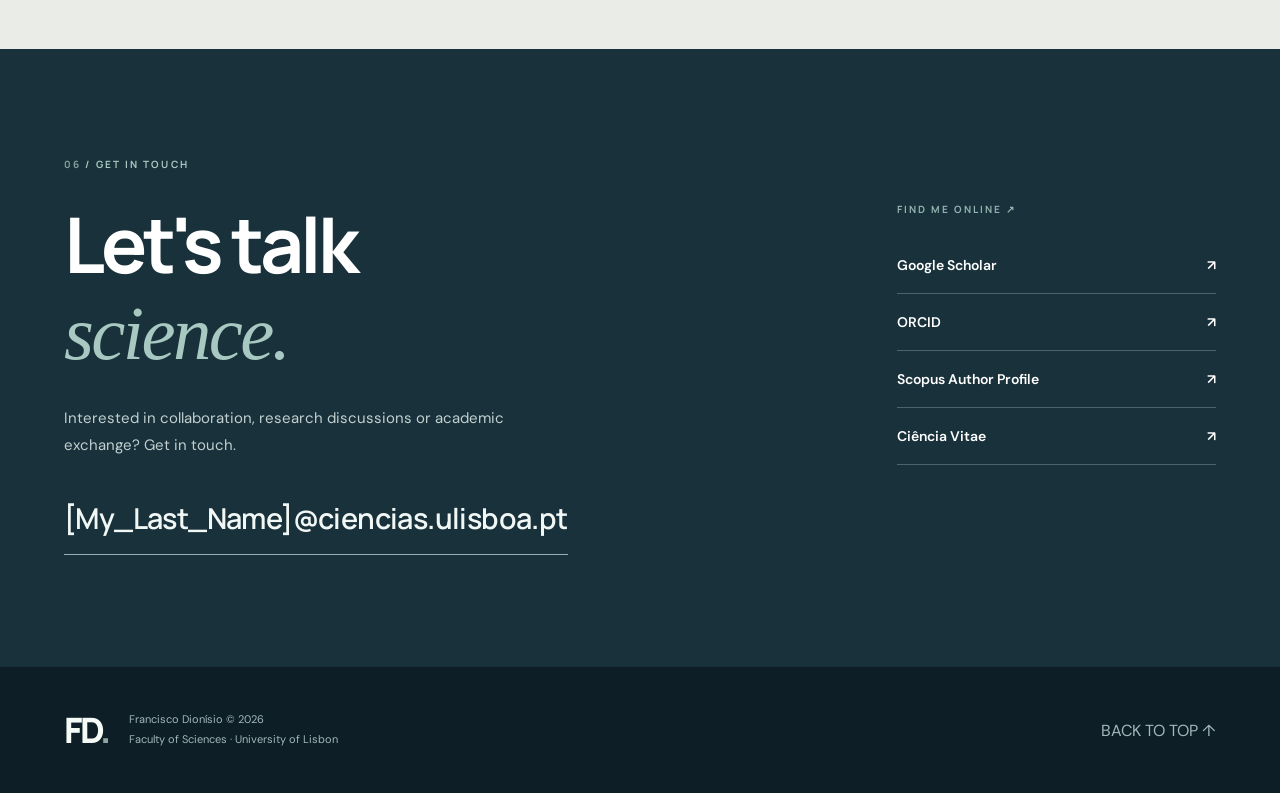
==== commit 843ae955: "Update index.html" ====
--- a/index.html
+++ b/index.html
@@ -70,7 +70,7 @@
                   <h1 id="hero-title">Evolutionary Ecology of<br><em>Microorganisms</em></h1>
                   <p class="hero-lead">We study how bacteria evolve, interact and exchange genes — and what these processes mean for antimicrobial resistance, virulence and public health.</p>
                   <p class="hero-role">Francisco Dionísio <span aria-hidden="true">/</span> Associate Professor with Habilitation<br>Faculty of Sciences · University of Lisbon</p>
-                  <div class="hero-actions"><a class="button button-light" href="#research">Explore my research <span aria-hidden="true">↗</span></a><a class="text-link text-link-light" href="#publications">Browse publications <span aria-hidden="true">↓</span></a></div>
+                  <div class="hero-actions"><a class="button button-light" href="#research">Explore our research <span aria-hidden="true">↗</span></a><a class="text-link text-link-light" href="#publications">Browse publications <span aria-hidden="true">↓</span></a></div>
               </div>
               <div class="hero-art" aria-label="Interactive scientific visualisation of a bacterial cell" role="group">
                   <div class="art-corner art-corner-tl"></div><div class="art-corner art-corner-br"></div>
@@ -91,7 +91,7 @@
           <div class="container split-layout">
               <div class="section-side"><span class="section-kicker"><span class="section-index">01</span> / ABOUT</span><div class="side-mark" aria-hidden="true"><span></span><span></span><span></span><span></span></div></div><div class="section-body">
                   <h2 class="section-heading" id="about-title">A quantitative approach to <em>biological questions.</em></h2>
-                  <div class="about-columns"><p class="lead-paragraph">I am an Associate Professor with Habilitation at the Faculty of Sciences, University of Lisbon. My research is centred on bacterial evolution and the emergence and spread of antibiotic resistance.</p><div><p>My work combines laboratory experimentation with computational and mathematical models to investigate how genetic interactions, horizontal gene transfer and ecological context shape evolutionary outcomes.</p><p>A complementary line of research explores the human and psychological factors associated with antibiotic use, connecting microbiology to broader public-health questions.</p></div></div>
+                  <div class="about-columns"><p class="lead-paragraph">I am an Associate Professor with Habilitation at the Faculty of Sciences, University of Lisbon. Our research is centered on bacterial evolution and the emergence and spread of antibiotic resistance.</p><div><p>My work combines laboratory experimentation with computational and mathematical models to investigate how genetic interactions, horizontal gene transfer and ecological context shape evolutionary outcomes.</p><p>A complementary line of research explores the human and psychological factors associated with antibiotic use, connecting microbiology to broader public-health questions.</p></div></div>
                   <a class="inline-arrow" href="https://orcid.org/0000-0002-3653-1511" target="_blank" rel="noopener noreferrer">View my ORCID profile <span aria-hidden="true">↗</span></a>
               </div>
           </div>
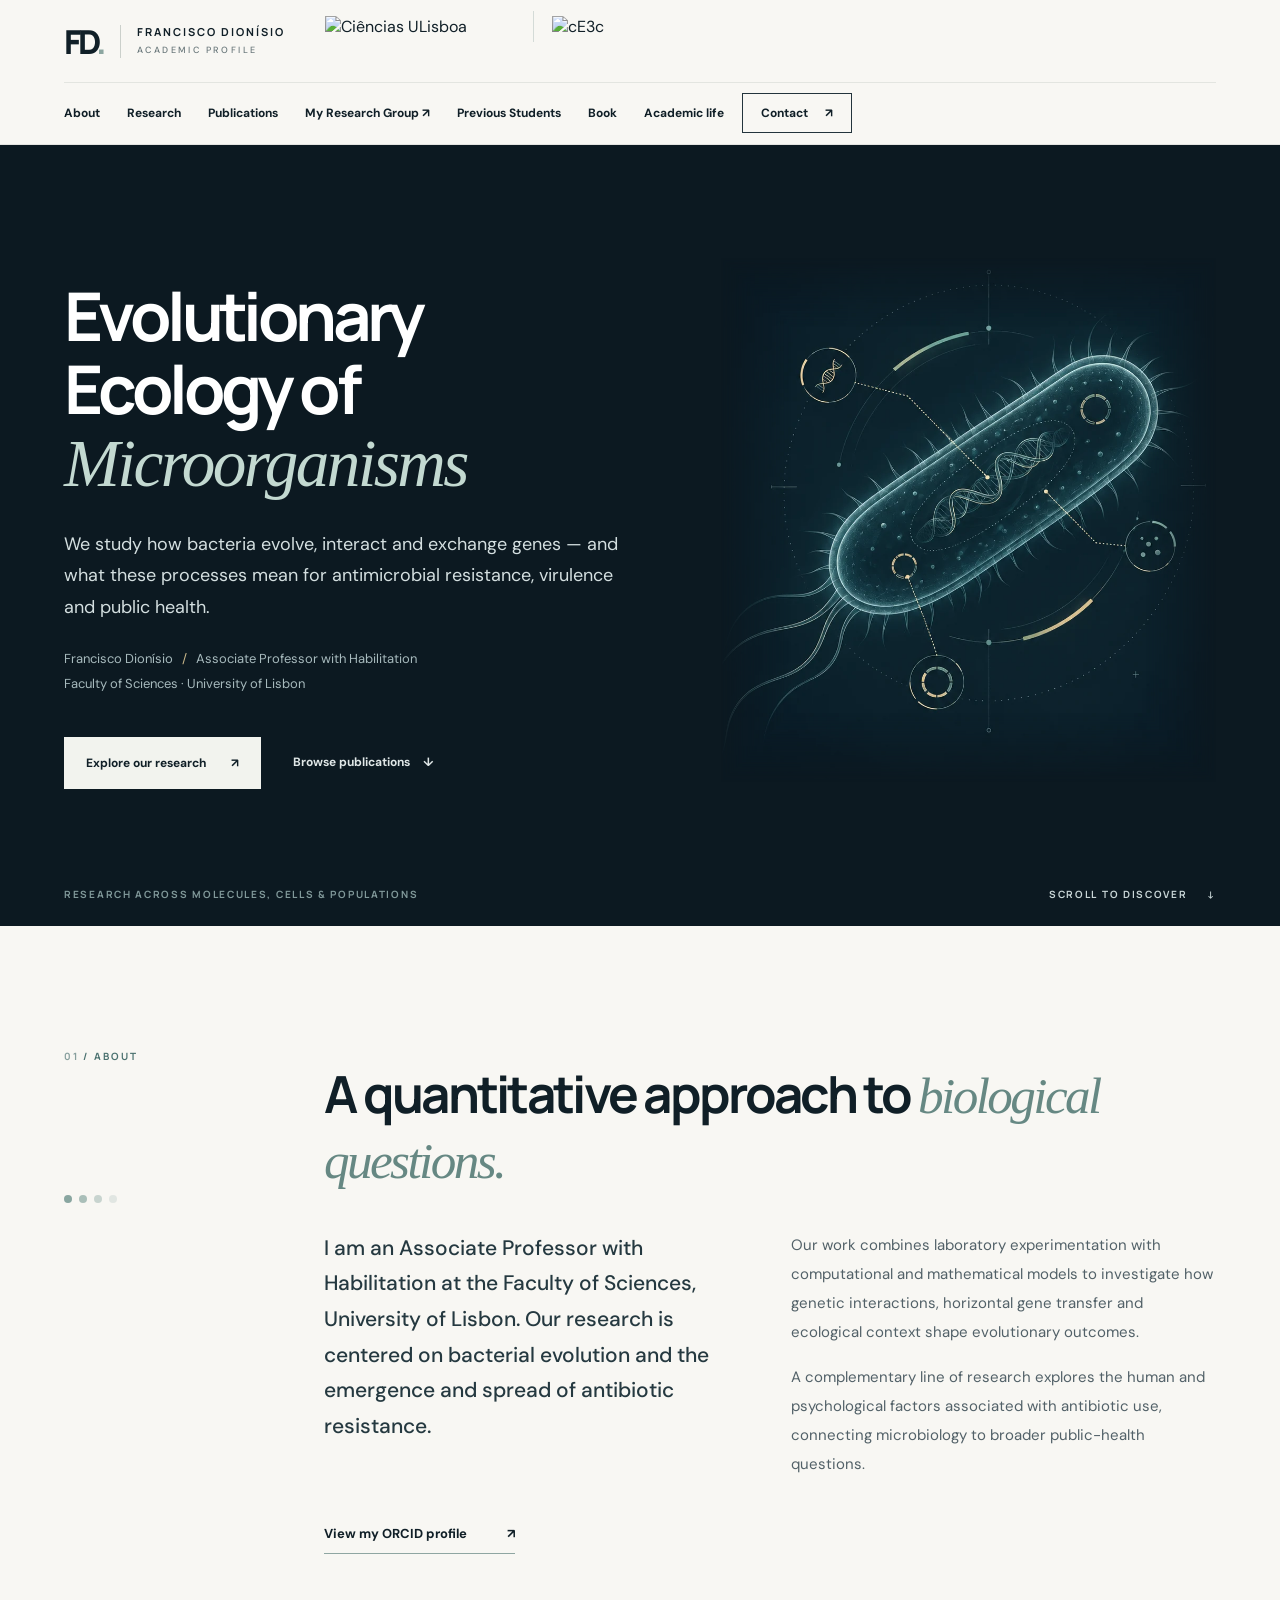
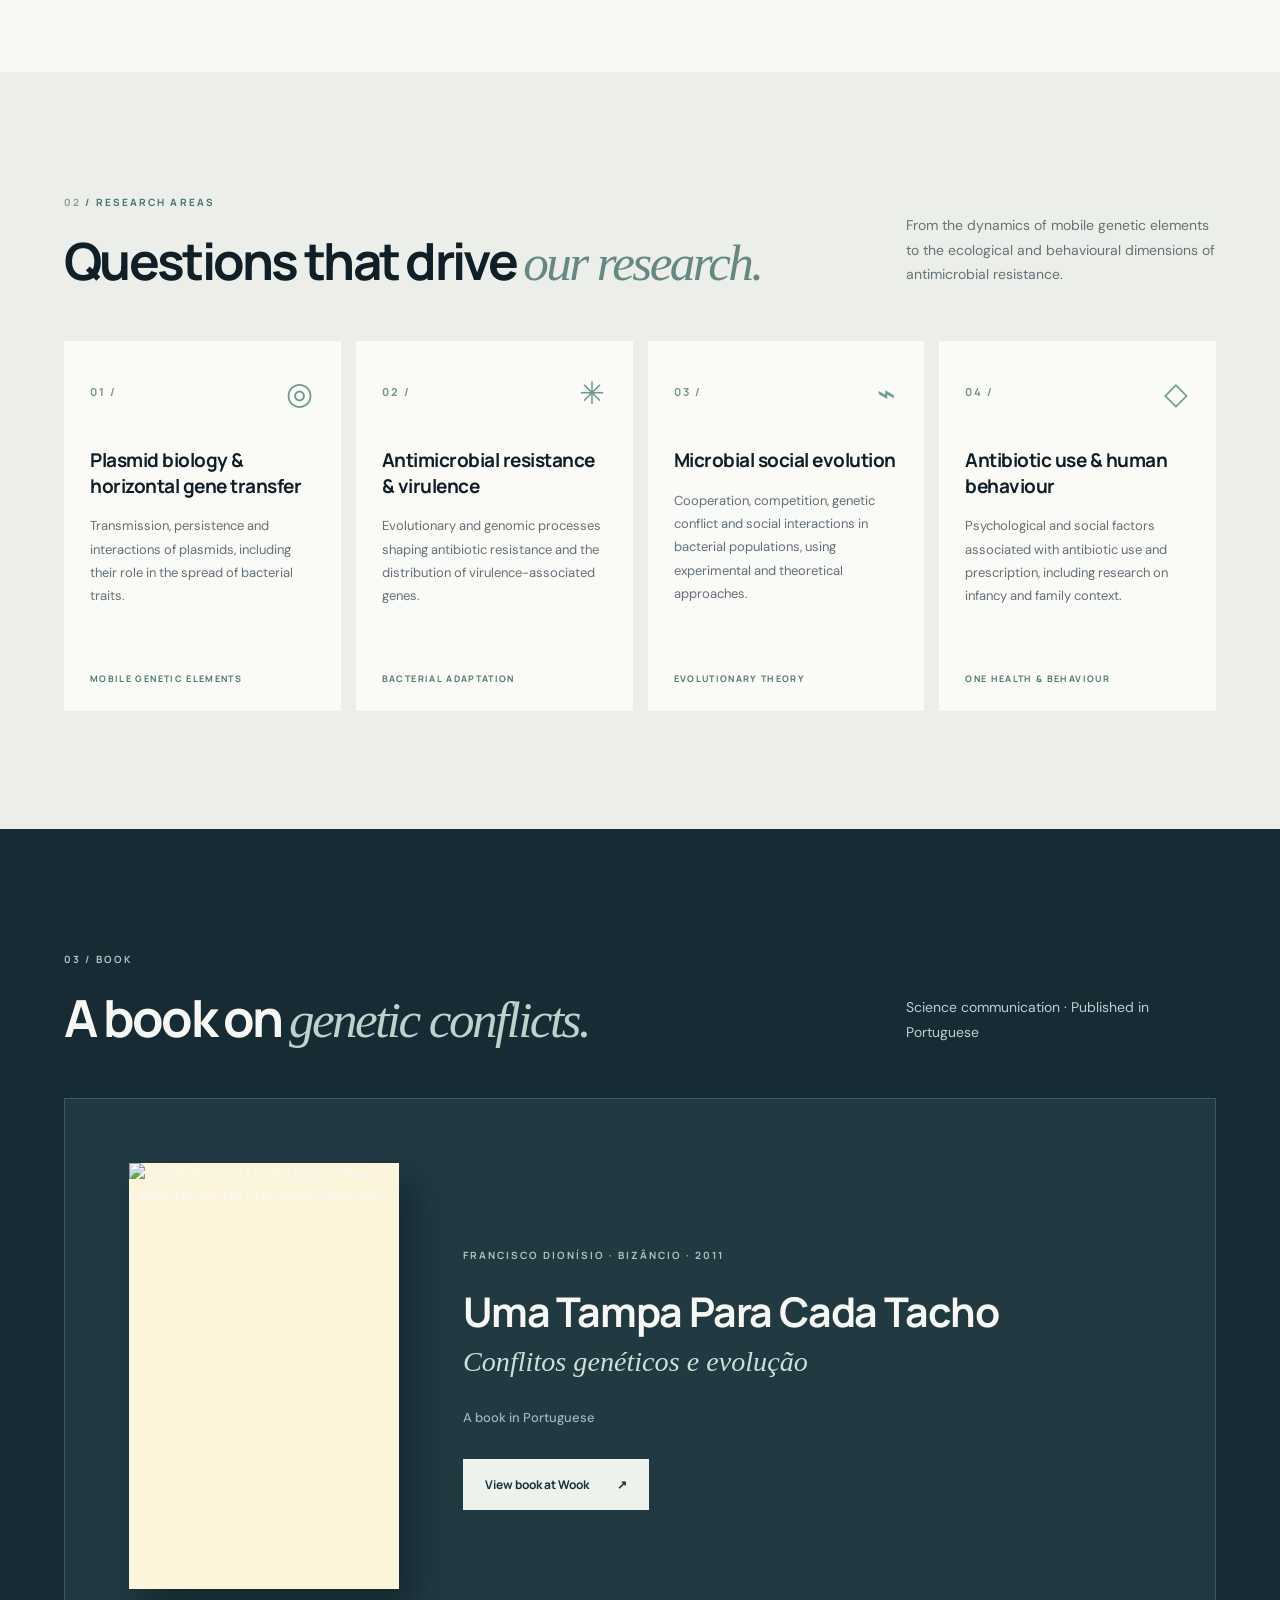
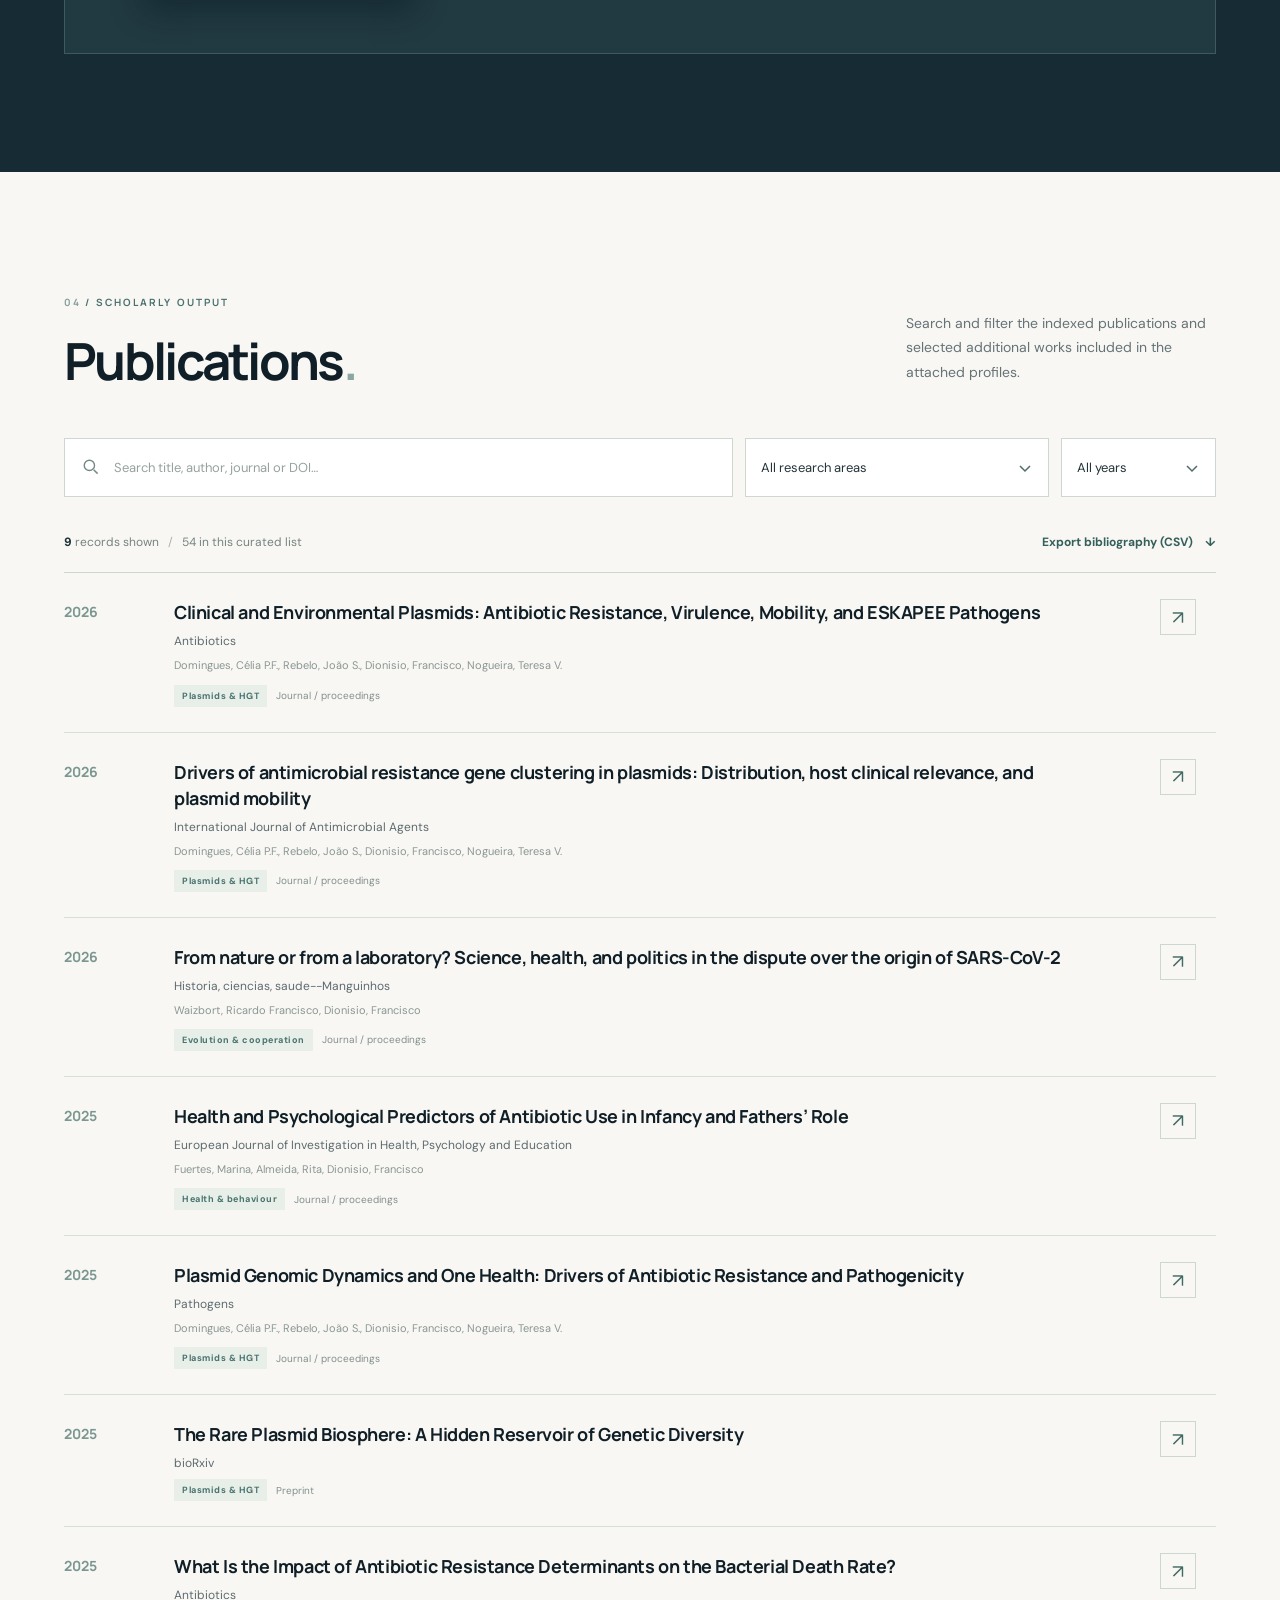
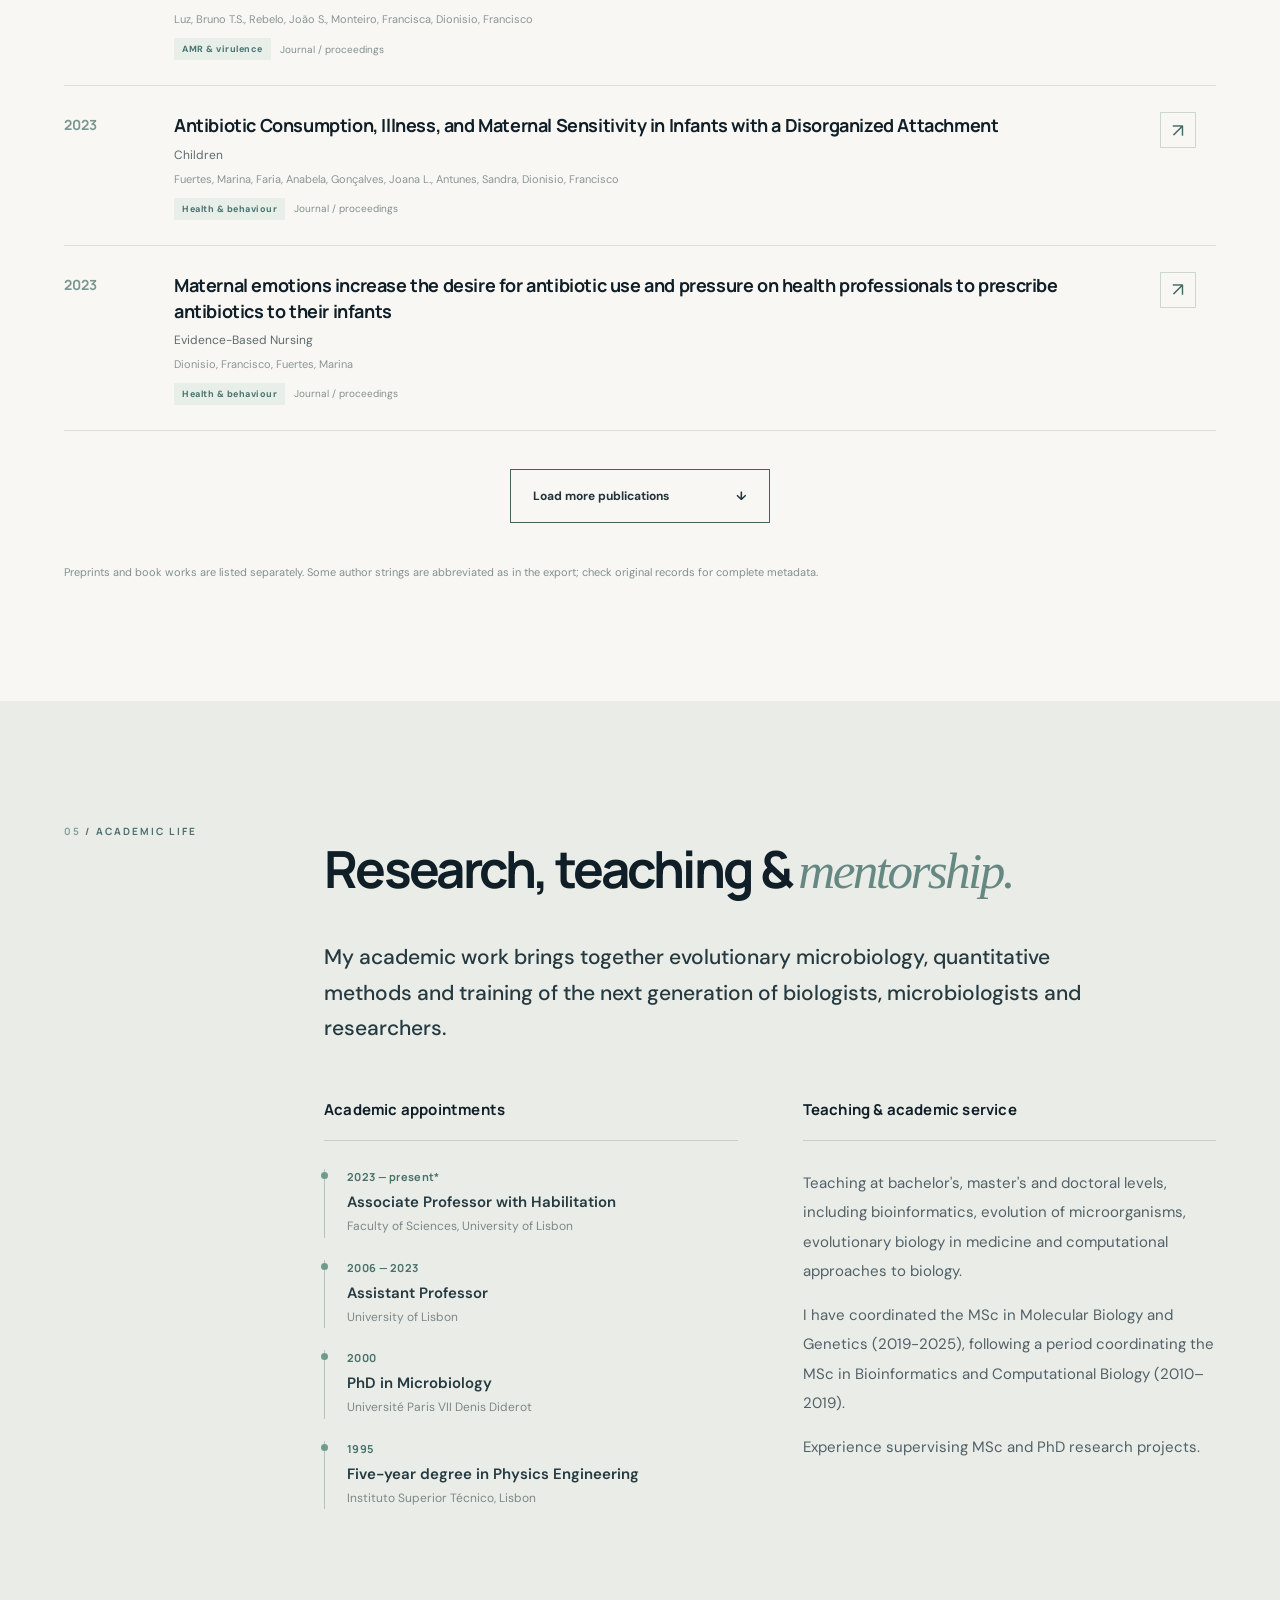
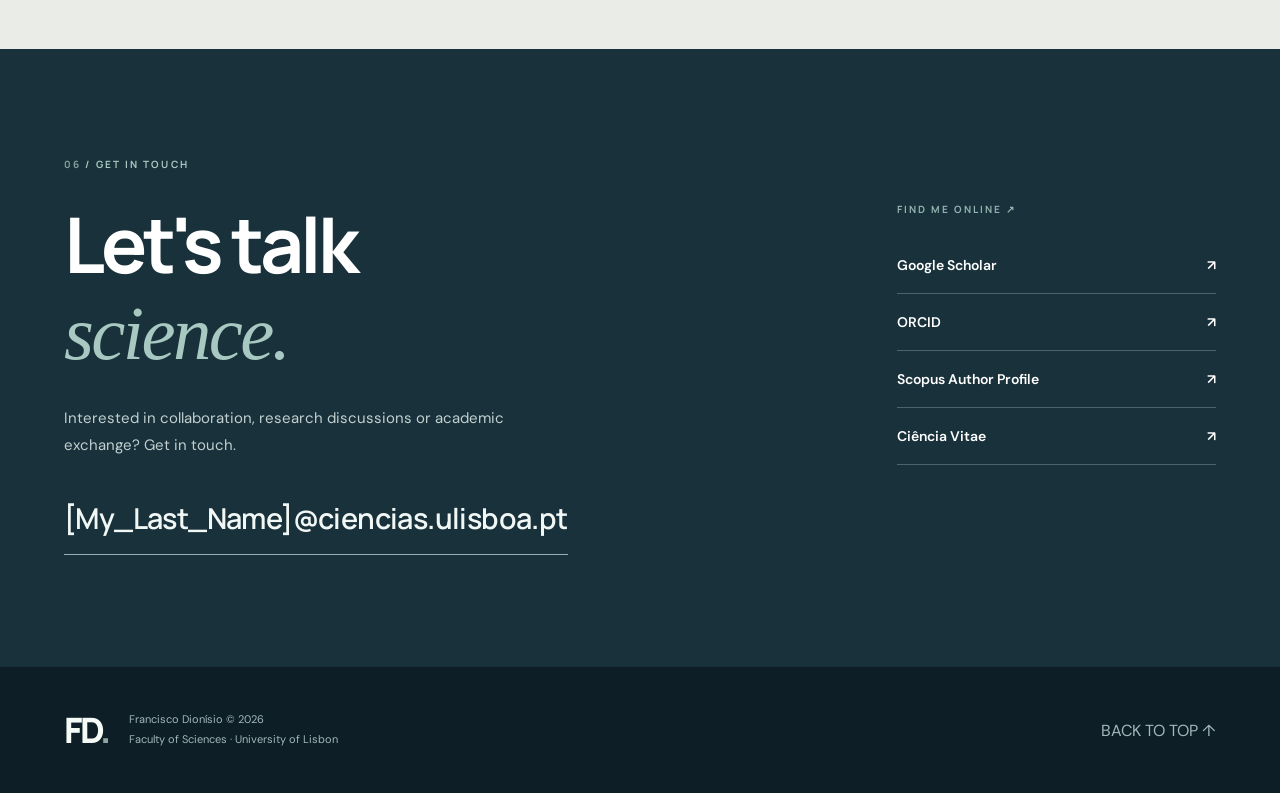
==== commit 885a92dc: "Update index.html" ====
--- a/index.html
+++ b/index.html
@@ -91,7 +91,7 @@
           <div class="container split-layout">
               <div class="section-side"><span class="section-kicker"><span class="section-index">01</span> / ABOUT</span><div class="side-mark" aria-hidden="true"><span></span><span></span><span></span><span></span></div></div><div class="section-body">
                   <h2 class="section-heading" id="about-title">A quantitative approach to <em>biological questions.</em></h2>
-                  <div class="about-columns"><p class="lead-paragraph">I am an Associate Professor with Habilitation at the Faculty of Sciences, University of Lisbon. Our research is centered on bacterial evolution and the emergence and spread of antibiotic resistance.</p><div><p>My work combines laboratory experimentation with computational and mathematical models to investigate how genetic interactions, horizontal gene transfer and ecological context shape evolutionary outcomes.</p><p>A complementary line of research explores the human and psychological factors associated with antibiotic use, connecting microbiology to broader public-health questions.</p></div></div>
+                  <div class="about-columns"><p class="lead-paragraph">I am an Associate Professor with Habilitation at the Faculty of Sciences, University of Lisbon. Our research is centered on bacterial evolution and the emergence and spread of antibiotic resistance.</p><div><p>Our work combines laboratory experimentation with computational and mathematical models to investigate how genetic interactions, horizontal gene transfer and ecological context shape evolutionary outcomes.</p><p>A complementary line of research explores the human and psychological factors associated with antibiotic use, connecting microbiology to broader public-health questions.</p></div></div>
                   <a class="inline-arrow" href="https://orcid.org/0000-0002-3653-1511" target="_blank" rel="noopener noreferrer">View my ORCID profile <span aria-hidden="true">↗</span></a>
               </div>
           </div>
@@ -99,7 +99,7 @@
 
       <section class="section research-section" id="research" aria-labelledby="research-title">
           <div class="container">
-              <div class="section-header"><div><span class="section-kicker"><span class="section-index">02</span> / RESEARCH AREAS</span><h2 class="section-heading" id="research-title">Questions that drive <em>my research.</em></h2></div><p>From the dynamics of mobile genetic elements to the ecological and behavioural dimensions of antimicrobial resistance.</p></div>
+              <div class="section-header"><div><span class="section-kicker"><span class="section-index">02</span> / RESEARCH AREAS</span><h2 class="section-heading" id="research-title">Questions that drive <em>our research.</em></h2></div><p>From the dynamics of mobile genetic elements to the ecological and behavioural dimensions of antimicrobial resistance.</p></div>
               <div class="research-grid">
                   <article class="research-card"><div class="research-card-head"><span>01 /</span><span class="research-icon" aria-hidden="true">◎</span></div><h3>Plasmid biology & horizontal gene transfer</h3><p>Transmission, persistence and interactions of plasmids, including their role in the spread of bacterial traits.</p><span class="research-tag">MOBILE GENETIC ELEMENTS</span></article>
                   <article class="research-card"><div class="research-card-head"><span>02 /</span><span class="research-icon" aria-hidden="true">✳</span></div><h3>Antimicrobial resistance & virulence</h3><p>Evolutionary and genomic processes shaping antibiotic resistance and the distribution of virulence-associated genes.</p><span class="research-tag">BACTERIAL ADAPTATION</span></article>
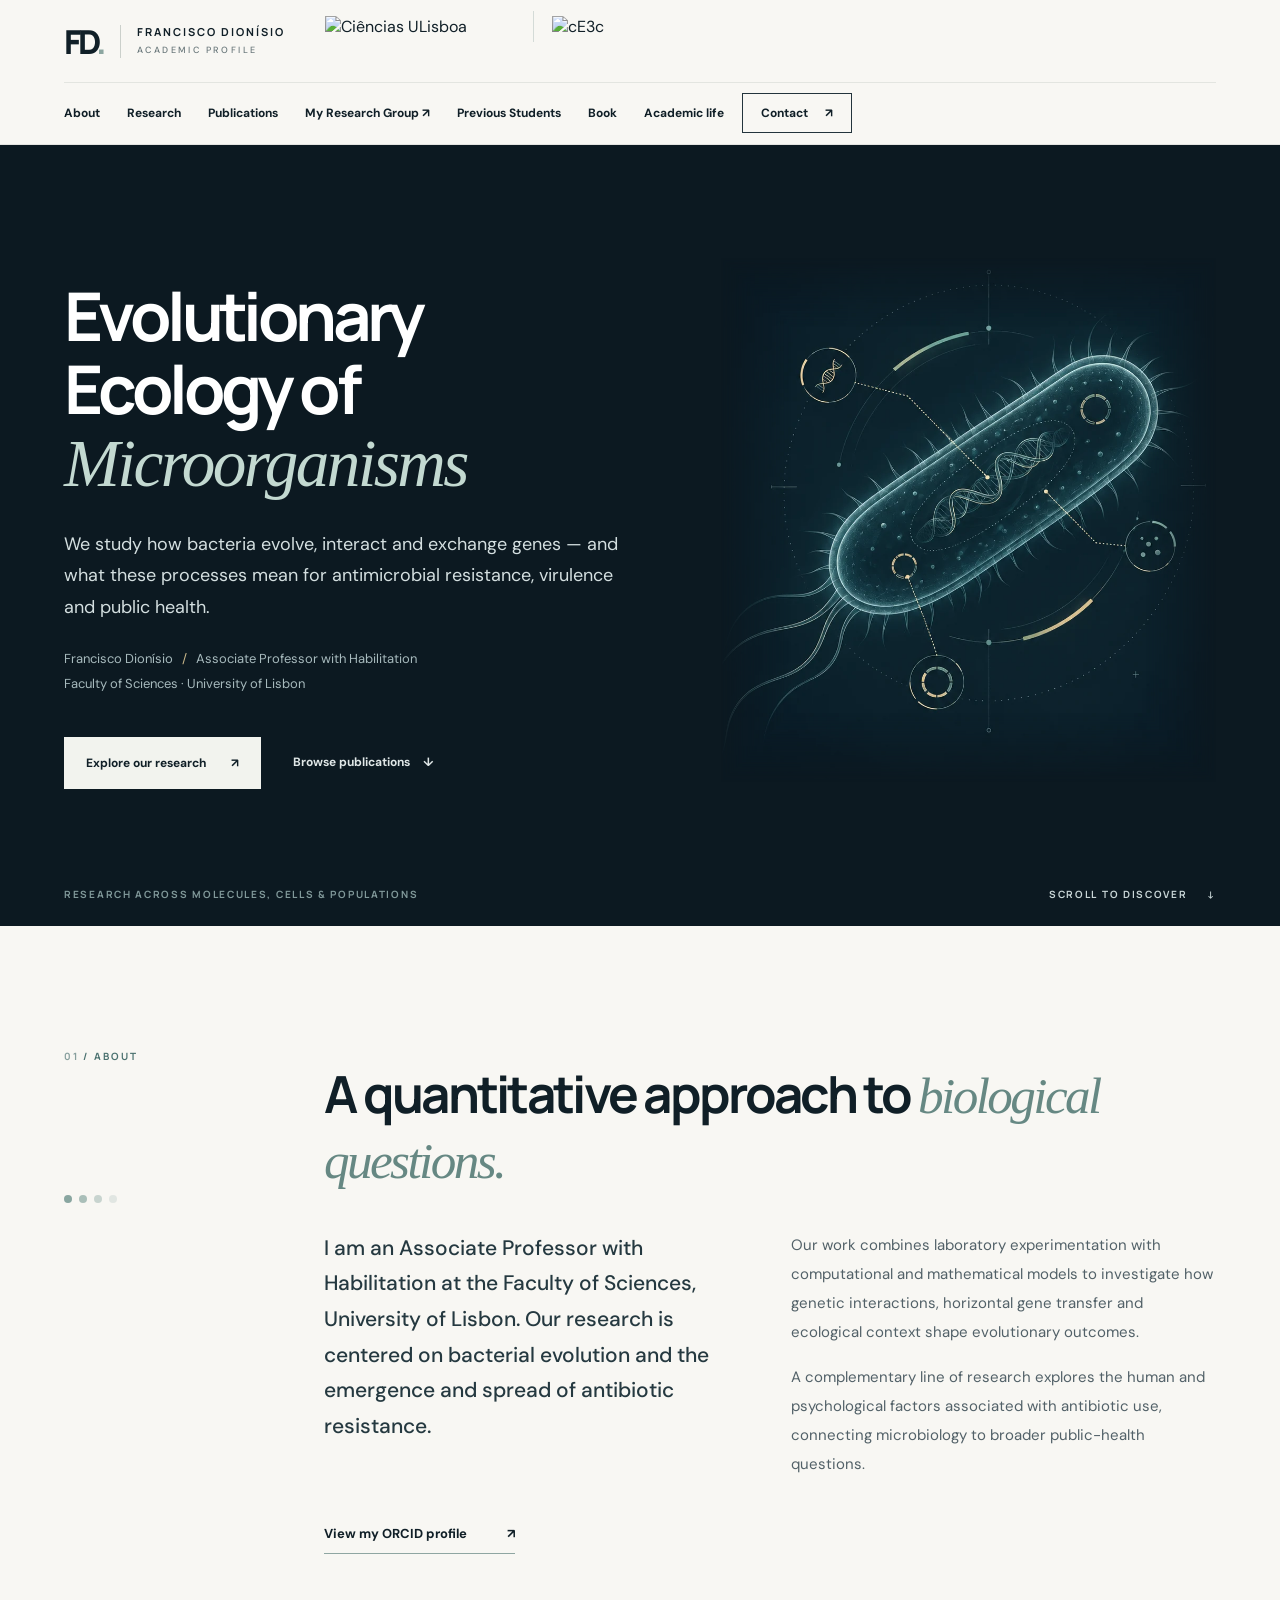
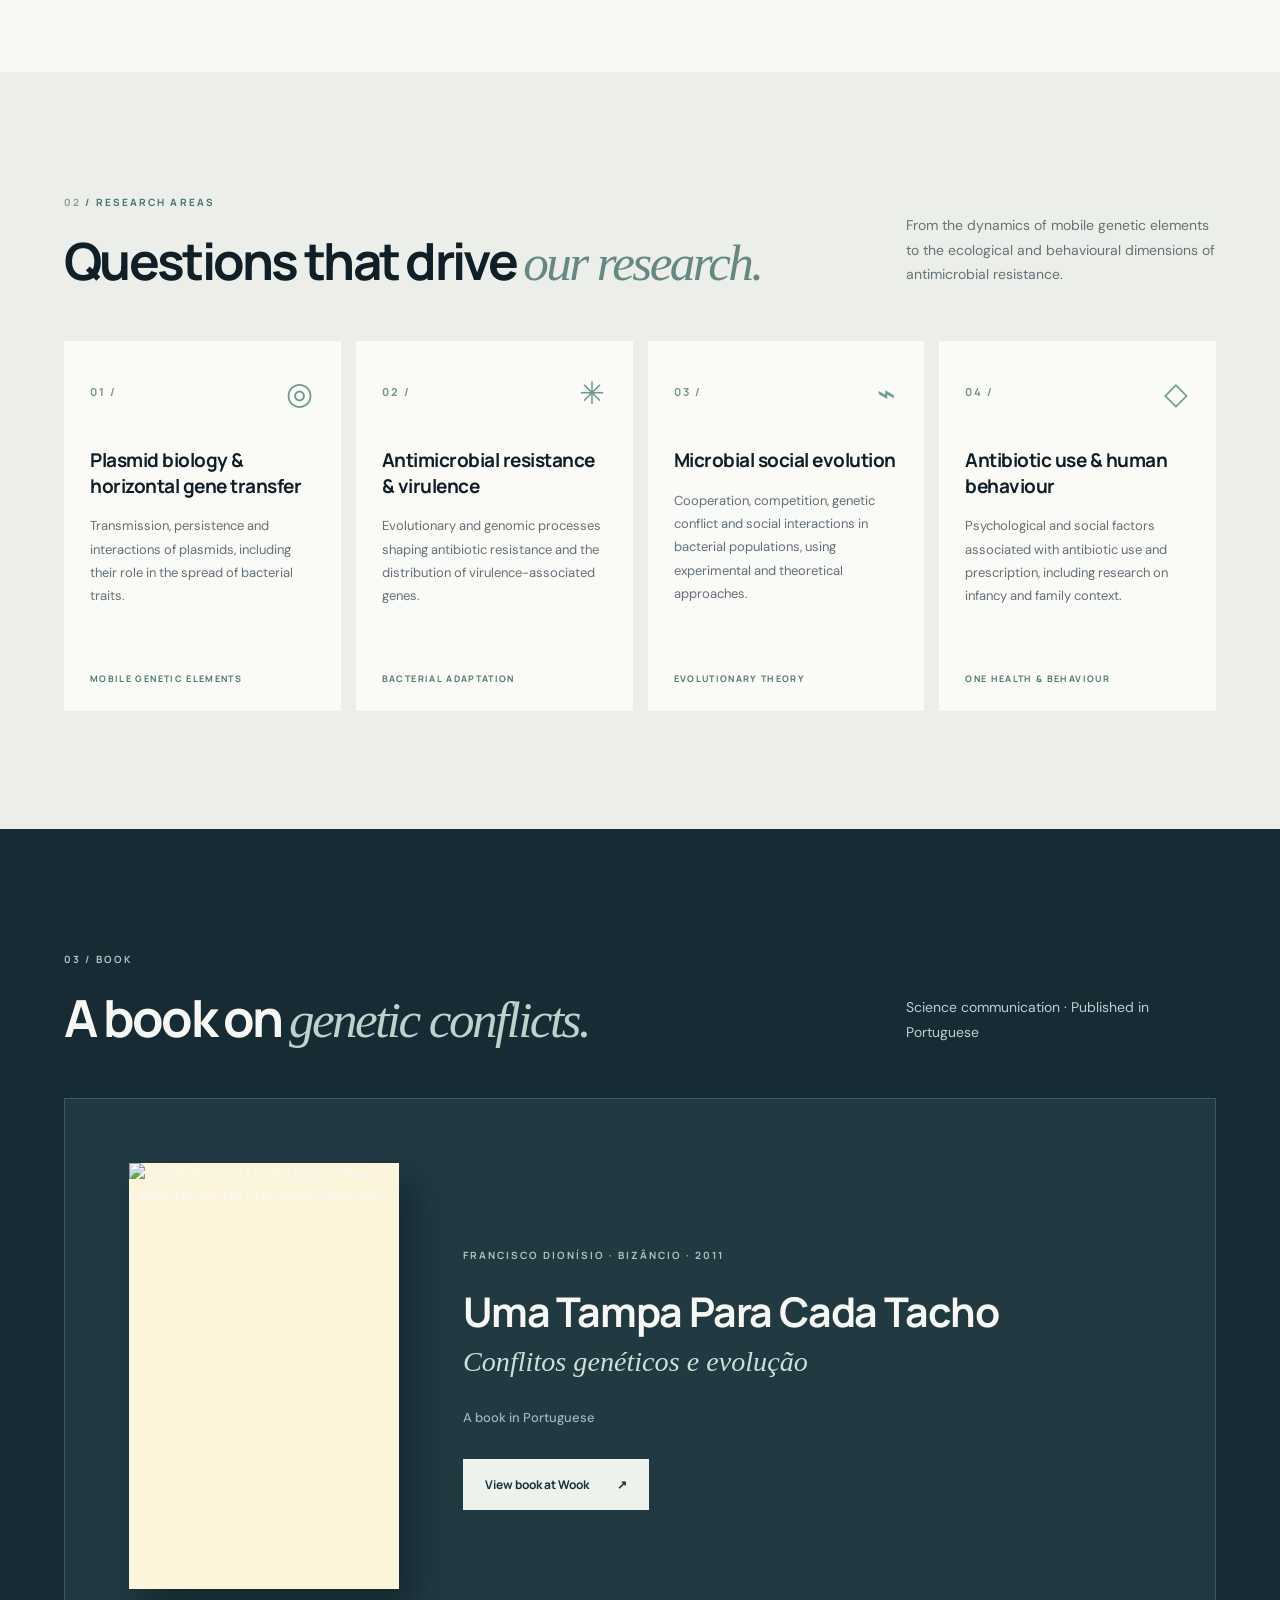
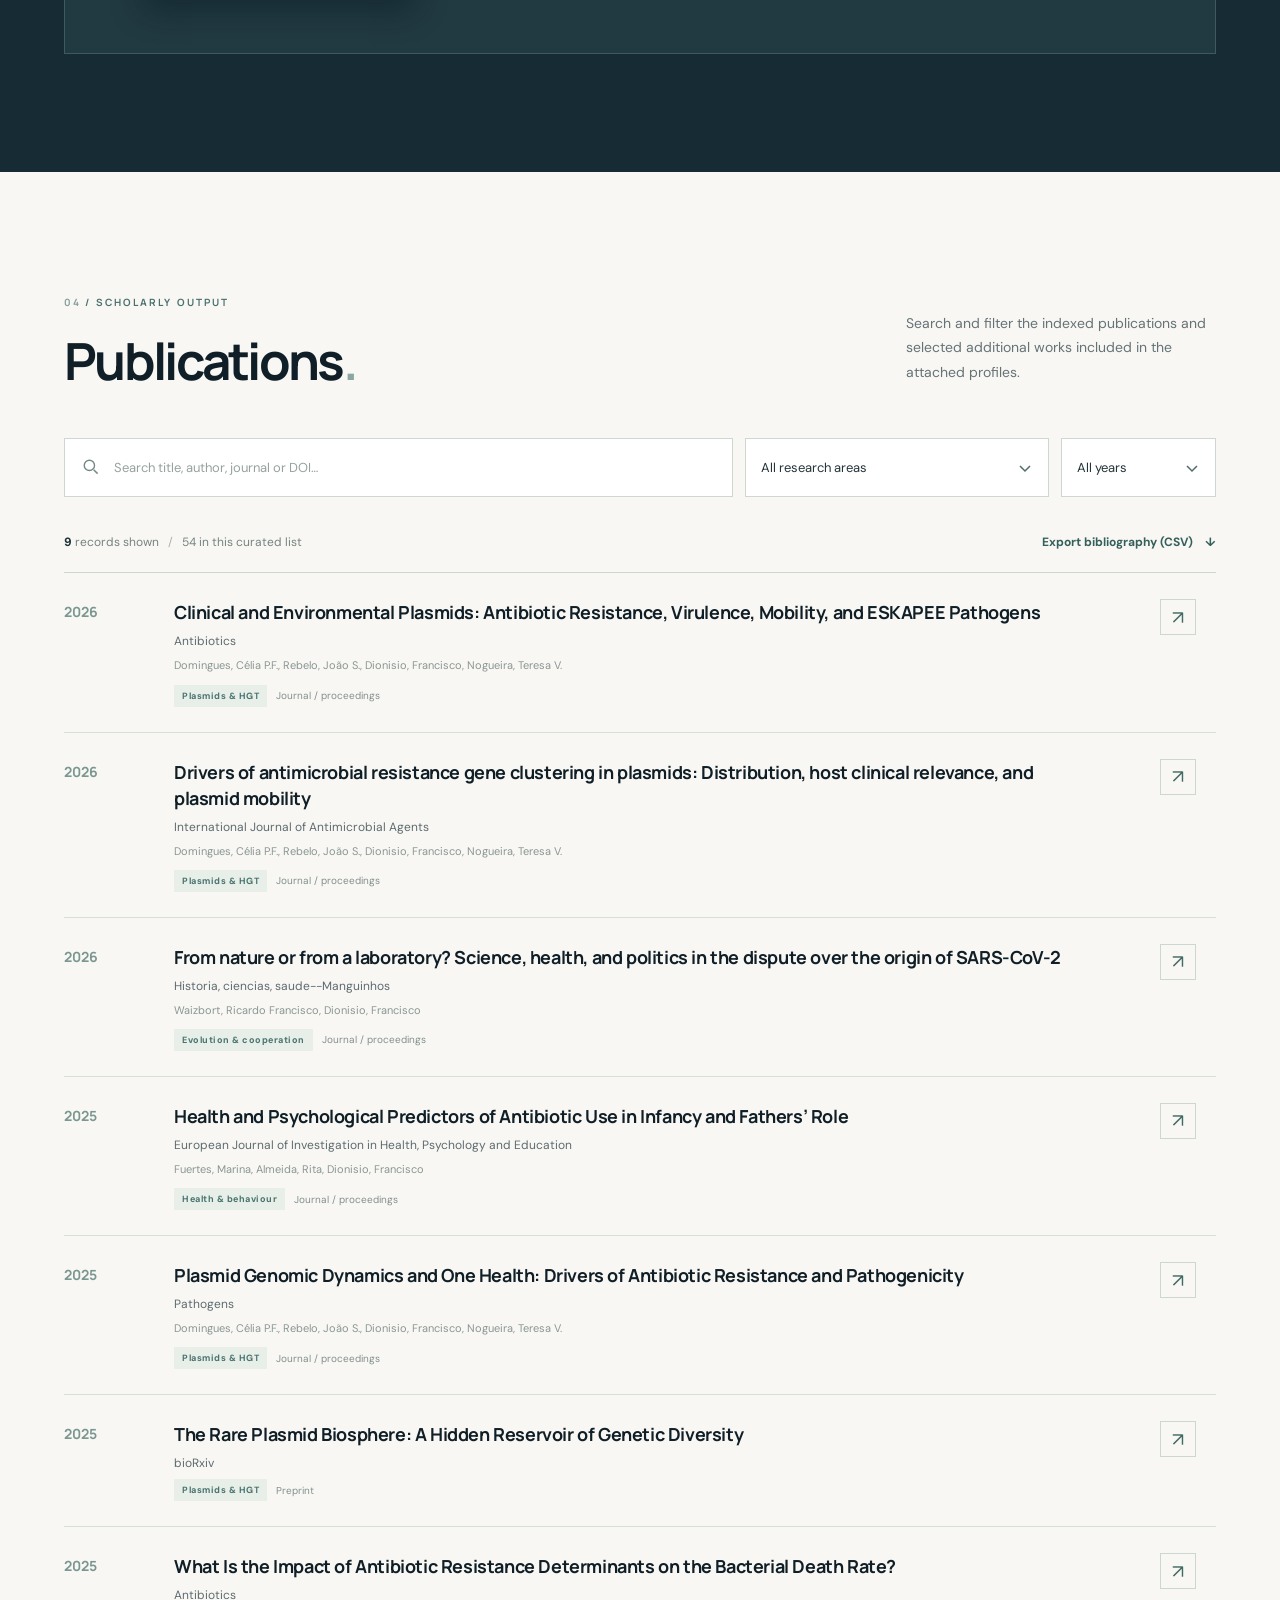
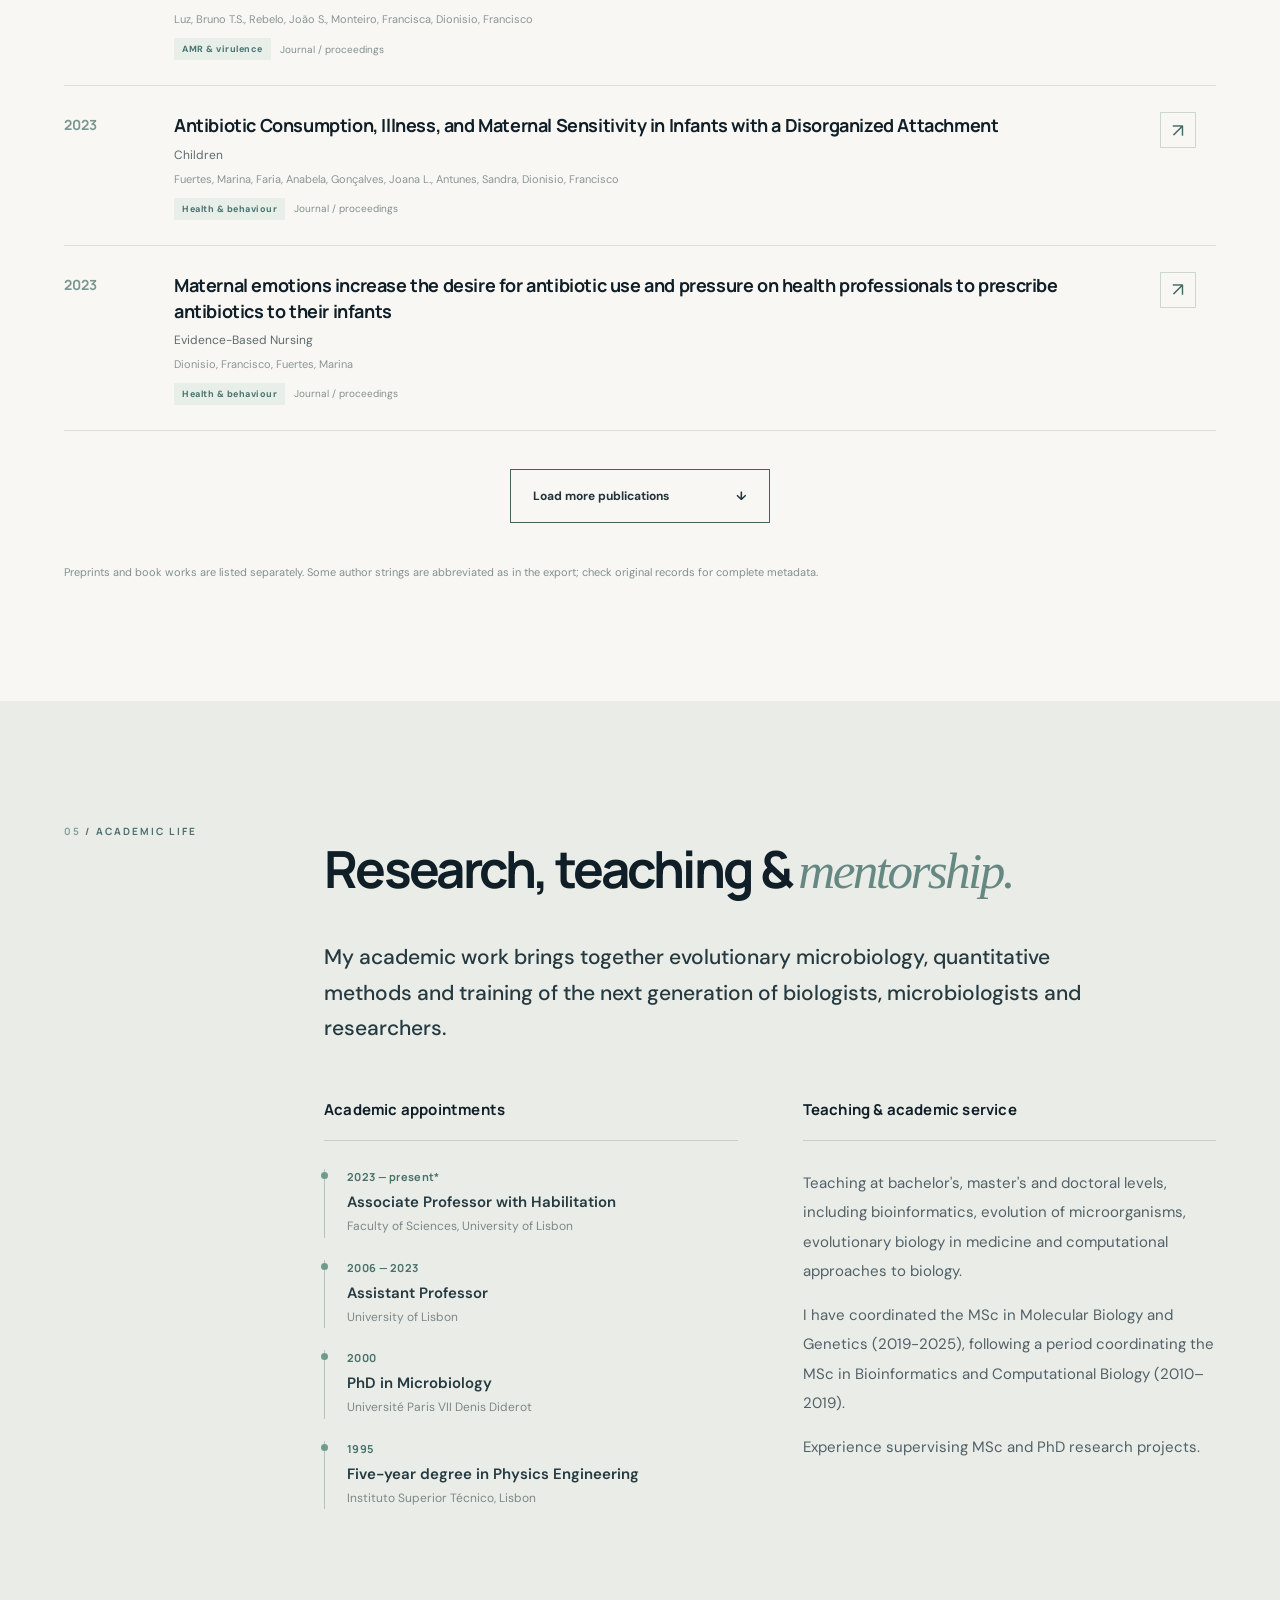
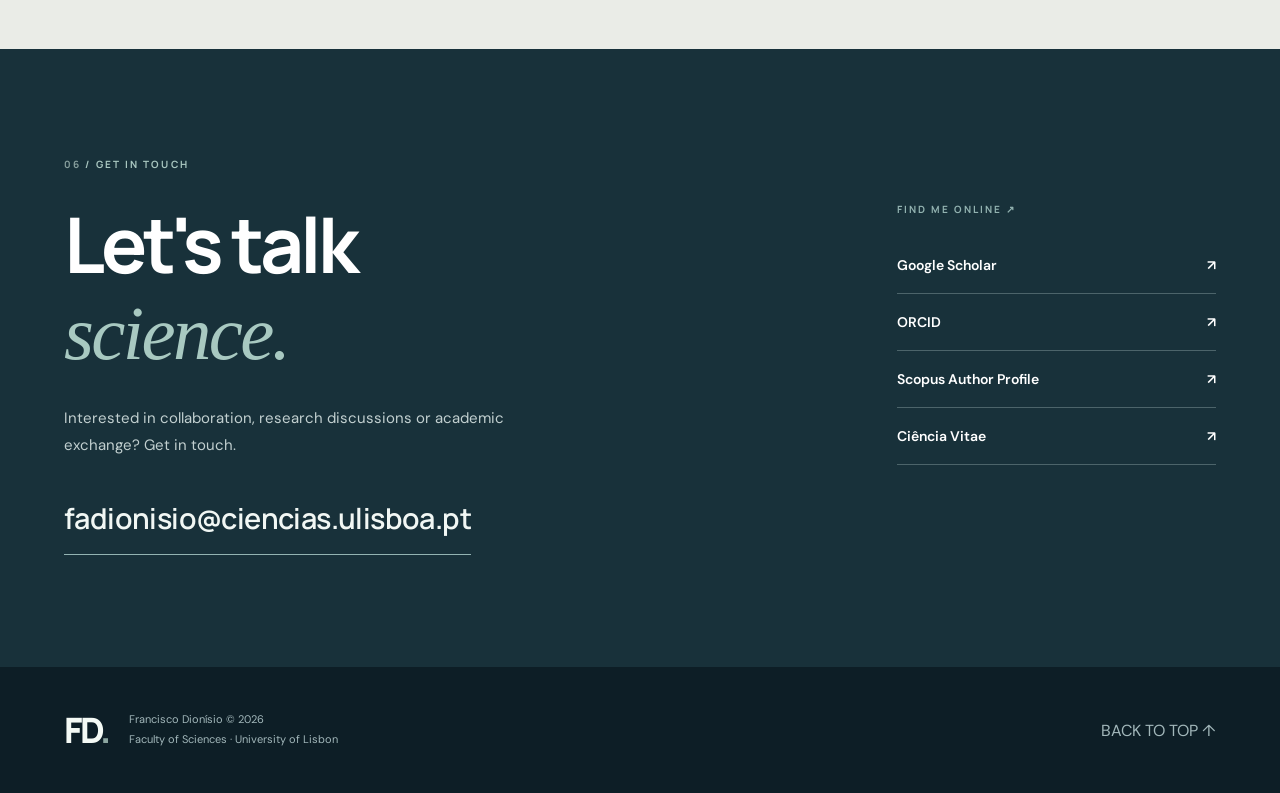
==== commit a33a00f5: "Update index.html" ====
--- a/index.html
+++ b/index.html
@@ -1,3 +1,4 @@
+
 <!doctype html>
 <html lang="en">
 <head>
@@ -19,10 +20,17 @@
 </head>
 <body>
   <a class="skip-link" href="#main">Skip to content</a>
+
   <header class="site-header" id="top">
     <div class="container academic-header">
-      <!-- Linha superior: identidade pessoal -->
-      <a class="wordmark header-brand" href="#top" aria-label="Francisco Dionísio — Home">
+
+      <!-- Upper row: personal identity -->
+      <!-- CORRECTED: FD now scrolls to the absolute top -->
+
+      <a class="wordmark header-brand"
+         href="/"
+         onclick="window.scrollTo({top: 0, left: 0, behavior: 'smooth'}); return false;"
+         aria-label="Francisco Dionísio — Home">
         <span class="wordmark-symbol">FD<span>.</span></span>
         <span class="wordmark-divider"></span>
         <span class="wordmark-label">FRANCISCO DIONÍSIO<small>ACADEMIC PROFILE</small></span>
@@ -42,17 +50,24 @@
       <!-- Beside the name: Contact button -->
       <a href="#contact" class="header-contact">Contact <span aria-hidden="true">↗</span></a>
 
-      <!-- Botão para abrir o menu em telemóveis e tablets -->
-      <button class="menu-button header-menu-button" id="menu-button" type="button" aria-label="Open navigation" aria-controls="main-nav" aria-expanded="false">
+      <!-- Mobile navigation button -->
+      <button class="menu-button header-menu-button"
+              id="menu-button"
+              type="button"
+              aria-label="Open navigation"
+              aria-controls="main-nav"
+              aria-expanded="false">
         <span></span><span></span><span></span>
       </button>
 
-      <!-- Segunda linha: navegação -->
+      <!-- Second row: navigation -->
       <nav class="main-nav header-main-nav" id="main-nav" aria-label="Main navigation">
         <a href="#about">About</a>
         <a href="#research">Research</a>
         <a href="#publications">Publications</a>
-        <a href="https://www.ce3c.pt/en/research/research-groups/evolutionary-perspectives-in-a-changing-world/evolutionary-ecology-of-microorganisms" target="_blank" rel="noopener noreferrer">My Research Group <span aria-hidden="true">↗</span></a>
+        <a href="https://www.ce3c.pt/en/research/research-groups/evolutionary-perspectives-in-a-changing-world/evolutionary-ecology-of-microorganisms" target="_blank" rel="noopener noreferrer">
+          My Research Group <span aria-hidden="true">↗</span>
+        </a>
         <a href="previous-students.html">Previous Students</a>
         <a href="#featured">Book</a>
         <a href="#academic">Academic life</a>
@@ -62,130 +77,493 @@
   </header>
 
   <main id="main">
-      <section class="hero" aria-labelledby="hero-title">
-          <div class="hero-grain" aria-hidden="true"></div>
-          <div class="container hero-grid">
-              <div class="hero-copy">
-                  
-                  <h1 id="hero-title">Evolutionary Ecology of<br><em>Microorganisms</em></h1>
-                  <p class="hero-lead">We study how bacteria evolve, interact and exchange genes — and what these processes mean for antimicrobial resistance, virulence and public health.</p>
-                  <p class="hero-role">Francisco Dionísio <span aria-hidden="true">/</span> Associate Professor with Habilitation<br>Faculty of Sciences · University of Lisbon</p>
-                  <div class="hero-actions"><a class="button button-light" href="#research">Explore our research <span aria-hidden="true">↗</span></a><a class="text-link text-link-light" href="#publications">Browse publications <span aria-hidden="true">↓</span></a></div>
+
+    <!-- HERO SECTION -->
+    <section class="hero" aria-labelledby="hero-title">
+      <div class="hero-grain" aria-hidden="true"></div>
+
+      <div class="container hero-grid">
+        <div class="hero-copy">
+          <h1 id="hero-title">Evolutionary Ecology of<br><em>Microorganisms</em></h1>
+
+          <p class="hero-lead">
+            We study how bacteria evolve, interact and exchange genes — and what these processes mean for antimicrobial resistance, virulence and public health.
+          </p>
+
+          <p class="hero-role">
+            Francisco Dionísio <span aria-hidden="true">/</span> Associate Professor with Habilitation<br>
+            Faculty of Sciences · University of Lisbon
+          </p>
+
+          <div class="hero-actions">
+            <a class="button button-light" href="#research">
+              Explore our research <span aria-hidden="true">↗</span>
+            </a>
+            <a class="text-link text-link-light" href="#publications">
+              Browse publications <span aria-hidden="true">↓</span>
+            </a>
+          </div>
+        </div>
+
+        <div class="hero-art"
+             aria-label="Interactive scientific visualisation of a bacterial cell"
+             role="group">
+
+          <div class="art-corner art-corner-tl"></div>
+          <div class="art-corner art-corner-br"></div>
+
+          <div class="art-inner">
+            <div class="art-topline">
+              <span>MICROBIAL SYSTEMS</span>
+              <span>01 / 04</span>
+            </div>
+
+            <div class="bacterium-sciart-stage"
+                 data-bacterium-3d
+                 role="img"
+                 aria-label="A three-dimensional artistic bacterium rotating through 360 degrees, showing its surface, plasmid-like DNA loops, and flagella">
+
+              <span class="sciart-orbit sciart-orbit-one" aria-hidden="true"></span>
+              <span class="sciart-orbit sciart-orbit-two" aria-hidden="true"></span>
+
+              <span class="sciart-hint" aria-hidden="true">
+                DRAG TO EXPLORE <span>↔</span> 3D MODEL
+              </span>
+            </div>
+
+            <div class="art-bottomline">
+              <span>EVOLUTION × ECOLOGY × GENETICS</span>
+              <span class="art-seal">FD / 26</span>
+            </div>
+          </div>
+        </div>
+      </div>
+
+      <div class="container hero-bottom">
+        <span>RESEARCH ACROSS MOLECULES, CELLS & POPULATIONS</span>
+        <span class="hero-scroll">
+          SCROLL TO DISCOVER <span aria-hidden="true">↓</span>
+        </span>
+      </div>
+    </section>
+
+    <!-- ABOUT SECTION -->
+    <section class="section about-section" id="about" aria-labelledby="about-title">
+      <div class="container split-layout">
+        <div class="section-side">
+          <span class="section-kicker">
+            <span class="section-index">01</span> / ABOUT
+          </span>
+          <div class="side-mark" aria-hidden="true">
+            <span></span><span></span><span></span><span></span>
+          </div>
+        </div>
+
+        <div class="section-body">
+          <h2 class="section-heading" id="about-title">
+            A quantitative approach to <em>biological questions.</em>
+          </h2>
+
+          <div class="about-columns">
+            <p class="lead-paragraph">
+              I am an Associate Professor with Habilitation at the Faculty of Sciences, University of Lisbon. Our research is centered on bacterial evolution and the emergence and spread of antibiotic resistance.
+            </p>
+
+            <div>
+              <p>
+                Our work combines laboratory experimentation with computational and mathematical models to investigate how genetic interactions, horizontal gene transfer and ecological context shape evolutionary outcomes.
+              </p>
+              <p>
+                A complementary line of research explores the human and psychological factors associated with antibiotic use, connecting microbiology to broader public-health questions.
+              </p>
+            </div>
+          </div>
+
+          <a class="inline-arrow"
+             href="https://orcid.org/0000-0002-3653-1511"
+             target="_blank"
+             rel="noopener noreferrer">
+            View my ORCID profile <span aria-hidden="true">↗</span>
+          </a>
+        </div>
+      </div>
+    </section>
+
+    <!-- RESEARCH SECTION -->
+    <section class="section research-section" id="research" aria-labelledby="research-title">
+      <div class="container">
+
+        <div class="section-header">
+          <div>
+            <span class="section-kicker">
+              <span class="section-index">02</span> / RESEARCH AREAS
+            </span>
+            <h2 class="section-heading" id="research-title">
+              Questions that drive <em>our research.</em>
+            </h2>
+          </div>
+
+          <p>
+            From the dynamics of mobile genetic elements to the ecological and behavioural dimensions of antimicrobial resistance.
+          </p>
+        </div>
+
+        <div class="research-grid">
+
+          <article class="research-card">
+            <div class="research-card-head">
+              <span>01 /</span>
+              <span class="research-icon" aria-hidden="true">◎</span>
+            </div>
+            <h3>Plasmid biology & horizontal gene transfer</h3>
+            <p>
+              Transmission, persistence and interactions of plasmids, including their role in the spread of bacterial traits.
+            </p>
+            <span class="research-tag">MOBILE GENETIC ELEMENTS</span>
+          </article>
+
+          <article class="research-card">
+            <div class="research-card-head">
+              <span>02 /</span>
+              <span class="research-icon" aria-hidden="true">✳</span>
+            </div>
+            <h3>Antimicrobial resistance & virulence</h3>
+            <p>
+              Evolutionary and genomic processes shaping antibiotic resistance and the distribution of virulence-associated genes.
+            </p>
+            <span class="research-tag">BACTERIAL ADAPTATION</span>
+          </article>
+
+          <article class="research-card">
+            <div class="research-card-head">
+              <span>03 /</span>
+              <span class="research-icon" aria-hidden="true">⌁</span>
+            </div>
+            <h3>Microbial social evolution</h3>
+            <p>
+              Cooperation, competition, genetic conflict and social interactions in bacterial populations, using experimental and theoretical approaches.
+            </p>
+            <span class="research-tag">EVOLUTIONARY THEORY</span>
+          </article>
+
+          <article class="research-card">
+            <div class="research-card-head">
+              <span>04 /</span>
+              <span class="research-icon" aria-hidden="true">◇</span>
+            </div>
+            <h3>Antibiotic use & human behaviour</h3>
+            <p>
+              Psychological and social factors associated with antibiotic use and prescription, including research on infancy and family context.
+            </p>
+            <span class="research-tag">ONE HEALTH & BEHAVIOUR</span>
+          </article>
+
+        </div>
+      </div>
+    </section>
+
+    <!-- BOOK SECTION -->
+    <section class="section book-section" id="featured" aria-labelledby="book-title">
+      <div class="container">
+
+        <div class="section-header book-section-header">
+          <div>
+            <span class="section-kicker">
+              <span class="section-index">03</span> / BOOK
+            </span>
+            <h2 class="section-heading" id="book-title">
+              A book on <em>genetic conflicts.</em>
+            </h2>
+          </div>
+          <p>Science communication · Published in Portuguese</p>
+        </div>
+
+        <div class="book-panel">
+          <a class="book-cover-link"
+             href="https://www.wook.pt/livro/uma-tampa-para-cada-tacho-francisco-dionisio/11556558"
+             target="_blank"
+             rel="noopener noreferrer"
+             aria-label="View Uma Tampa Para Cada Tacho at Wook">
+
+            <img class="book-cover"
+                 src="https://img.wook.pt/images/uma-tampa-para-cada-tacho-francisco-dionisio/MXwxMTU1NjU1OHw3MTI3ODQxfDE3NzgyMjM5NDkwMDB8d2VicHwxNDM5/250x"
+                 alt="Capa do livro Uma Tampa Para Cada Tacho, de Francisco Dionísio"
+                 width="250"
+                 height="394"
+                 loading="lazy"
+                 referrerpolicy="no-referrer">
+          </a>
+
+          <div class="book-panel-copy">
+            <span class="book-overline">
+              FRANCISCO DIONÍSIO · BIZÂNCIO · 2011
+            </span>
+            <h3>Uma Tampa Para Cada Tacho</h3>
+            <p class="book-subtitle">Conflitos genéticos e evolução</p>
+            <p class="book-language">A book in Portuguese</p>
+
+            <a class="book-button"
+               href="https://www.wook.pt/livro/uma-tampa-para-cada-tacho-francisco-dionisio/11556558"
+               target="_blank"
+               rel="noopener noreferrer">
+              View book at Wook <span aria-hidden="true">↗</span>
+            </a>
+          </div>
+        </div>
+
+      </div>
+    </section>
+
+    <!-- PUBLICATIONS SECTION -->
+    <section class="section publications-section" id="publications" aria-labelledby="publications-title">
+      <div class="container">
+
+        <div class="section-header">
+          <div>
+            <span class="section-kicker">
+              <span class="section-index">04</span> / SCHOLARLY OUTPUT
+            </span>
+            <h2 class="section-heading" id="publications-title">
+              Publications<span class="accent-dot">.</span>
+            </h2>
+          </div>
+
+          <p>
+            Search and filter the indexed publications and selected additional works included in the attached profiles.
+          </p>
+        </div>
+
+        <div class="publication-toolbar">
+
+          <div class="search-wrap">
+            <label for="pub-search" class="visually-hidden">
+              Search publications by title, journal or author
+            </label>
+            <svg viewBox="0 0 24 24"
+                 width="19"
+                 height="19"
+                 fill="none"
+                 stroke="currentColor"
+                 stroke-width="1.8"
+                 aria-hidden="true">
+              <circle cx="10.6" cy="10.6" r="6.5" />
+              <path d="m16 16 5 5" />
+            </svg>
+            <input id="pub-search"
+                   type="search"
+                   placeholder="Search title, author, journal or DOI…"
+                   autocomplete="off">
+          </div>
+
+          <label class="select-wrap">
+            <span class="visually-hidden">Filter by research area</span>
+            <select id="pub-topic">
+              <option value="all">All research areas</option>
+              <option>Plasmids & HGT</option>
+              <option>AMR & virulence</option>
+              <option>Health & behaviour</option>
+              <option>Evolution & cooperation</option>
+              <option>Ecology & modelling</option>
+            </select>
+          </label>
+
+          <label class="select-wrap select-years">
+            <span class="visually-hidden">Filter by year</span>
+            <select id="pub-year">
+              <option value="all">All years</option>
+            </select>
+          </label>
+        </div>
+
+        <div class="publication-meta">
+          <p>
+            <span id="pub-count">0</span> records shown
+            <span class="meta-separator">/</span>
+            <span id="pub-total">0</span> in this curated list
+          </p>
+
+          <button type="button" class="download-link" id="download-csv">
+            Export bibliography (CSV) <span aria-hidden="true">↓</span>
+          </button>
+        </div>
+
+        <div class="publication-results" id="pub-results" aria-live="polite"></div>
+
+        <div class="results-footer">
+          <button id="load-more" class="button button-outline" type="button">
+            Load more publications <span aria-hidden="true">↓</span>
+          </button>
+          <p class="empty-results" id="empty-results" hidden>
+            No publications match these filters. Try a different search.
+          </p>
+        </div>
+
+        <p class="source-disclaimer">
+          Preprints and book works are listed separately. Some author strings are abbreviated as in the export; check original records for complete metadata.
+        </p>
+
+      </div>
+    </section>
+
+    <!-- ACADEMIC LIFE SECTION -->
+    <section class="section academic-section" id="academic" aria-labelledby="academic-title">
+      <div class="container split-layout">
+
+        <div class="section-side">
+          <span class="section-kicker">
+            <span class="section-index">05</span> / ACADEMIC LIFE
+          </span>
+        </div>
+
+        <div class="section-body">
+          <h2 class="section-heading" id="academic-title">
+            Research, teaching & <em>mentorship.</em>
+          </h2>
+
+          <p class="lead-paragraph academic-intro">
+            My academic work brings together evolutionary microbiology, quantitative methods and training of the next generation of biologists, microbiologists and researchers.
+          </p>
+
+          <div class="academic-grid">
+
+            <div>
+              <h3>Academic appointments</h3>
+              <div class="timeline">
+
+                <div class="timeline-item">
+                  <span>2023 — present*</span>
+                  <p>
+                    Associate Professor with Habilitation<br>
+                    <small>Faculty of Sciences, University of Lisbon</small>
+                  </p>
+                </div>
+
+                <div class="timeline-item">
+                  <span>2006 — 2023</span>
+                  <p>
+                    Assistant Professor<br>
+                    <small>University of Lisbon</small>
+                  </p>
+                </div>
+
+                <div class="timeline-item">
+                  <span>2000</span>
+                  <p>
+                    PhD in Microbiology<br>
+                    <small>Université Paris VII Denis Diderot</small>
+                  </p>
+                </div>
+
+                <div class="timeline-item">
+                  <span>1995</span>
+                  <p>
+                    Five-year degree in Physics Engineering<br>
+                    <small>Instituto Superior Técnico, Lisbon</small>
+                  </p>
+                </div>
+
               </div>
-              <div class="hero-art" aria-label="Interactive scientific visualisation of a bacterial cell" role="group">
-                  <div class="art-corner art-corner-tl"></div><div class="art-corner art-corner-br"></div>
-                  <div class="art-inner"><div class="art-topline"><span>MICROBIAL SYSTEMS</span><span>01 / 04</span></div><div class="bacterium-sciart-stage" data-bacterium-3d role="img" aria-label="A three-dimensional artistic bacterium rotating through 360 degrees, showing its surface, plasmid-like DNA loops, and flagella">
-                          
-                          <span class="sciart-orbit sciart-orbit-one" aria-hidden="true"></span>
-                          <span class="sciart-orbit sciart-orbit-two" aria-hidden="true"></span>
-                          <span class="sciart-hint" aria-hidden="true">DRAG TO EXPLORE <span>↔</span> 3D MODEL</span>
-                      </div><div class="art-bottomline"><span>EVOLUTION × ECOLOGY × GENETICS</span><span class="art-seal">FD / 26</span></div></div>
-              </div>
-          </div>
-          <div class="container hero-bottom"><span>RESEARCH ACROSS MOLECULES, CELLS & POPULATIONS</span><span class="hero-scroll">SCROLL TO DISCOVER <span aria-hidden="true">↓</span></span></div>
-      </section>
-
-
-
-      <section class="section about-section" id="about" aria-labelledby="about-title">
-          <div class="container split-layout">
-              <div class="section-side"><span class="section-kicker"><span class="section-index">01</span> / ABOUT</span><div class="side-mark" aria-hidden="true"><span></span><span></span><span></span><span></span></div></div><div class="section-body">
-                  <h2 class="section-heading" id="about-title">A quantitative approach to <em>biological questions.</em></h2>
-                  <div class="about-columns"><p class="lead-paragraph">I am an Associate Professor with Habilitation at the Faculty of Sciences, University of Lisbon. Our research is centered on bacterial evolution and the emergence and spread of antibiotic resistance.</p><div><p>Our work combines laboratory experimentation with computational and mathematical models to investigate how genetic interactions, horizontal gene transfer and ecological context shape evolutionary outcomes.</p><p>A complementary line of research explores the human and psychological factors associated with antibiotic use, connecting microbiology to broader public-health questions.</p></div></div>
-                  <a class="inline-arrow" href="https://orcid.org/0000-0002-3653-1511" target="_blank" rel="noopener noreferrer">View my ORCID profile <span aria-hidden="true">↗</span></a>
-              </div>
-          </div>
-      </section>
-
-      <section class="section research-section" id="research" aria-labelledby="research-title">
-          <div class="container">
-              <div class="section-header"><div><span class="section-kicker"><span class="section-index">02</span> / RESEARCH AREAS</span><h2 class="section-heading" id="research-title">Questions that drive <em>our research.</em></h2></div><p>From the dynamics of mobile genetic elements to the ecological and behavioural dimensions of antimicrobial resistance.</p></div>
-              <div class="research-grid">
-                  <article class="research-card"><div class="research-card-head"><span>01 /</span><span class="research-icon" aria-hidden="true">◎</span></div><h3>Plasmid biology & horizontal gene transfer</h3><p>Transmission, persistence and interactions of plasmids, including their role in the spread of bacterial traits.</p><span class="research-tag">MOBILE GENETIC ELEMENTS</span></article>
-                  <article class="research-card"><div class="research-card-head"><span>02 /</span><span class="research-icon" aria-hidden="true">✳</span></div><h3>Antimicrobial resistance & virulence</h3><p>Evolutionary and genomic processes shaping antibiotic resistance and the distribution of virulence-associated genes.</p><span class="research-tag">BACTERIAL ADAPTATION</span></article>
-                  <article class="research-card"><div class="research-card-head"><span>03 /</span><span class="research-icon" aria-hidden="true">⌁</span></div><h3>Microbial social evolution</h3><p>Cooperation, competition, genetic conflict and social interactions in bacterial populations, using experimental and theoretical approaches.</p><span class="research-tag">EVOLUTIONARY THEORY</span></article>
-                  <article class="research-card"><div class="research-card-head"><span>04 /</span><span class="research-icon" aria-hidden="true">◇</span></div><h3>Antibiotic use & human behaviour</h3><p>Psychological and social factors associated with antibiotic use and prescription, including research on infancy and family context.</p><span class="research-tag">ONE HEALTH & BEHAVIOUR</span></article>
-              </div>
-          </div>
-      </section>
-
-
-      <!-- BOOK: edit the title, subtitle and link below to update this section. -->
-      <section class="section book-section" id="featured" aria-labelledby="book-title">
-        <div class="container">
-          <div class="section-header book-section-header">
+            </div>
+
             <div>
-              <span class="section-kicker"><span class="section-index">03</span> / BOOK</span>
-              <h2 class="section-heading" id="book-title">A book on <em>genetic conflicts.</em></h2>
-            </div>
-            <p>Science communication · Published in Portuguese</p>
-          </div>
-          <div class="book-panel">
-            <a class="book-cover-link" href="https://www.wook.pt/livro/uma-tampa-para-cada-tacho-francisco-dionisio/11556558" target="_blank" rel="noopener noreferrer" aria-label="View Uma Tampa Para Cada Tacho at Wook">
-              <img class="book-cover" src="https://img.wook.pt/images/uma-tampa-para-cada-tacho-francisco-dionisio/MXwxMTU1NjU1OHw3MTI3ODQxfDE3NzgyMjM5NDkwMDB8d2VicHwxNDM5/250x" alt="Capa do livro Uma Tampa Para Cada Tacho, de Francisco Dionísio" width="250" height="394" loading="lazy" referrerpolicy="no-referrer">
-            </a>
-            <div class="book-panel-copy">
-              <span class="book-overline">FRANCISCO DIONÍSIO · BIZÂNCIO · 2011</span>
-              <h3>Uma Tampa Para Cada Tacho</h3>
-              <p class="book-subtitle">Conflitos genéticos e evolução</p>
-              <p class="book-language">A book in Portuguese</p>
-              <a class="book-button" href="https://www.wook.pt/livro/uma-tampa-para-cada-tacho-francisco-dionisio/11556558" target="_blank" rel="noopener noreferrer">View book at Wook <span aria-hidden="true">↗</span></a>
-            </div>
-          </div>
-        </div>
-      </section>
-
-
-
-
-      <section class="section publications-section" id="publications" aria-labelledby="publications-title">
-          <div class="container">
-              <div class="section-header"><div><span class="section-kicker"><span class="section-index">04</span> / SCHOLARLY OUTPUT</span><h2 class="section-heading" id="publications-title">Publications<span class="accent-dot">.</span></h2></div><p>Search and filter the indexed publications and selected additional works included in the attached profiles.</p></div>
-              <div class="publication-toolbar"><div class="search-wrap"><label for="pub-search" class="visually-hidden">Search publications by title, journal or author</label><svg viewBox="0 0 24 24" width="19" height="19" fill="none" stroke="currentColor" stroke-width="1.8" aria-hidden="true"><circle cx="10.6" cy="10.6" r="6.5" /><path d="m16 16 5 5" /></svg><input id="pub-search" type="search" placeholder="Search title, author, journal or DOI…" autocomplete="off"></div><label class="select-wrap"><span class="visually-hidden">Filter by research area</span><select id="pub-topic"><option value="all">All research areas</option><option>Plasmids & HGT</option><option>AMR & virulence</option><option>Health & behaviour</option><option>Evolution & cooperation</option><option>Ecology & modelling</option></select></label><label class="select-wrap select-years"><span class="visually-hidden">Filter by year</span><select id="pub-year"><option value="all">All years</option></select></label></div>
-              <div class="publication-meta"><p><span id="pub-count">0</span> records shown <span class="meta-separator">/</span> <span id="pub-total">0</span> in this curated list</p><button type="button" class="download-link" id="download-csv">Export bibliography (CSV) <span aria-hidden="true">↓</span></button></div>
-              <div class="publication-results" id="pub-results" aria-live="polite"></div><div class="results-footer"><button id="load-more" class="button button-outline" type="button">Load more publications <span aria-hidden="true">↓</span></button><p class="empty-results" id="empty-results" hidden>No publications match these filters. Try a different search.</p></div>
-              <p class="source-disclaimer"> Preprints and book works are listed separately. Some author strings are abbreviated as in the export; check original records for complete metadata.</p>
-          </div>
-      </section>
-
-      <section class="section academic-section" id="academic" aria-labelledby="academic-title">
-          <div class="container split-layout">
-              <div class="section-side"><span class="section-kicker"><span class="section-index">05</span> / ACADEMIC LIFE</span></div><div class="section-body">
-                  <h2 class="section-heading" id="academic-title">Research, teaching & <em>mentorship.</em></h2><p class="lead-paragraph academic-intro">My academic work brings together evolutionary microbiology, quantitative methods and training of the next generation of biologists, microbiologists and researchers.</p>
-                  <div class="academic-grid">
-                      <div><h3>Academic appointments</h3><div class="timeline"><div class="timeline-item"><span>2023 — present*</span><p>Associate Professor with Habilitation<br><small>Faculty of Sciences, University of Lisbon</small></p></div><div class="timeline-item"><span>2006 — 2023</span><p>Assistant Professor<br><small>University of Lisbon</small></p></div><div class="timeline-item"><span>2000</span><p>PhD in Microbiology<br><small>Université Paris VII Denis Diderot</small></p></div><div class="timeline-item"><span>1995</span><p>Five-year degree in Physics Engineering<br><small>Instituto Superior Técnico, Lisbon</small></p></div></div></div>
-                      <div><h3>Teaching & academic service</h3><p>Teaching at bachelor's, master's and doctoral levels, including bioinformatics, evolution of microorganisms, evolutionary biology in medicine and computational approaches to biology.</p><p>I have coordinated the MSc in Molecular Biology and Genetics (2019-2025), following a period coordinating the MSc in Bioinformatics and Computational Biology (2010–2019).</p><p>Experience supervising MSc and PhD research projects.</p><p class="academic-footnote"></p></div>
-                  </div>
-              </div>
-          </div>
-      </section>
-
-      <section class="contact-section" id="contact" aria-labelledby="contact-title">
-        <div class="container contact-layout">
-          <div>
-            <span class="section-kicker contact-kicker"><span class="section-index">06</span> / GET IN TOUCH</span>
-            <h2 id="contact-title">Let's talk<br><em>science.</em></h2>
-            <p>Interested in collaboration, research discussions or academic exchange? Get in touch.</p>
-            <span class="contact-email">[My_Last_Name]@ciencias.ulisboa.pt</span>
-          </div>
-          <div class="contact-links">
-            <span>FIND ME ONLINE ↗</span>
-            <a href="https://scholar.google.pt/citations?user=bI2KRKQAAAAJ&amp;hl=en" target="_blank" rel="noopener noreferrer">Google Scholar <span>↗</span></a>
-            <a href="https://orcid.org/0000-0002-3653-1511" target="_blank" rel="noopener noreferrer">ORCID <span>↗</span></a>
-            <a href="https://www.scopus.com/authid/detail.uri?authorId=6506790127" target="_blank" rel="noopener noreferrer">Scopus Author Profile <span>↗</span></a>
-            <a href="https://www.cienciavitae.pt/7413-DB46-16E0" target="_blank" rel="noopener noreferrer">Ciência Vitae <span>↗</span></a>
-          </div>
-        </div>
-      </section>
+              <h3>Teaching & academic service</h3>
+
+              <p>
+                Teaching at bachelor's, master's and doctoral levels, including bioinformatics, evolution of microorganisms, evolutionary biology in medicine and computational approaches to biology.
+              </p>
+
+              <p>
+                I have coordinated the MSc in Molecular Biology and Genetics (2019-2025), following a period coordinating the MSc in Bioinformatics and Computational Biology (2010–2019).
+              </p>
+
+              <p>
+                Experience supervising MSc and PhD research projects.
+              </p>
+
+              <p class="academic-footnote"></p>
+            </div>
+
+          </div>
+        </div>
+      </div>
+    </section>
+
+    <!-- CONTACT SECTION -->
+    <section class="contact-section" id="contact" aria-labelledby="contact-title">
+      <div class="container contact-layout">
+
+        <div>
+          <span class="section-kicker contact-kicker">
+            <span class="section-index">06</span> / GET IN TOUCH
+          </span>
+
+          <h2 id="contact-title">
+            Let's talk<br><em>science.</em>
+          </h2>
+
+          <p>
+            Interested in collaboration, research discussions or academic exchange? Get in touch.
+          </p>
+
+          <span class="contact-email">
+            fadionisio@ciencias.ulisboa.pt
+          </span>
+        </div>
+
+        <div class="contact-links">
+          <span>FIND ME ONLINE ↗</span>
+
+          <a href="https://scholar.google.pt/citations?user=bI2KRKQAAAAJ&amp;hl=en"
+             target="_blank"
+             rel="noopener noreferrer">
+            Google Scholar <span>↗</span>
+          </a>
+
+          <a href="https://orcid.org/0000-0002-3653-1511"
+             target="_blank"
+             rel="noopener noreferrer">
+            ORCID <span>↗</span>
+          </a>
+
+          <a href="https://www.scopus.com/authid/detail.uri?authorId=6506790127"
+             target="_blank"
+             rel="noopener noreferrer">
+            Scopus Author Profile <span>↗</span>
+          </a>
+
+          <a href="https://www.cienciavitae.pt/7413-DB46-16E0"
+             target="_blank"
+             rel="noopener noreferrer">
+            Ciência Vitae <span>↗</span>
+          </a>
+        </div>
+
+      </div>
+    </section>
+
   </main>
+
+  <!-- FOOTER -->
   <footer class="site-footer">
     <div class="container footer-inner">
+
       <div class="footer-brand">
         <span>FD<span class="accent-dot">.</span></span>
-        <small>Francisco Dionísio © <span id="current-year">2026</span><br>Faculty of Sciences · University of Lisbon</small>
-      </div>
-      <a href="#top">BACK TO TOP ↑</a>
+
+        <small>
+          Francisco Dionísio © <span id="current-year">2026</span><br>
+          Faculty of Sciences · University of Lisbon
+        </small>
+      </div>
+
+      <!-- CORRECTED: footer link also scrolls to the absolute top -->
+      <a href="/"
+         onclick="window.scrollTo({top: 0, left: 0, behavior: 'smooth'}); return false;">
+        BACK TO TOP ↑
+      </a>
+
     </div>
   </footer>
+
 </body>
 </html>
